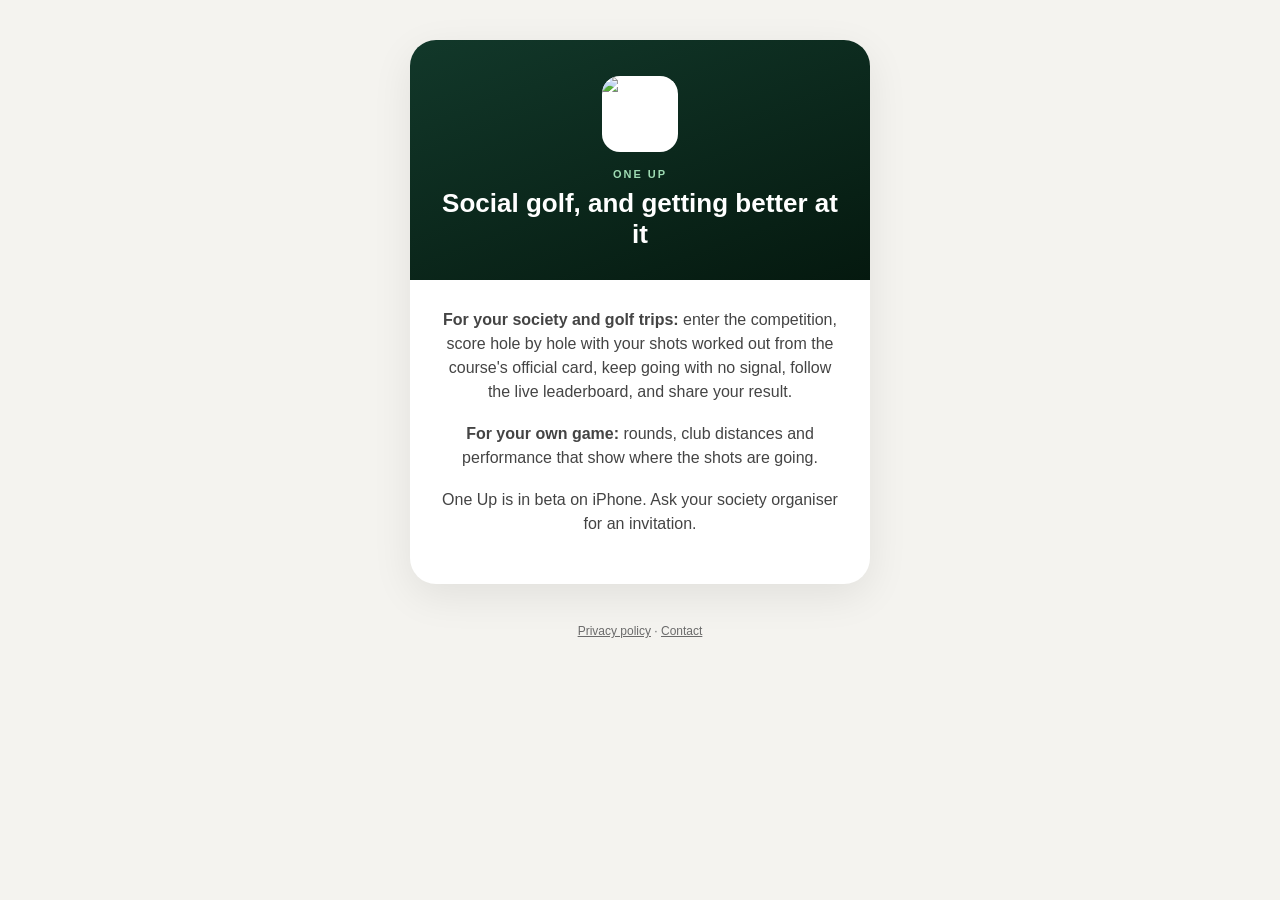
==== index.html @ 49680c71 "Add files via upload" ====
<!doctype html>
<html lang="en">
<head>
<meta charset="utf-8"><meta name="viewport" content="width=device-width, initial-scale=1">
<title>One Up: social golf and golf improvement</title>
<meta name="description" content="One Up: live scoring for golf societies and trips, your Player Card, and tools to get better at golf.">
<meta property="og:title" content="One Up: social golf and golf improvement">
<meta property="og:description" content="Live scoring for golf societies and trips, your Player Card, and tools to get better.">
<meta property="og:image" content="https://gjreyupevmijlrhcgfhg.supabase.co/storage/v1/object/public/brand/one-up-icon-192.png">
<link rel="icon" href="https://gjreyupevmijlrhcgfhg.supabase.co/storage/v1/object/public/brand/one-up-icon-192.png">
<link rel="apple-touch-icon" href="https://gjreyupevmijlrhcgfhg.supabase.co/storage/v1/object/public/brand/one-up-icon-192.png">
<link rel="stylesheet" href="/style.css">
<script src="/config.js"></script>
</head>
<body>
<div class="card">
  <div class="hero">
    <img src="https://gjreyupevmijlrhcgfhg.supabase.co/storage/v1/object/public/brand/one-up-icon-192.png" alt="One Up">
    <div class="eyebrow">ONE UP</div>
    <h1>Social golf, and getting better at it</h1>
  </div>
  <div class="body">
    <p><strong>For your society and golf trips:</strong> enter the competition, score hole by hole with your shots worked out from the course's official card, keep going with no signal, follow the live leaderboard, and share your result.</p>
    <p><strong>For your own game:</strong> rounds, club distances and performance that show where the shots are going.</p>
    <a id="get" class="btn primary" href="#" style="display:none">Get One Up</a>
    <p class="note" id="beta">One Up is in beta on iPhone. Ask your society organiser for an invitation.</p>
  </div>
</div>
<div class="foot"><a href="/privacy/">Privacy policy</a> &middot; <a href="mailto:matt@oneupapparel.com">Contact</a></div>
<script>
  if (window.ONE_UP_DOWNLOAD) { var g = document.getElementById('get'); g.href = window.ONE_UP_DOWNLOAD; g.style.display = 'block'; document.getElementById('beta').style.display = 'none'; }
</script>
</body>
</html>
---- style.css ----
:root { --forest: #0e3826; --forest-deep: #05190f; --mint: #9edbb3; --ink: #111; --muted: #6b6b6b; --paper: #f4f3ef; }
* { box-sizing: border-box; }
body { margin: 0; background: var(--paper); color: var(--ink); font-family: -apple-system, BlinkMacSystemFont, "Segoe UI", Helvetica, Arial, sans-serif; -webkit-font-smoothing: antialiased; }
.card { max-width: 460px; margin: 40px auto; background: #fff; border-radius: 26px; overflow: hidden; box-shadow: 0 12px 40px rgba(0,0,0,.08); }
.hero { background: linear-gradient(160deg, #12382a, var(--forest-deep)); color: #fff; text-align: center; padding: 36px 24px 30px; }
.hero img { width: 76px; height: 76px; border-radius: 18px; background: #fff; display: block; margin: 0 auto; }
.eyebrow { margin-top: 16px; font-size: 11px; font-weight: 800; letter-spacing: 2px; color: var(--mint); }
h1 { margin: 8px 0 0; font-size: 26px; line-height: 1.2; }
.body { padding: 28px 26px 30px; text-align: center; }
.body p { color: #444; font-size: 16px; line-height: 1.5; margin: 0 0 18px; }
.btn { display: block; width: 100%; padding: 16px; border-radius: 14px; font-size: 17px; font-weight: 700; text-decoration: none; margin-top: 12px; }
.btn.primary { background: var(--forest); color: #fff; }
.btn.secondary { background: #f0efea; color: var(--ink); }
.note { font-size: 13px; color: var(--muted); margin-top: 18px; line-height: 1.5; }
.foot { text-align: center; font-size: 12px; color: var(--muted); padding: 0 16px 40px; }
.foot a { color: var(--muted); }
.policy { max-width: 720px; margin: 0 auto; padding: 32px 22px 60px; line-height: 1.6; }
.policy h1 { color: var(--forest); }
.policy h2 { margin-top: 28px; font-size: 19px; }
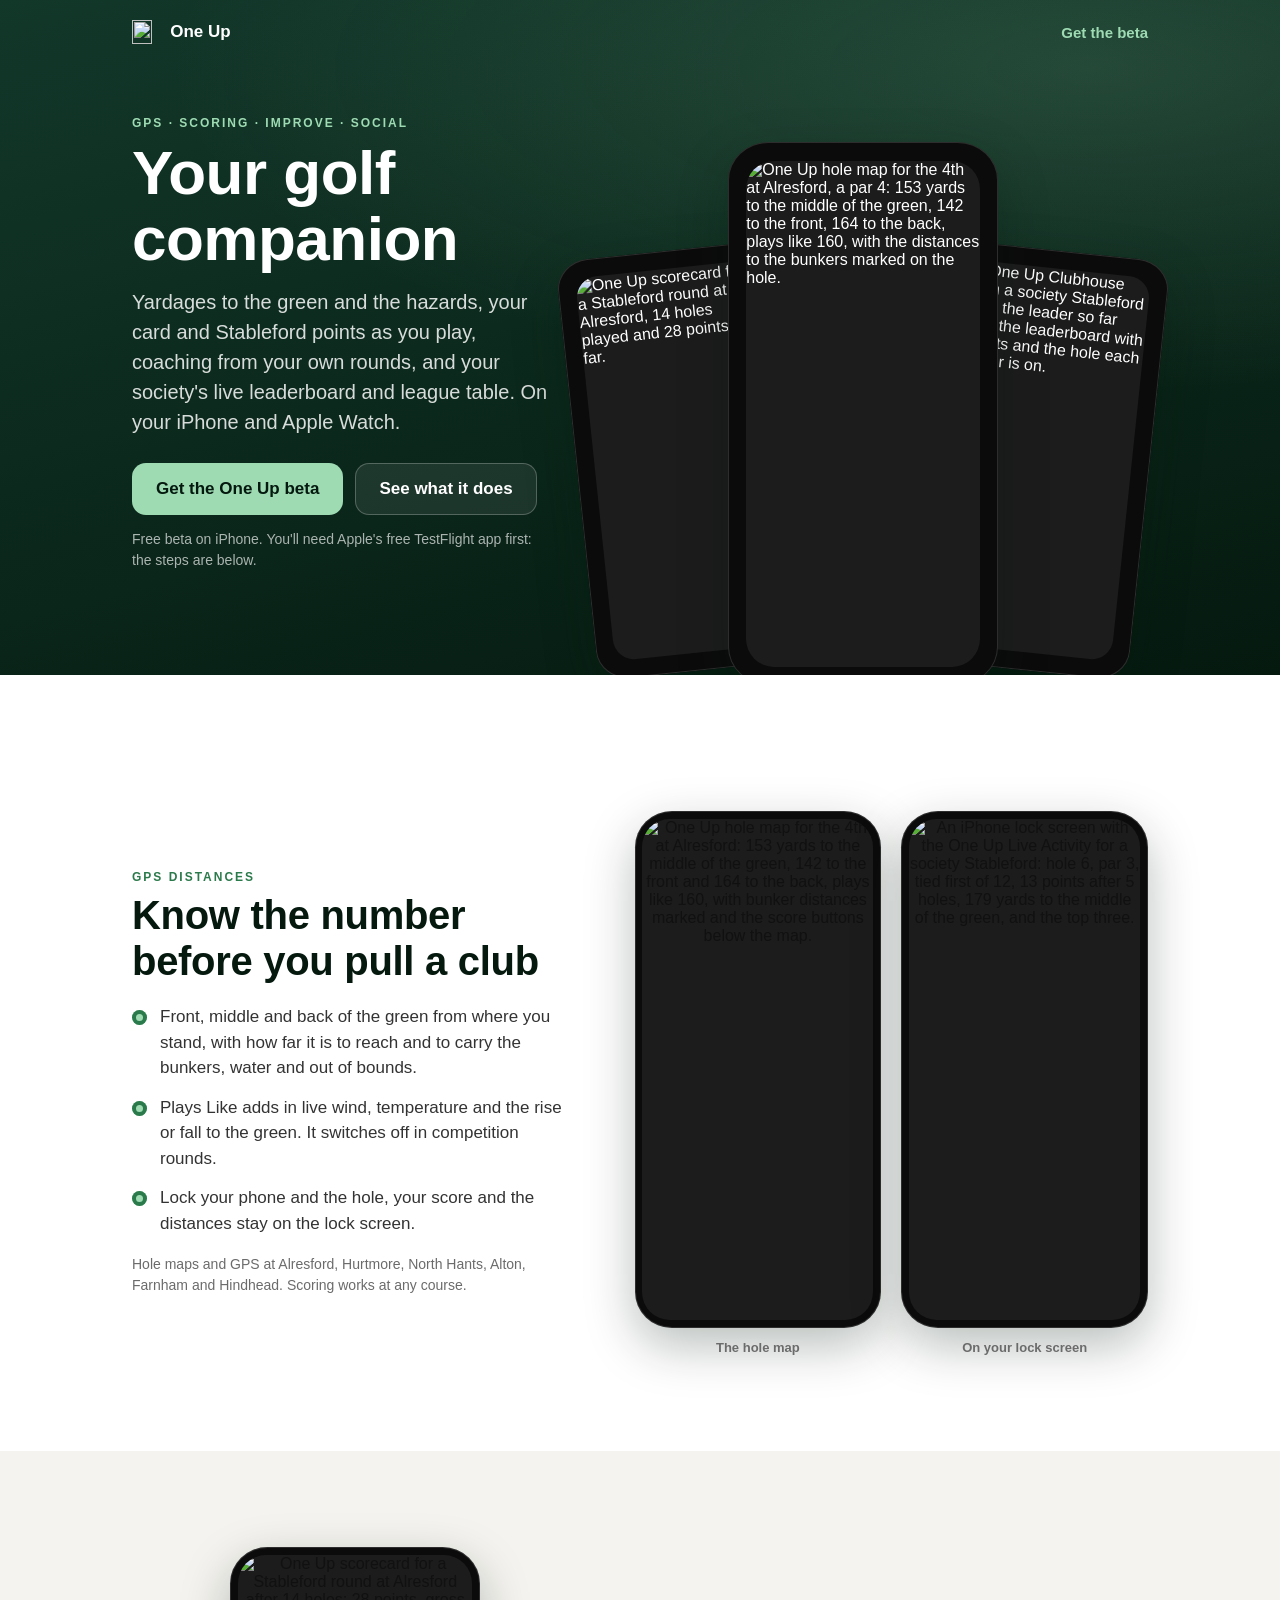
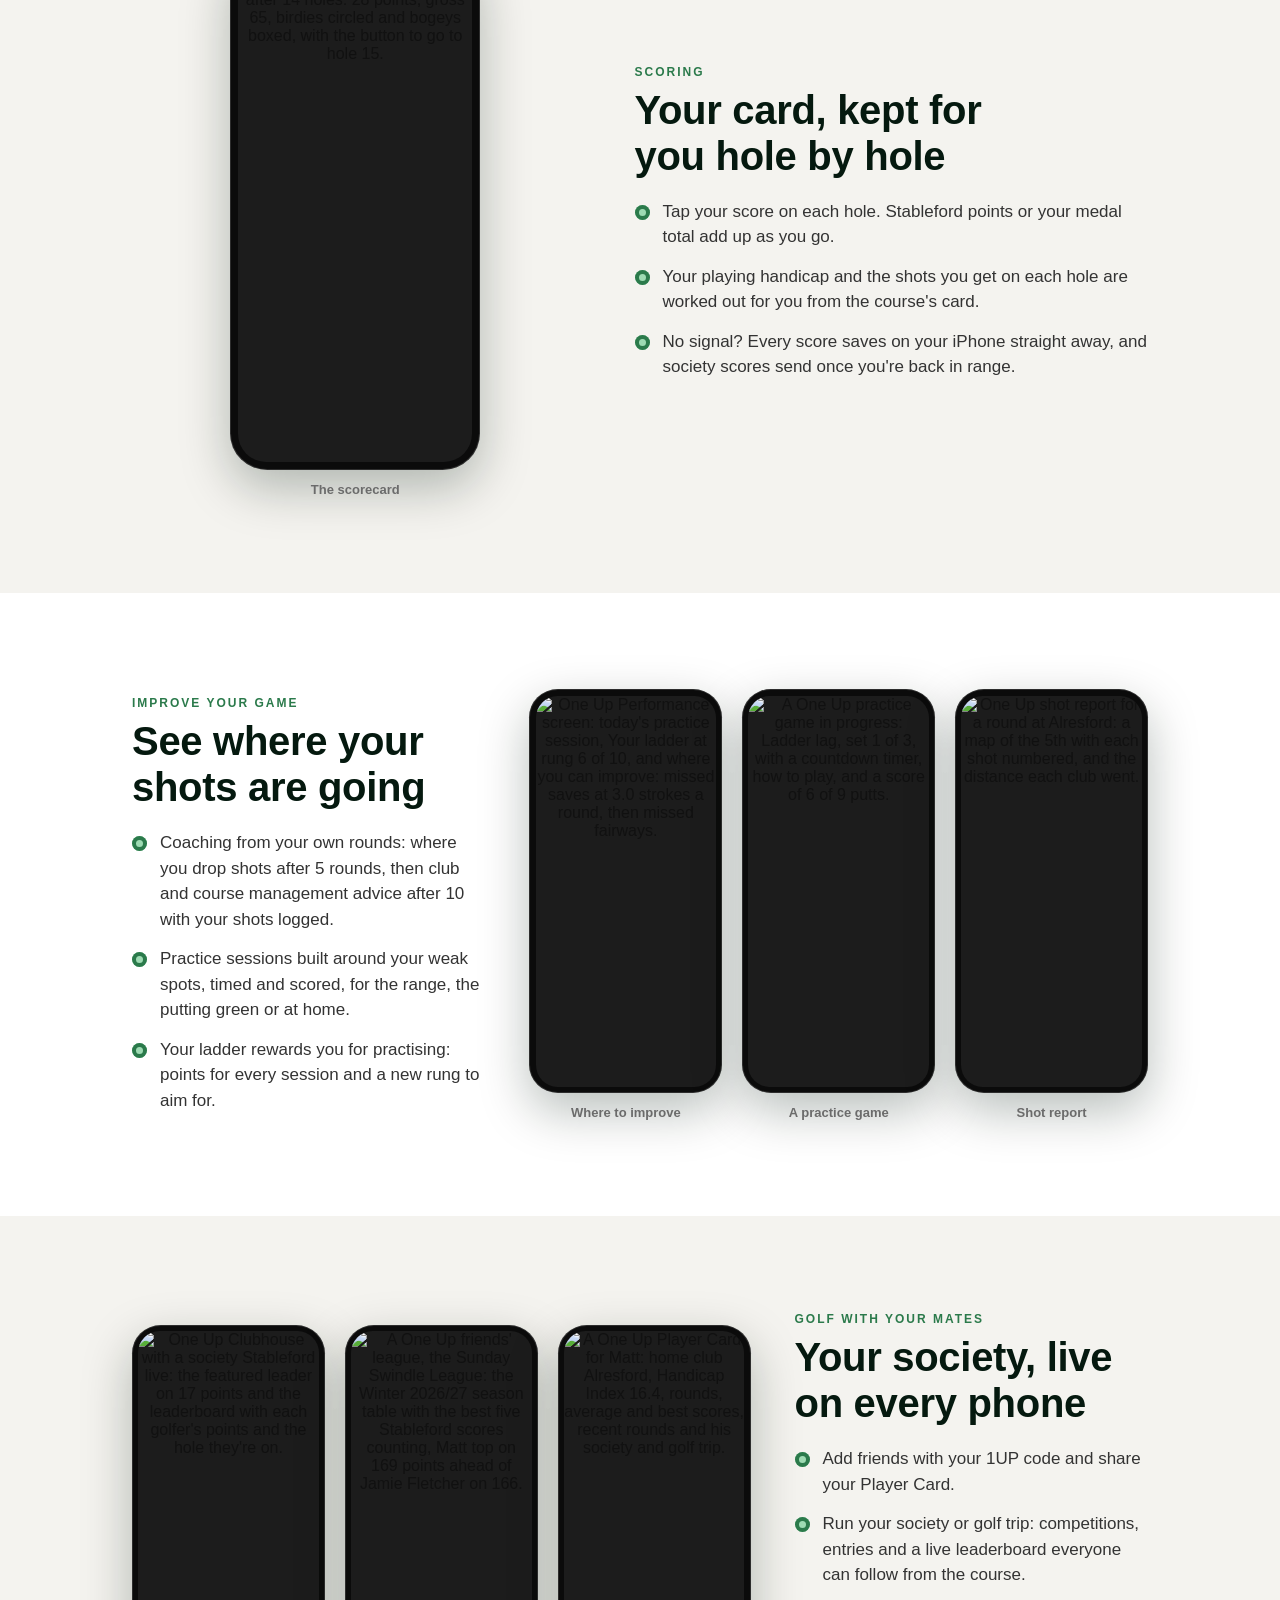
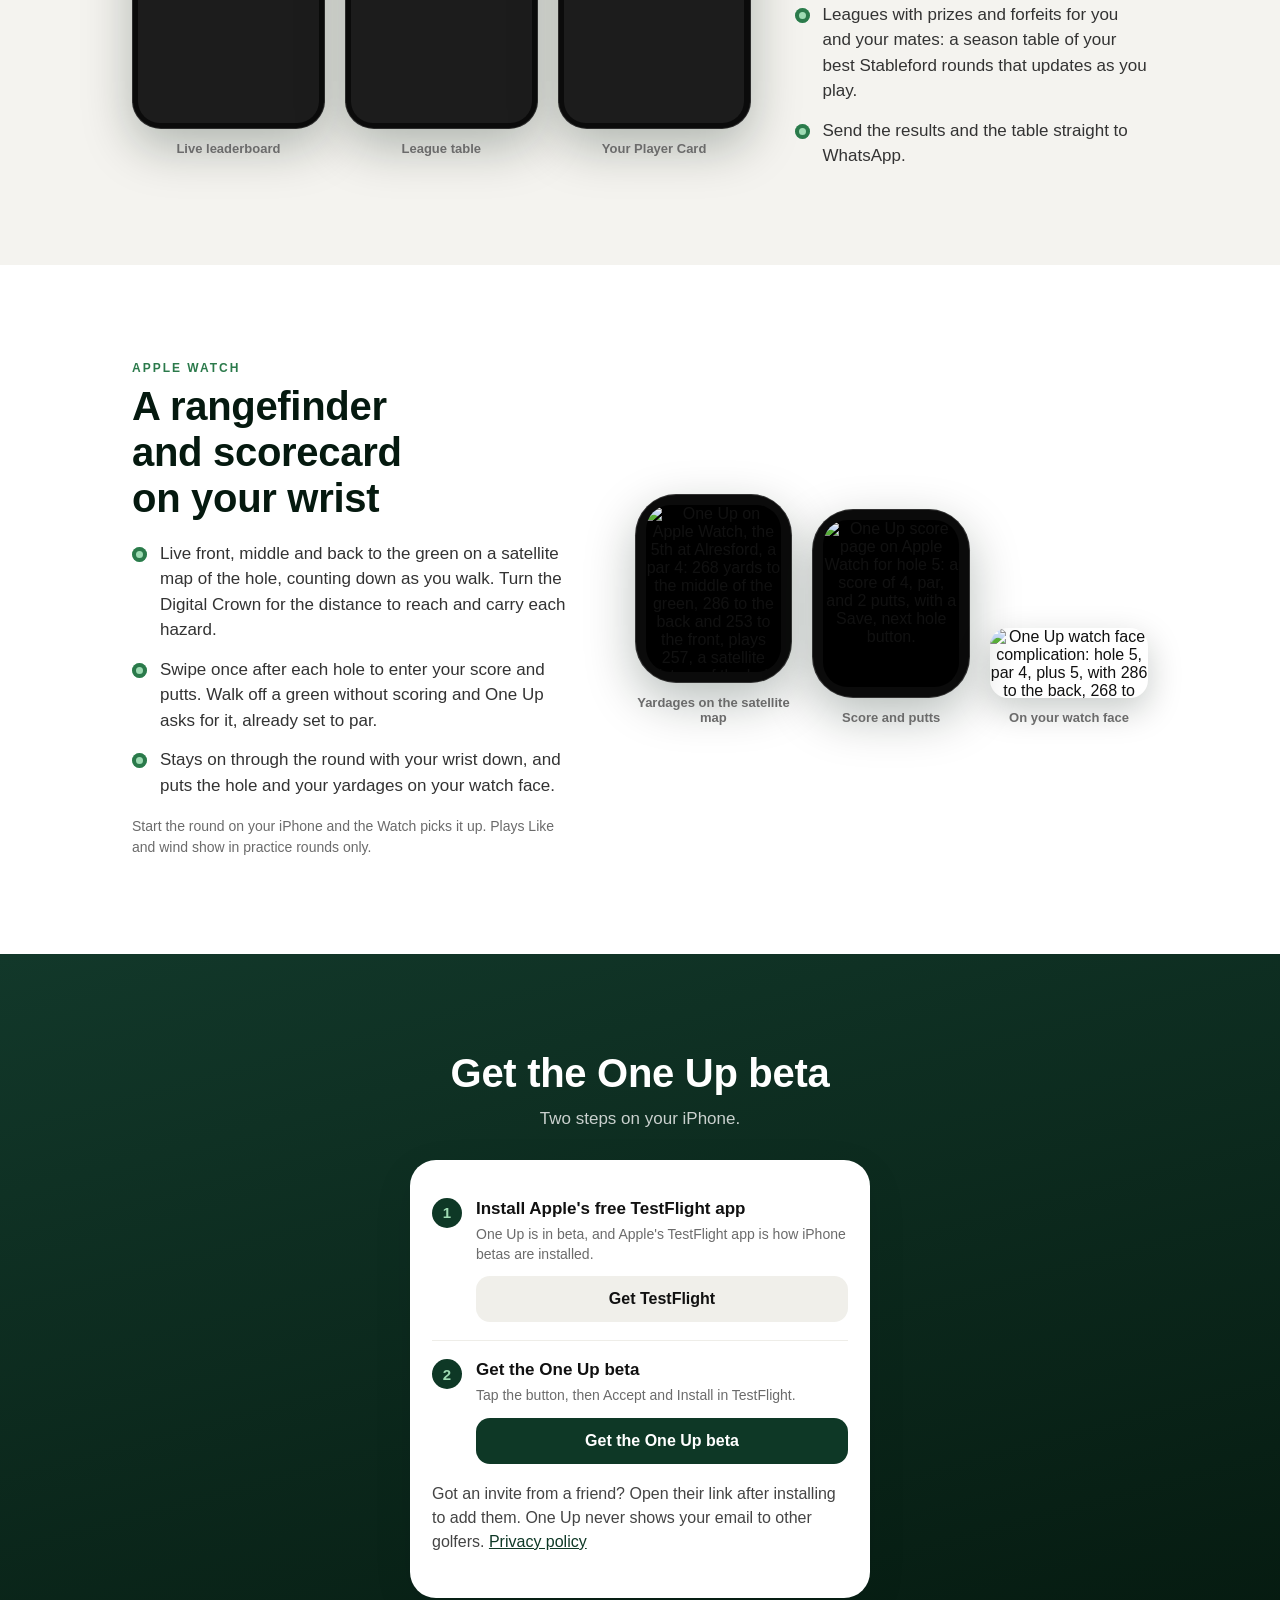
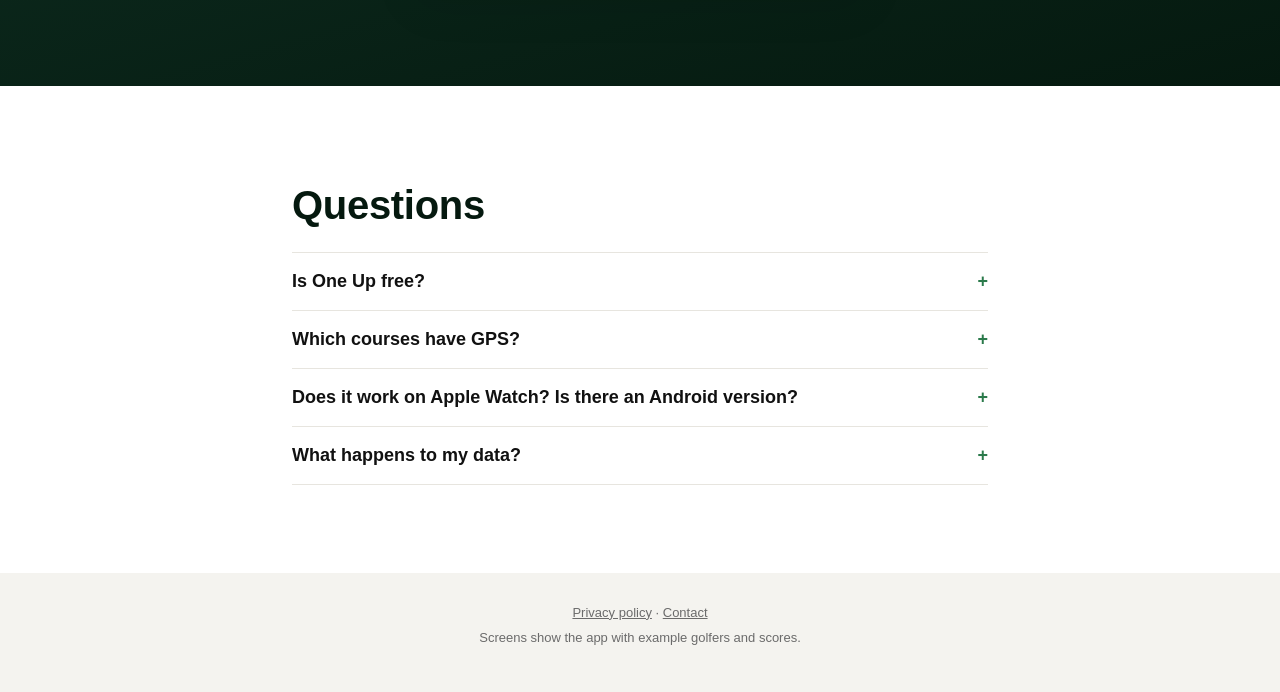
==== commit c16ca32e: "Golf companion home page with app and Apple Watch screens" ====
--- a/index.html
+++ b/index.html
@@ -1,34 +1,225 @@
 <!doctype html>
-<html lang="en">
+<html lang="en-GB">
 <head>
 <meta charset="utf-8"><meta name="viewport" content="width=device-width, initial-scale=1">
-<title>One Up: social golf and golf improvement</title>
-<meta name="description" content="One Up: live scoring for golf societies and trips, your Player Card, and tools to get better at golf.">
-<meta property="og:title" content="One Up: social golf and golf improvement">
-<meta property="og:description" content="Live scoring for golf societies and trips, your Player Card, and tools to get better.">
-<meta property="og:image" content="https://gjreyupevmijlrhcgfhg.supabase.co/storage/v1/object/public/brand/one-up-icon-192.png">
+<title>One Up: your golf companion</title>
+<meta name="description" content="GPS distances, scoring, getting better and golf with your mates. One Up is the golf companion app for iPhone. Free beta.">
+<meta property="og:type" content="website">
+<meta property="og:site_name" content="One Up">
+<meta property="og:title" content="One Up: your golf companion">
+<meta property="og:description" content="GPS distances, scoring, getting better and golf with your mates. One Up is the golf companion app for iPhone. Free beta.">
+<meta property="og:url" content="https://oneupapparel.com/">
+<meta property="og:image" content="https://oneupapparel.com/invite/preview.png">
+<meta property="og:image:type" content="image/png">
+<meta property="og:image:width" content="1200">
+<meta property="og:image:height" content="630">
+<meta property="og:image:alt" content="The One Up logo: You're invited to join One Up, the golf companion app.">
+<meta name="twitter:card" content="summary_large_image">
+<meta name="twitter:title" content="One Up: your golf companion">
+<meta name="twitter:description" content="GPS distances, scoring, getting better and golf with your mates. One Up is the golf companion app for iPhone. Free beta.">
+<meta name="twitter:image" content="https://oneupapparel.com/invite/preview.png">
 <link rel="icon" href="https://gjreyupevmijlrhcgfhg.supabase.co/storage/v1/object/public/brand/one-up-icon-192.png">
 <link rel="apple-touch-icon" href="https://gjreyupevmijlrhcgfhg.supabase.co/storage/v1/object/public/brand/one-up-icon-192.png">
 <link rel="stylesheet" href="/style.css">
 <script src="/config.js"></script>
 </head>
-<body>
-<div class="card">
-  <div class="hero">
-    <img src="https://gjreyupevmijlrhcgfhg.supabase.co/storage/v1/object/public/brand/one-up-icon-192.png" alt="One Up">
-    <div class="eyebrow">ONE UP</div>
-    <h1>Social golf, and getting better at it</h1>
-  </div>
-  <div class="body">
-    <p><strong>For your society and golf trips:</strong> enter the competition, score hole by hole with your shots worked out from the course's official card, keep going with no signal, follow the live leaderboard, and share your result.</p>
-    <p><strong>For your own game:</strong> rounds, club distances and performance that show where the shots are going.</p>
-    <a id="get" class="btn primary" href="#" style="display:none">Get One Up</a>
-    <p class="note" id="beta">One Up is in beta on iPhone. Ask your society organiser for an invitation.</p>
-  </div>
-</div>
-<div class="foot"><a href="/privacy/">Privacy policy</a> &middot; <a href="mailto:matt@oneupapparel.com">Contact</a></div>
+<body class="product">
+<!-- The One Up home page. The screenshots in /img/ are drawn from the app's own screens with demo data
+     (SiteScreenshots in the app's tests). No tracking. -->
+<header class="top">
+  <div class="wrap">
+    <a class="brand" href="/"><img src="/img/mark-white.png" width="113" height="96" alt="">One Up</a>
+    <a class="top-link" href="#get-it">Get the beta</a>
+  </div>
+</header>
+
+<main>
+<section class="intro">
+  <div class="wrap">
+    <div class="intro-copy">
+      <div class="eyebrow">GPS · SCORING · IMPROVE · SOCIAL</div>
+      <h1>Your golf companion</h1>
+      <p class="lead">Yardages to the green and the hazards, your card and Stableford points as you play, coaching from your own rounds, and your society's live leaderboard and league table. On your iPhone and Apple Watch.</p>
+      <div class="cta">
+        <a class="btn mint" data-get href="#get-it">Get the One Up beta</a>
+        <a class="btn ghost" href="#gps">See what it does</a>
+      </div>
+      <p class="cta-note">Free beta on iPhone. You'll need Apple's free TestFlight app first: the steps are below.</p>
+    </div>
+    <div class="intro-shots">
+      <div class="phone side left"><img src="/img/scoring.jpg" width="600" height="1301" loading="lazy" alt="One Up scorecard for a Stableford round at Alresford, 14 holes played and 28 points so far."></div>
+      <div class="phone"><img src="/img/gps.jpg" width="600" height="1301" alt="One Up hole map for the 4th at Alresford, a par 4: 153 yards to the middle of the green, 142 to the front, 164 to the back, plays like 160, with the distances to the bunkers marked on the hole."></div>
+      <div class="phone side right"><img src="/img/leaderboard.jpg" width="600" height="1301" loading="lazy" alt="One Up Clubhouse with a society Stableford live: the leader so far and the leaderboard with points and the hole each golfer is on."></div>
+    </div>
+  </div>
+</section>
+
+<section class="feature" id="gps">
+  <div class="wrap">
+    <div class="copy">
+      <div class="kicker">GPS DISTANCES</div>
+      <h2>Know the number before you pull a club</h2>
+      <ul class="points">
+        <li>Front, middle and back of the green from where you stand, with how far it is to reach and to carry the bunkers, water and out of bounds.</li>
+        <li>Plays Like adds in live wind, temperature and the rise or fall to the green. It switches off in competition rounds.</li>
+        <li>Lock your phone and the hole, your score and the distances stay on the lock screen.</li>
+      </ul>
+      <p class="small-note">Hole maps and GPS at Alresford, Hurtmore, North Hants, Alton, Farnham and Hindhead. Scoring works at any course.</p>
+    </div>
+    <div class="shots">
+      <figure class="shot"><div class="phone"><img src="/img/gps.jpg" width="600" height="1301" loading="lazy" alt="One Up hole map for the 4th at Alresford: 153 yards to the middle of the green, 142 to the front and 164 to the back, plays like 160, with bunker distances marked and the score buttons below the map."></div><figcaption>The hole map</figcaption></figure>
+      <figure class="shot"><div class="phone"><img src="/img/lockscreen.jpg" width="600" height="1301" loading="lazy" alt="An iPhone lock screen with the One Up Live Activity for a society Stableford: hole 6, par 3, tied first of 12, 13 points after 5 holes, 179 yards to the middle of the green, and the top three."></div><figcaption>On your lock screen</figcaption></figure>
+    </div>
+  </div>
+</section>
+
+<section class="feature tint flip" id="scoring">
+  <div class="wrap">
+    <div class="copy">
+      <div class="kicker">SCORING</div>
+      <h2>Your card, kept for you hole by hole</h2>
+      <ul class="points">
+        <li>Tap your score on each hole. Stableford points or your medal total add up as you go.</li>
+        <li>Your playing handicap and the shots you get on each hole are worked out for you from the course's card.</li>
+        <li>No signal? Every score saves on your iPhone straight away, and society scores send once you're back in range.</li>
+      </ul>
+    </div>
+    <div class="shots single">
+      <figure class="shot"><div class="phone"><img src="/img/scoring.jpg" width="600" height="1301" loading="lazy" alt="One Up scorecard for a Stableford round at Alresford after 14 holes: 28 points, gross 65, birdies circled and bogeys boxed, with the button to go to hole 15."></div><figcaption>The scorecard</figcaption></figure>
+    </div>
+  </div>
+</section>
+
+<section class="feature wide" id="improve">
+  <div class="wrap">
+    <div class="copy">
+      <div class="kicker">IMPROVE YOUR GAME</div>
+      <h2>See where your shots are going</h2>
+      <ul class="points">
+        <li>Coaching from your own rounds: where you drop shots after 5 rounds, then club and course management advice after 10 with your shots logged.</li>
+        <li>Practice sessions built around your weak spots, timed and scored, for the range, the putting green or at home.</li>
+        <li>Your ladder rewards you for practising: points for every session and a new rung to aim for.</li>
+      </ul>
+    </div>
+    <div class="shots">
+      <figure class="shot"><div class="phone"><img src="/img/performance.jpg" width="600" height="1301" loading="lazy" alt="One Up Performance screen: today's practice session, Your ladder at rung 6 of 10, and where you can improve: missed saves at 3.0 strokes a round, then missed fairways."></div><figcaption>Where to improve</figcaption></figure>
+      <figure class="shot"><div class="phone"><img src="/img/practice.jpg" width="600" height="1301" loading="lazy" alt="A One Up practice game in progress: Ladder lag, set 1 of 3, with a countdown timer, how to play, and a score of 6 of 9 putts."></div><figcaption>A practice game</figcaption></figure>
+      <figure class="shot"><div class="phone"><img src="/img/shotreport.jpg" width="600" height="1301" loading="lazy" alt="One Up shot report for a round at Alresford: a map of the 5th with each shot numbered, and the distance each club went."></div><figcaption>Shot report</figcaption></figure>
+    </div>
+  </div>
+</section>
+
+<section class="feature tint flip wide" id="social">
+  <div class="wrap">
+    <div class="copy">
+      <div class="kicker">GOLF WITH YOUR MATES</div>
+      <h2>Your society, live on every phone</h2>
+      <ul class="points">
+        <li>Add friends with your 1UP code and share your Player Card.</li>
+        <li>Run your society or golf trip: competitions, entries and a live leaderboard everyone can follow from the course.</li>
+        <li>Leagues with prizes and forfeits for you and your mates: a season table of your best Stableford rounds that updates as you play.</li>
+        <li>Send the results and the table straight to WhatsApp.</li>
+      </ul>
+    </div>
+    <div class="shots">
+      <figure class="shot"><div class="phone"><img src="/img/leaderboard.jpg" width="600" height="1301" loading="lazy" alt="One Up Clubhouse with a society Stableford live: the featured leader on 17 points and the leaderboard with each golfer's points and the hole they're on."></div><figcaption>Live leaderboard</figcaption></figure>
+      <figure class="shot"><div class="phone"><img src="/img/league.jpg" width="600" height="1301" loading="lazy" alt="A One Up friends' league, the Sunday Swindle League: the Winter 2026/27 season table with the best five Stableford scores counting, Matt top on 169 points ahead of Jamie Fletcher on 166."></div><figcaption>League table</figcaption></figure>
+      <figure class="shot"><div class="phone"><img src="/img/playercard.jpg" width="600" height="1301" loading="lazy" alt="A One Up Player Card for Matt: home club Alresford, Handicap Index 16.4, rounds, average and best scores, recent rounds and his society and golf trip."></div><figcaption>Your Player Card</figcaption></figure>
+    </div>
+  </div>
+</section>
+
+<section class="feature" id="watch">
+  <div class="wrap">
+    <div class="copy">
+      <div class="kicker">APPLE WATCH</div>
+      <h2>A rangefinder and scorecard on your wrist</h2>
+      <ul class="points">
+        <li>Live front, middle and back to the green on a satellite map of the hole, counting down as you walk. Turn the Digital Crown for the distance to reach and carry each hazard.</li>
+        <li>Swipe once after each hole to enter your score and putts. Walk off a green without scoring and One Up asks for it, already set to par.</li>
+        <li>Stays on through the round with your wrist down, and puts the hole and your yardages on your watch face.</li>
+      </ul>
+      <p class="small-note">Start the round on your iPhone and the Watch picks it up. Plays Like and wind show in practice rounds only.</p>
+    </div>
+    <div class="shots watch-shots">
+      <figure class="shot"><div class="watch"><img src="/img/watch-hole.jpg" width="410" height="502" loading="lazy" alt="One Up on Apple Watch, the 5th at Alresford, a par 4: 268 yards to the middle of the green, 286 to the back and 253 to the front, plays 257, a satellite picture of the hole with the line to the green, and wind of 12 miles an hour gusting 18."></div><figcaption>Yardages on the satellite map</figcaption></figure>
+      <figure class="shot"><div class="watch"><img src="/img/watch-score.jpg" width="410" height="502" loading="lazy" alt="One Up score page on Apple Watch for hole 5: a score of 4, par, and 2 putts, with a Save, next hole button."></div><figcaption>Score and putts</figcaption></figure>
+      <figure class="shot complication"><img src="/img/watch-complication.png" width="372" height="164" loading="lazy" alt="One Up watch face complication: hole 5, par 4, plus 5, with 286 to the back, 268 to the middle and 253 to the front."><figcaption>On your watch face</figcaption></figure>
+    </div>
+  </div>
+</section>
+
+<section class="join" id="get-it">
+  <div class="wrap">
+    <h2>Get the One Up beta</h2>
+    <p class="sub-lead">Two steps on your iPhone.</p>
+    <div class="card">
+      <div class="body">
+        <ol class="steps">
+          <li>
+            <span class="num">1</span>
+            <div>
+              <strong>Install Apple's free TestFlight app</strong>
+              <span class="sub">One Up is in beta, and Apple's TestFlight app is how iPhone betas are installed.</span>
+              <a class="btn secondary" href="https://apps.apple.com/app/testflight/id899247664">Get TestFlight</a>
+            </div>
+          </li>
+          <li>
+            <span class="num">2</span>
+            <div>
+              <strong>Get the One Up beta</strong>
+              <span class="sub" id="beta-note">Tap the button, then Accept and Install in TestFlight.</span>
+              <a id="get" class="btn primary" href="/" style="display:none">Get the One Up beta</a>
+            </div>
+          </li>
+        </ol>
+        <p class="note">Got an invite from a friend? Open their link after installing to add them. One Up never shows your email to other golfers. <a href="/privacy/">Privacy policy</a></p>
+      </div>
+    </div>
+  </div>
+</section>
+
+<section class="faq" id="faq">
+  <div class="wrap">
+    <h2>Questions</h2>
+    <div class="list">
+      <details>
+        <summary>Is One Up free?</summary>
+        <p>Yes. One Up is in a free beta on iPhone, installed through Apple's free TestFlight app.</p>
+      </details>
+      <details>
+        <summary>Which courses have GPS?</summary>
+        <p>Hole maps and GPS distances are ready at Alresford, Hurtmore, North Hants, Alton, Farnham and Hindhead. Scoring, handicaps and society competitions work at any course.</p>
+      </details>
+      <details>
+        <summary>Does it work on Apple Watch? Is there an Android version?</summary>
+        <p>Yes to Apple Watch: the Watch app comes with the iPhone app and installs by itself. One Up needs an iPhone, and there's no Android version yet.</p>
+      </details>
+      <details>
+        <summary>What happens to my data?</summary>
+        <p>Your rounds, shots and your location stay on your iPhone. An account is optional: you need one for friends, societies and live scoring, and other golfers never see your email. There are no adverts and no tracking. The <a href="/privacy/">privacy policy</a> has the full detail.</p>
+      </details>
+    </div>
+  </div>
+</section>
+</main>
+
+<footer class="site-foot">
+  <a href="/privacy/">Privacy policy</a> &middot; <a href="mailto:matt@oneupapparel.com">Contact</a>
+  <p>Screens show the app with example golfers and scores.</p>
+</footer>
 <script>
-  if (window.ONE_UP_DOWNLOAD) { var g = document.getElementById('get'); g.href = window.ONE_UP_DOWNLOAD; g.style.display = 'block'; document.getElementById('beta').style.display = 'none'; }
+  (function () {
+    var download = window.ONE_UP_DOWNLOAD;
+    if (download) {
+      var get = document.getElementById('get');
+      get.href = download; get.style.display = 'block';
+      var heroes = document.querySelectorAll('[data-get]');
+      for (var i = 0; i < heroes.length; i++) heroes[i].href = download;
+    } else {
+      document.getElementById('beta-note').textContent = 'One Up is in beta on iPhone. Ask your society organiser for an invitation.';
+    }
+  })();
 </script>
 </body>
 </html>
--- a/style.css
+++ b/style.css
@@ -1,4 +1,4 @@
-:root { --forest: #0e3826; --forest-deep: #05190f; --mint: #9edbb3; --ink: #111; --muted: #6b6b6b; --paper: #f4f3ef; }
+:root { --forest: #0e3826; --forest-deep: #05190f; --mint: #9edbb3; --ink: #111; --muted: #6b6b6b; --paper: #f4f3ef; --leaf: #2b7a4b; }
 * { box-sizing: border-box; }
 body { margin: 0; background: var(--paper); color: var(--ink); font-family: -apple-system, BlinkMacSystemFont, "Segoe UI", Helvetica, Arial, sans-serif; -webkit-font-smoothing: antialiased; }
 .card { max-width: 460px; margin: 40px auto; background: #fff; border-radius: 26px; overflow: hidden; box-shadow: 0 12px 40px rgba(0,0,0,.08); }
@@ -17,3 +17,115 @@
 .policy { max-width: 720px; margin: 0 auto; padding: 32px 22px 60px; line-height: 1.6; }
 .policy h1 { color: var(--forest); }
 .policy h2 { margin-top: 28px; font-size: 19px; }
+.steps { list-style: none; margin: 8px 0 0; padding: 0; text-align: left; }
+.steps li { display: flex; gap: 14px; padding: 18px 0; border-top: 1px solid #eeede8; }
+.steps li:first-child { border-top: 0; padding-top: 6px; }
+.steps .num { flex: 0 0 30px; height: 30px; border-radius: 50%; background: var(--forest); color: var(--mint); font-weight: 800; font-size: 15px; display: flex; align-items: center; justify-content: center; }
+.steps li > div { flex: 1; min-width: 0; }
+.steps strong { display: block; font-size: 17px; line-height: 1.3; }
+.steps .sub { display: block; color: var(--muted); font-size: 14px; line-height: 1.45; margin-top: 4px; }
+.steps .btn { margin-top: 12px; padding: 14px; font-size: 16px; text-align: center; }
+.code-box { margin-top: 14px; }
+.code-box code { display: block; margin-top: 8px; padding: 12px; border-radius: 12px; background: #f0efea; font: 600 15px/1.3 ui-monospace, SFMono-Regular, Menlo, monospace; word-break: break-all; user-select: all; -webkit-user-select: all; text-align: center; }
+.hero h1 { text-wrap: balance; }
+.note a { color: var(--forest); }
+
+/* Product pages (home and invite). Mobile first; two columns from 900px. */
+.product { background: #fff; }
+.wrap { max-width: 1080px; margin: 0 auto; padding: 0 20px; }
+.top { position: absolute; top: 0; left: 0; right: 0; z-index: 2; }
+.top .wrap { display: flex; align-items: center; justify-content: space-between; height: 64px; }
+.brand { display: flex; align-items: center; gap: 10px; color: #fff; text-decoration: none; font-weight: 800; font-size: 17px; }
+.brand img { height: 24px; width: auto; display: block; }
+.top-link { color: var(--mint); font-weight: 700; font-size: 15px; text-decoration: none; }
+
+.intro { position: relative; overflow: hidden; color: #fff; padding: 92px 0 0;
+  background: radial-gradient(120% 80% at 85% 10%, rgba(158,219,179,.16), transparent 60%), linear-gradient(165deg, #12382a, var(--forest-deep)); }
+.intro .wrap { display: grid; gap: 40px; }
+.intro .eyebrow { margin-top: 0; font-size: 12px; }
+.intro h1 { font-size: 42px; line-height: 1.06; letter-spacing: -0.5px; margin: 10px 0 0; text-wrap: balance; }
+.intro .lead { font-size: 18px; line-height: 1.5; color: rgba(255,255,255,.84); margin: 16px 0 0; max-width: 32em; }
+.invited { display: inline-block; margin: 0 0 18px; padding: 7px 14px; border-radius: 999px; background: rgba(158,219,179,.14); color: var(--mint); font-size: 14px; font-weight: 700; }
+.cta { display: flex; flex-wrap: wrap; gap: 12px; margin-top: 26px; }
+.cta .btn { width: auto; margin: 0; padding: 16px 24px; text-align: center; }
+.btn.mint { background: var(--mint); color: var(--forest-deep); }
+.btn.ghost { background: rgba(255,255,255,.08); color: #fff; box-shadow: inset 0 0 0 1px rgba(255,255,255,.24); }
+.cta-note { font-size: 14px; line-height: 1.5; color: rgba(255,255,255,.66); margin: 14px 0 0; }
+.intro-shots { display: flex; justify-content: center; align-items: flex-end; margin-bottom: -56px; }
+.intro-shots .phone { width: 240px; }
+.intro-shots .side { display: none; }
+
+.phone { margin: 0; background: #0b0b0b; padding: 3.2%; border-radius: 15% / 7%; box-shadow: 0 18px 50px rgba(5,25,15,.28), inset 0 0 0 1px rgba(255,255,255,.14); }
+.phone img { display: block; width: 100%; height: auto; border-radius: 12% / 5.6%; background: #1c1c1c; }
+.shot { margin: 0; min-width: 0; text-align: center; }
+.shot figcaption { margin-top: 12px; font-size: 13px; font-weight: 600; color: var(--muted); }
+
+.feature { padding: 60px 0; }
+.feature.tint { background: var(--paper); }
+.intro + .feature { padding-top: 104px; }
+.feature .wrap { display: grid; gap: 34px; }
+.kicker { font-size: 12px; font-weight: 800; letter-spacing: 2px; color: var(--leaf); }
+.feature h2, .join h2, .faq h2 { font-size: 30px; line-height: 1.15; margin: 8px 0 0; color: var(--forest-deep); letter-spacing: -0.3px; text-wrap: balance; }
+.points { list-style: none; padding: 0; margin: 20px 0 0; }
+.points li { position: relative; padding-left: 28px; margin-top: 14px; font-size: 17px; line-height: 1.5; color: #333; }
+.points li::before { content: ""; position: absolute; left: 0; top: 6px; width: 15px; height: 15px; border-radius: 50%; background: var(--mint); box-shadow: inset 0 0 0 4px var(--leaf); }
+.small-note { margin: 18px 0 0; font-size: 14px; line-height: 1.5; color: var(--muted); }
+.shots { display: flex; flex-wrap: wrap; justify-content: center; gap: 24px 14px; }
+.shots .shot { flex: 0 1 calc(50% - 7px); max-width: 250px; }
+.shots.single .shot { flex: 0 1 250px; }
+
+.join { padding: 60px 0; color: #fff; background: linear-gradient(165deg, #12382a, var(--forest-deep)); }
+.join h2 { color: #fff; }
+.join .sub-lead { color: rgba(255,255,255,.78); font-size: 17px; line-height: 1.5; margin: 10px 0 0; }
+.join .card { margin: 28px auto 0; color: var(--ink); }
+.join .body { text-align: left; padding: 24px 22px 26px; }
+
+.faq { padding: 60px 0; }
+.faq .wrap { max-width: 760px; }
+.faq .list { margin-top: 24px; }
+.faq details { border-top: 1px solid #e7e5df; padding: 18px 0; }
+.faq details:last-child { border-bottom: 1px solid #e7e5df; }
+.faq summary { cursor: pointer; font-size: 18px; font-weight: 700; list-style: none; display: flex; justify-content: space-between; gap: 16px; }
+.faq summary::-webkit-details-marker { display: none; }
+.faq summary::after { content: "+"; color: var(--leaf); font-weight: 800; }
+.faq details[open] summary::after { content: "\2212"; }
+.faq details p { margin: 10px 0 0; font-size: 16px; line-height: 1.55; color: #444; }
+.faq a, .points a { color: var(--forest); }
+
+.site-foot { background: var(--paper); padding: 30px 20px 44px; text-align: center; font-size: 13px; line-height: 1.6; color: var(--muted); }
+.site-foot a { color: var(--muted); }
+.site-foot p { margin: 4px 0 0; }
+
+@media (min-width: 900px) {
+  .wrap { padding: 0 32px; }
+  .intro { padding-top: 116px; }
+  .intro .wrap { grid-template-columns: 1.05fr 1fr; align-items: center; gap: 24px; }
+  .intro h1 { font-size: 62px; }
+  .intro .lead { font-size: 20px; }
+  .intro-copy { padding-bottom: 104px; }
+  .intro-shots { margin-bottom: -36px; }
+  .intro-shots .phone { width: 270px; position: relative; z-index: 1; }
+  .intro-shots .side { display: block; width: 214px; z-index: 0; }
+  .intro-shots .side.left { margin-right: -64px; transform: rotate(-6deg) translateY(-14px); }
+  .intro-shots .side.right { margin-left: -64px; transform: rotate(6deg) translateY(-14px); }
+  .feature { padding: 96px 0; }
+  .intro + .feature { padding-top: 136px; }
+  .feature .wrap { grid-template-columns: 1fr 1.15fr; align-items: center; gap: 56px; }
+  .feature.flip .copy { order: 2; }
+  .feature.wide .wrap { grid-template-columns: 0.8fr 1.4fr; gap: 44px; }
+  .feature.wide.flip .wrap { grid-template-columns: 1.4fr 0.8fr; }
+  .feature h2, .join h2, .faq h2 { font-size: 40px; }
+  .shots { flex-wrap: nowrap; gap: 20px; }
+  .shots .shot { flex: 1 1 0; }
+  .join { padding: 88px 0; }
+  .join .wrap { text-align: center; }
+  .faq { padding: 88px 0; }
+}
+
+/* Apple Watch shots */
+.watch-shots { align-items: flex-end; }
+.watch { margin: 0 auto; background: #0b0b0b; padding: 7%; border-radius: 26% / 22%; box-shadow: 0 18px 50px rgba(5,25,15,.28), inset 0 0 0 1px rgba(255,255,255,.16); max-width: 220px; }
+.watch img { display: block; width: 100%; height: auto; border-radius: 18% / 15%; background: #000; }
+.shot.complication img { display: block; width: 100%; max-width: 240px; height: auto; margin: 0 auto; border-radius: 18px; box-shadow: 0 12px 34px rgba(5,25,15,.22); }
+.watch-shots .shot { flex: 0 1 calc(33.3% - 10px); max-width: 230px; }
+@media (max-width: 640px) { .watch-shots { flex-wrap: wrap; justify-content: center; } .watch-shots .shot { flex: 0 1 calc(50% - 8px); } .watch-shots .shot.complication { flex: 1 1 100%; } }
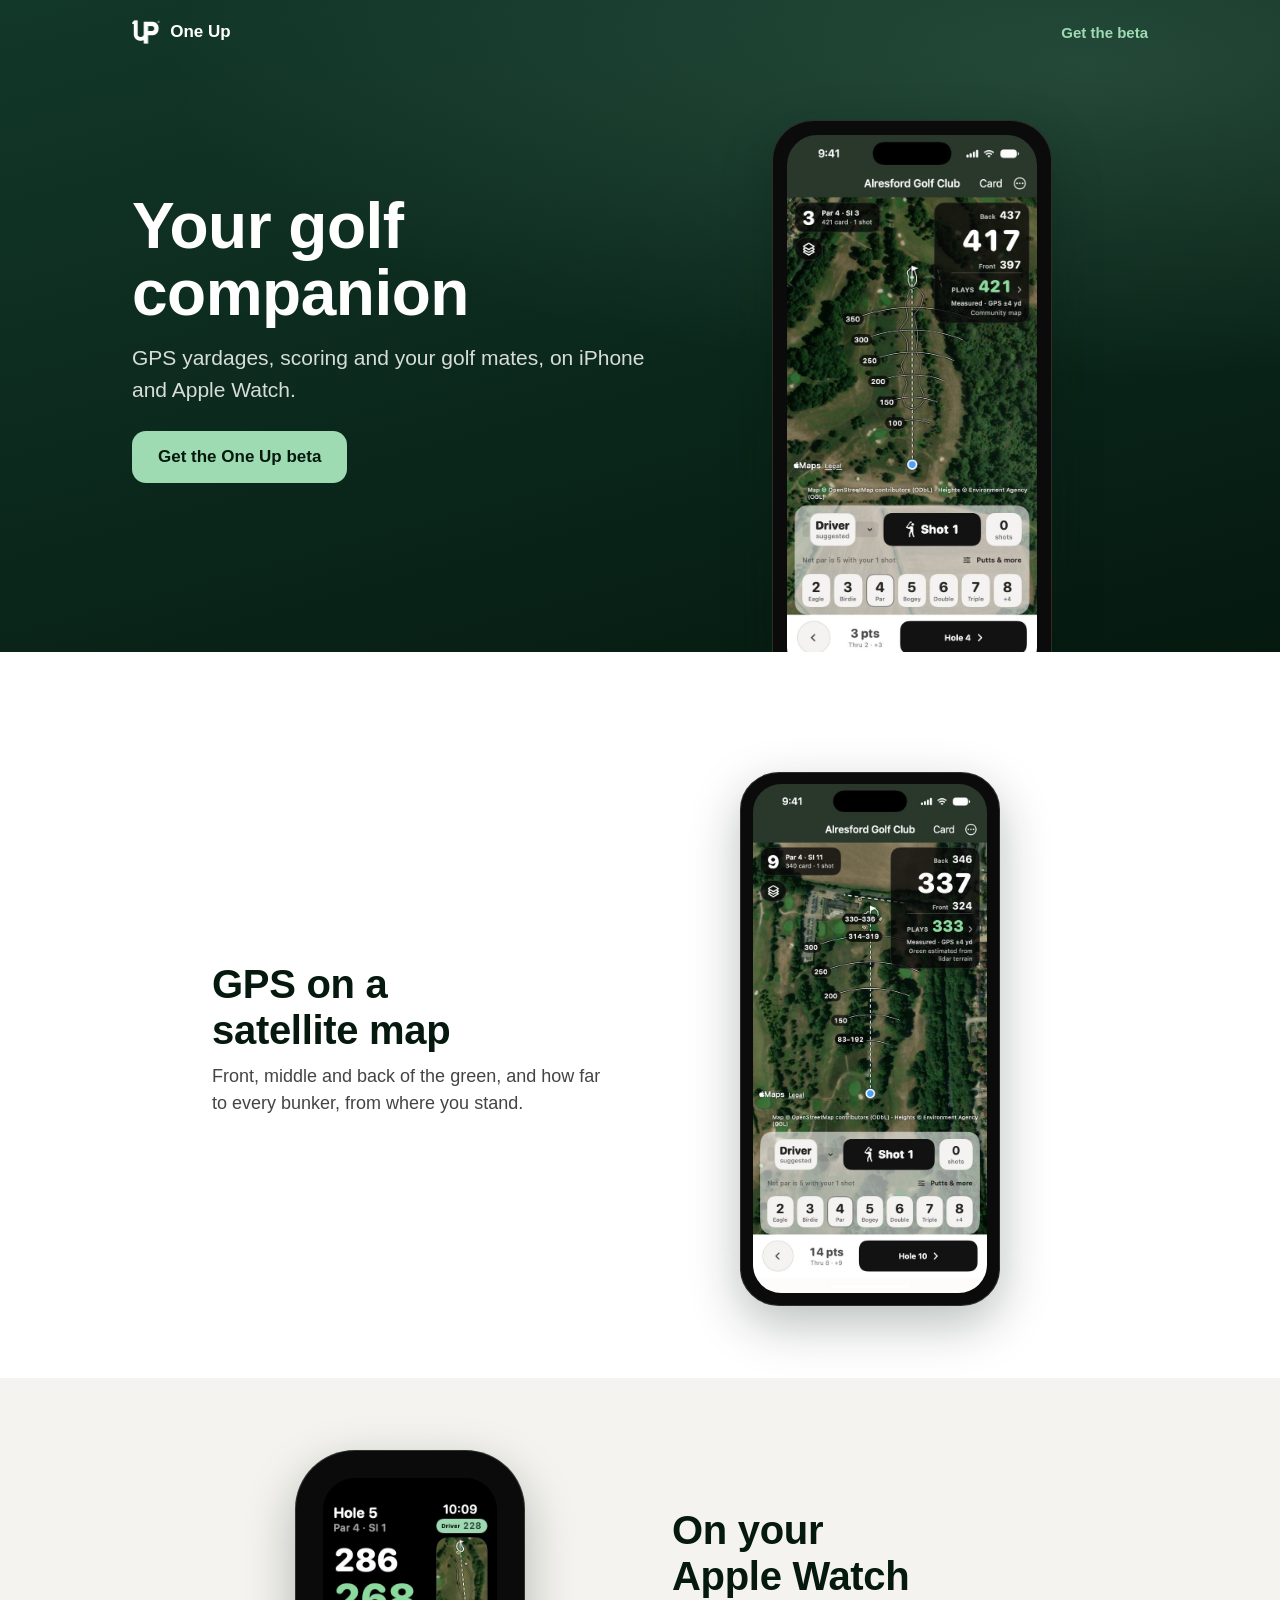
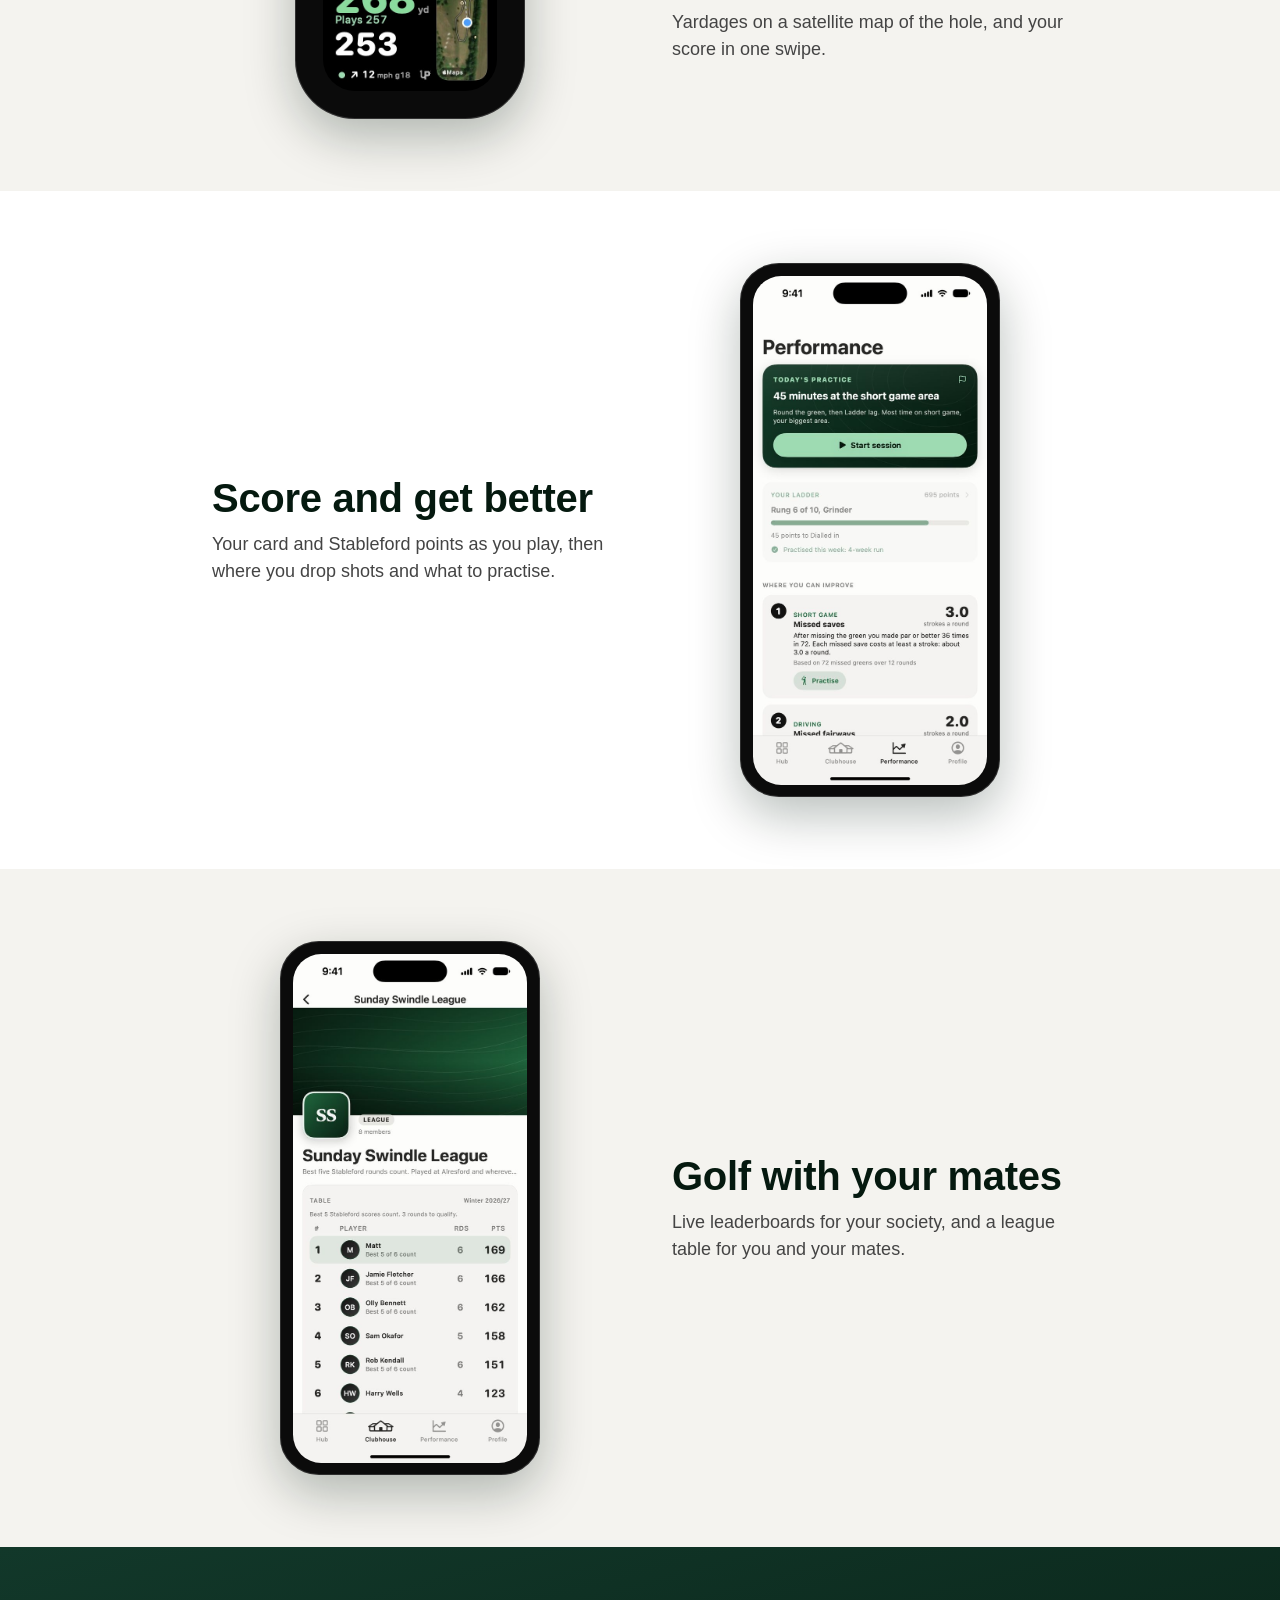
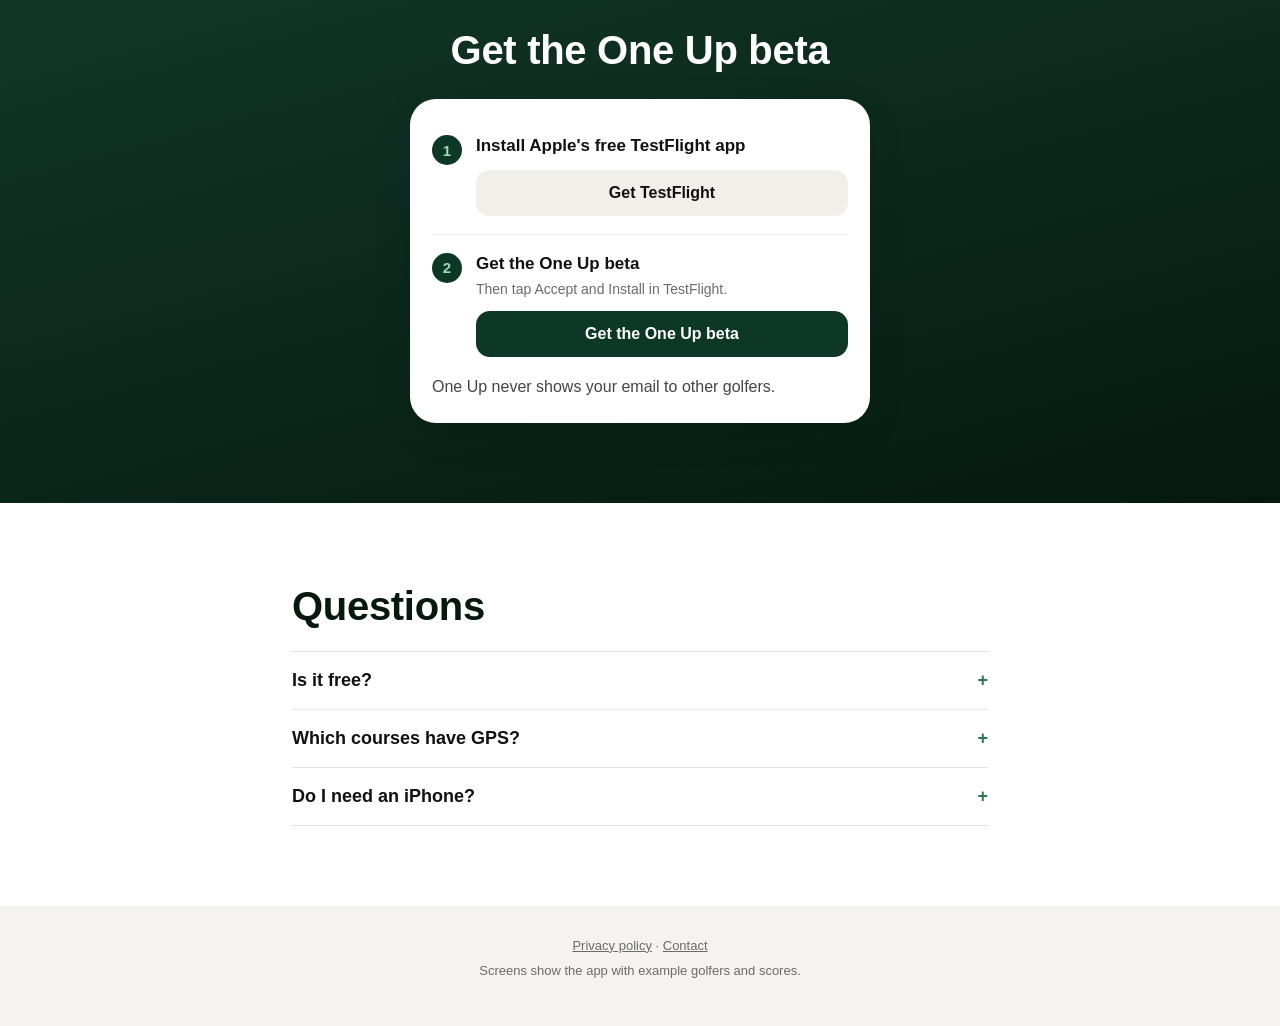
==== commit 9193db30: "Shorter, simpler home page" ====
--- a/index.html
+++ b/index.html
@@ -25,7 +25,7 @@
 </head>
 <body class="product">
 <!-- The One Up home page. The screenshots in /img/ are drawn from the app's own screens with demo data
-     (SiteScreenshots in the app's tests). No tracking. -->
+     (SiteScreenshots in the app's tests; the hole maps sit on Apple's satellite imagery from MapKit). No tracking. -->
 <header class="top">
   <div class="wrap">
     <a class="brand" href="/"><img src="/img/mark-white.png" width="113" height="96" alt="">One Up</a>
@@ -37,19 +37,12 @@
 <section class="intro">
   <div class="wrap">
     <div class="intro-copy">
-      <div class="eyebrow">GPS · SCORING · IMPROVE · SOCIAL</div>
       <h1>Your golf companion</h1>
-      <p class="lead">Yardages to the green and the hazards, your card and Stableford points as you play, coaching from your own rounds, and your society's live leaderboard and league table. On your iPhone and Apple Watch.</p>
-      <div class="cta">
-        <a class="btn mint" data-get href="#get-it">Get the One Up beta</a>
-        <a class="btn ghost" href="#gps">See what it does</a>
-      </div>
-      <p class="cta-note">Free beta on iPhone. You'll need Apple's free TestFlight app first: the steps are below.</p>
+      <p class="lead">GPS yardages, scoring and your golf mates, on iPhone and Apple Watch.</p>
+      <div class="cta"><a class="btn mint" data-get href="#get-it">Get the One Up beta</a></div>
     </div>
     <div class="intro-shots">
-      <div class="phone side left"><img src="/img/scoring.jpg" width="600" height="1301" loading="lazy" alt="One Up scorecard for a Stableford round at Alresford, 14 holes played and 28 points so far."></div>
-      <div class="phone"><img src="/img/gps.jpg" width="600" height="1301" alt="One Up hole map for the 4th at Alresford, a par 4: 153 yards to the middle of the green, 142 to the front, 164 to the back, plays like 160, with the distances to the bunkers marked on the hole."></div>
-      <div class="phone side right"><img src="/img/leaderboard.jpg" width="600" height="1301" loading="lazy" alt="One Up Clubhouse with a society Stableford live: the leader so far and the leaderboard with points and the hole each golfer is on."></div>
+      <div class="phone"><img src="/img/gps.jpg" width="600" height="1301" alt="One Up hole map on a satellite picture of the 3rd at Alresford, a par 4, from the tee: 417 yards to the middle of the green, 397 to the front and 437 to the back, plays like 421, with distance arcs every 50 yards and the driver suggested for shot 1."></div>
     </div>
   </div>
 </section>
@@ -57,102 +50,46 @@
 <section class="feature" id="gps">
   <div class="wrap">
     <div class="copy">
-      <div class="kicker">GPS DISTANCES</div>
-      <h2>Know the number before you pull a club</h2>
-      <ul class="points">
-        <li>Front, middle and back of the green from where you stand, with how far it is to reach and to carry the bunkers, water and out of bounds.</li>
-        <li>Plays Like adds in live wind, temperature and the rise or fall to the green. It switches off in competition rounds.</li>
-        <li>Lock your phone and the hole, your score and the distances stay on the lock screen.</li>
-      </ul>
-      <p class="small-note">Hole maps and GPS at Alresford, Hurtmore, North Hants, Alton, Farnham and Hindhead. Scoring works at any course.</p>
+      <h2>GPS on a satellite map</h2>
+      <p class="line">Front, middle and back of the green, and how far to every bunker, from where you stand.</p>
     </div>
-    <div class="shots">
-      <figure class="shot"><div class="phone"><img src="/img/gps.jpg" width="600" height="1301" loading="lazy" alt="One Up hole map for the 4th at Alresford: 153 yards to the middle of the green, 142 to the front and 164 to the back, plays like 160, with bunker distances marked and the score buttons below the map."></div><figcaption>The hole map</figcaption></figure>
-      <figure class="shot"><div class="phone"><img src="/img/lockscreen.jpg" width="600" height="1301" loading="lazy" alt="An iPhone lock screen with the One Up Live Activity for a society Stableford: hole 6, par 3, tied first of 12, 13 points after 5 holes, 179 yards to the middle of the green, and the top three."></div><figcaption>On your lock screen</figcaption></figure>
-    </div>
+    <div class="phone"><img src="/img/gps-2.jpg" width="600" height="1301" loading="lazy" alt="One Up hole map on a satellite picture of the 9th at Alresford, a par 4, from the tee: 337 yards to the middle of the green, 324 to the front and 346 to the back, plays like 333, with the distances to reach and carry the trees and the two greenside bunkers, and the driver suggested for shot 1."></div>
   </div>
 </section>
 
-<section class="feature tint flip" id="scoring">
+<section class="feature tint flip" id="watch">
   <div class="wrap">
     <div class="copy">
-      <div class="kicker">SCORING</div>
-      <h2>Your card, kept for you hole by hole</h2>
-      <ul class="points">
-        <li>Tap your score on each hole. Stableford points or your medal total add up as you go.</li>
-        <li>Your playing handicap and the shots you get on each hole are worked out for you from the course's card.</li>
-        <li>No signal? Every score saves on your iPhone straight away, and society scores send once you're back in range.</li>
-      </ul>
+      <h2>On your Apple Watch</h2>
+      <p class="line">Yardages on a satellite map of the hole, and your score in one swipe.</p>
     </div>
-    <div class="shots single">
-      <figure class="shot"><div class="phone"><img src="/img/scoring.jpg" width="600" height="1301" loading="lazy" alt="One Up scorecard for a Stableford round at Alresford after 14 holes: 28 points, gross 65, birdies circled and bogeys boxed, with the button to go to hole 15."></div><figcaption>The scorecard</figcaption></figure>
-    </div>
+    <div class="watch"><img src="/img/watch-hole.jpg" width="410" height="502" loading="lazy" alt="One Up on Apple Watch, the 5th at Alresford, a par 4: 268 yards to the middle of the green, 286 to the back and 253 to the front, plays 257, a satellite picture of the hole with the line to the green, and wind of 12 miles an hour gusting 18."></div>
   </div>
 </section>
 
-<section class="feature wide" id="improve">
+<section class="feature" id="improve">
   <div class="wrap">
     <div class="copy">
-      <div class="kicker">IMPROVE YOUR GAME</div>
-      <h2>See where your shots are going</h2>
-      <ul class="points">
-        <li>Coaching from your own rounds: where you drop shots after 5 rounds, then club and course management advice after 10 with your shots logged.</li>
-        <li>Practice sessions built around your weak spots, timed and scored, for the range, the putting green or at home.</li>
-        <li>Your ladder rewards you for practising: points for every session and a new rung to aim for.</li>
-      </ul>
+      <h2>Score and get better</h2>
+      <p class="line">Your card and Stableford points as you play, then where you drop shots and what to practise.</p>
     </div>
-    <div class="shots">
-      <figure class="shot"><div class="phone"><img src="/img/performance.jpg" width="600" height="1301" loading="lazy" alt="One Up Performance screen: today's practice session, Your ladder at rung 6 of 10, and where you can improve: missed saves at 3.0 strokes a round, then missed fairways."></div><figcaption>Where to improve</figcaption></figure>
-      <figure class="shot"><div class="phone"><img src="/img/practice.jpg" width="600" height="1301" loading="lazy" alt="A One Up practice game in progress: Ladder lag, set 1 of 3, with a countdown timer, how to play, and a score of 6 of 9 putts."></div><figcaption>A practice game</figcaption></figure>
-      <figure class="shot"><div class="phone"><img src="/img/shotreport.jpg" width="600" height="1301" loading="lazy" alt="One Up shot report for a round at Alresford: a map of the 5th with each shot numbered, and the distance each club went."></div><figcaption>Shot report</figcaption></figure>
-    </div>
+    <div class="phone"><img src="/img/performance.jpg" width="600" height="1301" loading="lazy" alt="One Up Performance screen: today's practice session, Your ladder at rung 6 of 10, and where you can improve: missed saves at 3.0 strokes a round, then missed fairways."></div>
   </div>
 </section>
 
-<section class="feature tint flip wide" id="social">
+<section class="feature tint flip" id="mates">
   <div class="wrap">
     <div class="copy">
-      <div class="kicker">GOLF WITH YOUR MATES</div>
-      <h2>Your society, live on every phone</h2>
-      <ul class="points">
-        <li>Add friends with your 1UP code and share your Player Card.</li>
-        <li>Run your society or golf trip: competitions, entries and a live leaderboard everyone can follow from the course.</li>
-        <li>Leagues with prizes and forfeits for you and your mates: a season table of your best Stableford rounds that updates as you play.</li>
-        <li>Send the results and the table straight to WhatsApp.</li>
-      </ul>
+      <h2>Golf with your mates</h2>
+      <p class="line">Live leaderboards for your society, and a league table for you and your mates.</p>
     </div>
-    <div class="shots">
-      <figure class="shot"><div class="phone"><img src="/img/leaderboard.jpg" width="600" height="1301" loading="lazy" alt="One Up Clubhouse with a society Stableford live: the featured leader on 17 points and the leaderboard with each golfer's points and the hole they're on."></div><figcaption>Live leaderboard</figcaption></figure>
-      <figure class="shot"><div class="phone"><img src="/img/league.jpg" width="600" height="1301" loading="lazy" alt="A One Up friends' league, the Sunday Swindle League: the Winter 2026/27 season table with the best five Stableford scores counting, Matt top on 169 points ahead of Jamie Fletcher on 166."></div><figcaption>League table</figcaption></figure>
-      <figure class="shot"><div class="phone"><img src="/img/playercard.jpg" width="600" height="1301" loading="lazy" alt="A One Up Player Card for Matt: home club Alresford, Handicap Index 16.4, rounds, average and best scores, recent rounds and his society and golf trip."></div><figcaption>Your Player Card</figcaption></figure>
-    </div>
-  </div>
-</section>
-
-<section class="feature" id="watch">
-  <div class="wrap">
-    <div class="copy">
-      <div class="kicker">APPLE WATCH</div>
-      <h2>A rangefinder and scorecard on your wrist</h2>
-      <ul class="points">
-        <li>Live front, middle and back to the green on a satellite map of the hole, counting down as you walk. Turn the Digital Crown for the distance to reach and carry each hazard.</li>
-        <li>Swipe once after each hole to enter your score and putts. Walk off a green without scoring and One Up asks for it, already set to par.</li>
-        <li>Stays on through the round with your wrist down, and puts the hole and your yardages on your watch face.</li>
-      </ul>
-      <p class="small-note">Start the round on your iPhone and the Watch picks it up. Plays Like and wind show in practice rounds only.</p>
-    </div>
-    <div class="shots watch-shots">
-      <figure class="shot"><div class="watch"><img src="/img/watch-hole.jpg" width="410" height="502" loading="lazy" alt="One Up on Apple Watch, the 5th at Alresford, a par 4: 268 yards to the middle of the green, 286 to the back and 253 to the front, plays 257, a satellite picture of the hole with the line to the green, and wind of 12 miles an hour gusting 18."></div><figcaption>Yardages on the satellite map</figcaption></figure>
-      <figure class="shot"><div class="watch"><img src="/img/watch-score.jpg" width="410" height="502" loading="lazy" alt="One Up score page on Apple Watch for hole 5: a score of 4, par, and 2 putts, with a Save, next hole button."></div><figcaption>Score and putts</figcaption></figure>
-      <figure class="shot complication"><img src="/img/watch-complication.png" width="372" height="164" loading="lazy" alt="One Up watch face complication: hole 5, par 4, plus 5, with 286 to the back, 268 to the middle and 253 to the front."><figcaption>On your watch face</figcaption></figure>
-    </div>
+    <div class="phone"><img src="/img/league.jpg" width="600" height="1301" loading="lazy" alt="A One Up friends' league, the Sunday Swindle League: the Winter 2026/27 season table with the best five Stableford scores counting, Matt top on 169 points ahead of Jamie Fletcher on 166."></div>
   </div>
 </section>
 
 <section class="join" id="get-it">
   <div class="wrap">
     <h2>Get the One Up beta</h2>
-    <p class="sub-lead">Two steps on your iPhone.</p>
     <div class="card">
       <div class="body">
         <ol class="steps">
@@ -160,7 +97,6 @@
             <span class="num">1</span>
             <div>
               <strong>Install Apple's free TestFlight app</strong>
-              <span class="sub">One Up is in beta, and Apple's TestFlight app is how iPhone betas are installed.</span>
               <a class="btn secondary" href="https://apps.apple.com/app/testflight/id899247664">Get TestFlight</a>
             </div>
           </li>
@@ -168,12 +104,12 @@
             <span class="num">2</span>
             <div>
               <strong>Get the One Up beta</strong>
-              <span class="sub" id="beta-note">Tap the button, then Accept and Install in TestFlight.</span>
+              <span class="sub" id="beta-note">Then tap Accept and Install in TestFlight.</span>
               <a id="get" class="btn primary" href="/" style="display:none">Get the One Up beta</a>
             </div>
           </li>
         </ol>
-        <p class="note">Got an invite from a friend? Open their link after installing to add them. One Up never shows your email to other golfers. <a href="/privacy/">Privacy policy</a></p>
+        <p class="note">One Up never shows your email to other golfers.</p>
       </div>
     </div>
   </div>
@@ -184,20 +120,16 @@
     <h2>Questions</h2>
     <div class="list">
       <details>
-        <summary>Is One Up free?</summary>
-        <p>Yes. One Up is in a free beta on iPhone, installed through Apple's free TestFlight app.</p>
+        <summary>Is it free?</summary>
+        <p>Yes, One Up is a free beta on iPhone.</p>
       </details>
       <details>
         <summary>Which courses have GPS?</summary>
-        <p>Hole maps and GPS distances are ready at Alresford, Hurtmore, North Hants, Alton, Farnham and Hindhead. Scoring, handicaps and society competitions work at any course.</p>
+        <p>Alresford, Hurtmore, North Hants, Alton, Farnham and Hindhead. Scoring works at any course.</p>
       </details>
       <details>
-        <summary>Does it work on Apple Watch? Is there an Android version?</summary>
-        <p>Yes to Apple Watch: the Watch app comes with the iPhone app and installs by itself. One Up needs an iPhone, and there's no Android version yet.</p>
-      </details>
-      <details>
-        <summary>What happens to my data?</summary>
-        <p>Your rounds, shots and your location stay on your iPhone. An account is optional: you need one for friends, societies and live scoring, and other golfers never see your email. There are no adverts and no tracking. The <a href="/privacy/">privacy policy</a> has the full detail.</p>
+        <summary>Do I need an iPhone?</summary>
+        <p>Yes. The Apple Watch is optional, and there's no Android version yet.</p>
       </details>
     </div>
   </div>
--- a/style.css
+++ b/style.css
@@ -39,50 +39,42 @@
 .brand img { height: 24px; width: auto; display: block; }
 .top-link { color: var(--mint); font-weight: 700; font-size: 15px; text-decoration: none; }
 
-.intro { position: relative; overflow: hidden; color: #fff; padding: 92px 0 0;
+.intro { position: relative; overflow: hidden; color: #fff; padding: 96px 0 0;
   background: radial-gradient(120% 80% at 85% 10%, rgba(158,219,179,.16), transparent 60%), linear-gradient(165deg, #12382a, var(--forest-deep)); }
-.intro .wrap { display: grid; gap: 40px; }
-.intro .eyebrow { margin-top: 0; font-size: 12px; }
-.intro h1 { font-size: 42px; line-height: 1.06; letter-spacing: -0.5px; margin: 10px 0 0; text-wrap: balance; }
-.intro .lead { font-size: 18px; line-height: 1.5; color: rgba(255,255,255,.84); margin: 16px 0 0; max-width: 32em; }
+.intro .wrap { display: grid; gap: 36px; }
+.intro h1 { font-size: 44px; line-height: 1.06; letter-spacing: -0.5px; margin: 0; text-wrap: balance; }
+.intro .lead { font-size: 19px; line-height: 1.5; color: rgba(255,255,255,.84); margin: 14px 0 0; max-width: 26em; }
 .invited { display: inline-block; margin: 0 0 18px; padding: 7px 14px; border-radius: 999px; background: rgba(158,219,179,.14); color: var(--mint); font-size: 14px; font-weight: 700; }
-.cta { display: flex; flex-wrap: wrap; gap: 12px; margin-top: 26px; }
-.cta .btn { width: auto; margin: 0; padding: 16px 24px; text-align: center; }
+.cta { margin-top: 26px; }
+.cta .btn { display: inline-block; width: auto; margin: 0; padding: 16px 26px; text-align: center; }
 .btn.mint { background: var(--mint); color: var(--forest-deep); }
-.btn.ghost { background: rgba(255,255,255,.08); color: #fff; box-shadow: inset 0 0 0 1px rgba(255,255,255,.24); }
-.cta-note { font-size: 14px; line-height: 1.5; color: rgba(255,255,255,.66); margin: 14px 0 0; }
-.intro-shots { display: flex; justify-content: center; align-items: flex-end; margin-bottom: -56px; }
-.intro-shots .phone { width: 240px; }
-.intro-shots .side { display: none; }
+.intro-shots { display: flex; justify-content: center; margin-bottom: -56px; }
+.intro-shots .phone { width: 250px; }
 
 .phone { margin: 0; background: #0b0b0b; padding: 3.2%; border-radius: 15% / 7%; box-shadow: 0 18px 50px rgba(5,25,15,.28), inset 0 0 0 1px rgba(255,255,255,.14); }
 .phone img { display: block; width: 100%; height: auto; border-radius: 12% / 5.6%; background: #1c1c1c; }
-.shot { margin: 0; min-width: 0; text-align: center; }
-.shot figcaption { margin-top: 12px; font-size: 13px; font-weight: 600; color: var(--muted); }
+.watch { margin: 0; background: #0b0b0b; padding: 7%; border-radius: 26% / 22%; box-shadow: 0 18px 50px rgba(5,25,15,.28), inset 0 0 0 1px rgba(255,255,255,.16); }
+.watch img { display: block; width: 100%; height: auto; border-radius: 18% / 15%; background: #000; }
 
-.feature { padding: 60px 0; }
+/* Feature rows: a heading, one sentence, one screen. */
+.feature { padding: 52px 0; }
 .feature.tint { background: var(--paper); }
-.intro + .feature { padding-top: 104px; }
-.feature .wrap { display: grid; gap: 34px; }
-.kicker { font-size: 12px; font-weight: 800; letter-spacing: 2px; color: var(--leaf); }
-.feature h2, .join h2, .faq h2 { font-size: 30px; line-height: 1.15; margin: 8px 0 0; color: var(--forest-deep); letter-spacing: -0.3px; text-wrap: balance; }
-.points { list-style: none; padding: 0; margin: 20px 0 0; }
-.points li { position: relative; padding-left: 28px; margin-top: 14px; font-size: 17px; line-height: 1.5; color: #333; }
-.points li::before { content: ""; position: absolute; left: 0; top: 6px; width: 15px; height: 15px; border-radius: 50%; background: var(--mint); box-shadow: inset 0 0 0 4px var(--leaf); }
-.small-note { margin: 18px 0 0; font-size: 14px; line-height: 1.5; color: var(--muted); }
-.shots { display: flex; flex-wrap: wrap; justify-content: center; gap: 24px 14px; }
-.shots .shot { flex: 0 1 calc(50% - 7px); max-width: 250px; }
-.shots.single .shot { flex: 0 1 250px; }
+.intro + .feature { padding-top: 100px; }
+.feature .wrap { display: grid; gap: 28px; justify-items: center; text-align: center; max-width: 920px; }
+.feature .phone { width: 230px; }
+.feature .watch { width: 210px; }
+.feature h2, .join h2, .faq h2 { font-size: 30px; line-height: 1.15; margin: 0; color: var(--forest-deep); letter-spacing: -0.3px; text-wrap: balance; }
+.feature .line { margin: 10px auto 0; max-width: 24em; font-size: 18px; line-height: 1.5; color: #444; }
 
-.join { padding: 60px 0; color: #fff; background: linear-gradient(165deg, #12382a, var(--forest-deep)); }
-.join h2 { color: #fff; }
-.join .sub-lead { color: rgba(255,255,255,.78); font-size: 17px; line-height: 1.5; margin: 10px 0 0; }
-.join .card { margin: 28px auto 0; color: var(--ink); }
-.join .body { text-align: left; padding: 24px 22px 26px; }
+.join { padding: 56px 0; color: #fff; background: linear-gradient(165deg, #12382a, var(--forest-deep)); }
+.join h2 { color: #fff; text-align: center; }
+.join .card { margin: 26px auto 0; color: var(--ink); }
+.join .body { text-align: left; padding: 22px 22px 24px; }
+.join .note { margin-bottom: 0; }
 
-.faq { padding: 60px 0; }
+.faq { padding: 56px 0; }
 .faq .wrap { max-width: 760px; }
-.faq .list { margin-top: 24px; }
+.faq .list { margin-top: 22px; }
 .faq details { border-top: 1px solid #e7e5df; padding: 18px 0; }
 .faq details:last-child { border-bottom: 1px solid #e7e5df; }
 .faq summary { cursor: pointer; font-size: 18px; font-weight: 700; list-style: none; display: flex; justify-content: space-between; gap: 16px; }
@@ -90,7 +82,7 @@
 .faq summary::after { content: "+"; color: var(--leaf); font-weight: 800; }
 .faq details[open] summary::after { content: "\2212"; }
 .faq details p { margin: 10px 0 0; font-size: 16px; line-height: 1.55; color: #444; }
-.faq a, .points a { color: var(--forest); }
+.faq a { color: var(--forest); }
 
 .site-foot { background: var(--paper); padding: 30px 20px 44px; text-align: center; font-size: 13px; line-height: 1.6; color: var(--muted); }
 .site-foot a { color: var(--muted); }
@@ -98,34 +90,22 @@
 
 @media (min-width: 900px) {
   .wrap { padding: 0 32px; }
-  .intro { padding-top: 116px; }
-  .intro .wrap { grid-template-columns: 1.05fr 1fr; align-items: center; gap: 24px; }
-  .intro h1 { font-size: 62px; }
-  .intro .lead { font-size: 20px; }
-  .intro-copy { padding-bottom: 104px; }
-  .intro-shots { margin-bottom: -36px; }
-  .intro-shots .phone { width: 270px; position: relative; z-index: 1; }
-  .intro-shots .side { display: block; width: 214px; z-index: 0; }
-  .intro-shots .side.left { margin-right: -64px; transform: rotate(-6deg) translateY(-14px); }
-  .intro-shots .side.right { margin-left: -64px; transform: rotate(6deg) translateY(-14px); }
-  .feature { padding: 96px 0; }
-  .intro + .feature { padding-top: 136px; }
-  .feature .wrap { grid-template-columns: 1fr 1.15fr; align-items: center; gap: 56px; }
+  .intro { padding-top: 120px; }
+  .intro .wrap { grid-template-columns: 1.1fr 1fr; align-items: center; gap: 24px; }
+  .intro h1 { font-size: 64px; }
+  .intro .lead { font-size: 21px; }
+  .intro-copy { padding-bottom: 96px; }
+  .intro-shots { margin-bottom: -40px; }
+  .intro-shots .phone { width: 280px; }
+  .feature { padding: 72px 0; }
+  .intro + .feature { padding-top: 120px; }
+  .feature .wrap { grid-template-columns: 1fr 1fr; align-items: center; gap: 64px; justify-items: start; text-align: left; }
+  .feature .wrap > .phone, .feature .wrap > .watch { justify-self: center; }
   .feature.flip .copy { order: 2; }
-  .feature.wide .wrap { grid-template-columns: 0.8fr 1.4fr; gap: 44px; }
-  .feature.wide.flip .wrap { grid-template-columns: 1.4fr 0.8fr; }
+  .feature .line { margin-left: 0; }
   .feature h2, .join h2, .faq h2 { font-size: 40px; }
-  .shots { flex-wrap: nowrap; gap: 20px; }
-  .shots .shot { flex: 1 1 0; }
-  .join { padding: 88px 0; }
-  .join .wrap { text-align: center; }
-  .faq { padding: 88px 0; }
+  .feature .phone { width: 260px; }
+  .feature .watch { width: 230px; }
+  .join { padding: 80px 0; }
+  .faq { padding: 80px 0; }
 }
-
-/* Apple Watch shots */
-.watch-shots { align-items: flex-end; }
-.watch { margin: 0 auto; background: #0b0b0b; padding: 7%; border-radius: 26% / 22%; box-shadow: 0 18px 50px rgba(5,25,15,.28), inset 0 0 0 1px rgba(255,255,255,.16); max-width: 220px; }
-.watch img { display: block; width: 100%; height: auto; border-radius: 18% / 15%; background: #000; }
-.shot.complication img { display: block; width: 100%; max-width: 240px; height: auto; margin: 0 auto; border-radius: 18px; box-shadow: 0 12px 34px rgba(5,25,15,.22); }
-.watch-shots .shot { flex: 0 1 calc(33.3% - 10px); max-width: 230px; }
-@media (max-width: 640px) { .watch-shots { flex-wrap: wrap; justify-content: center; } .watch-shots .shot { flex: 0 1 calc(50% - 8px); } .watch-shots .shot.complication { flex: 1 1 100%; } }
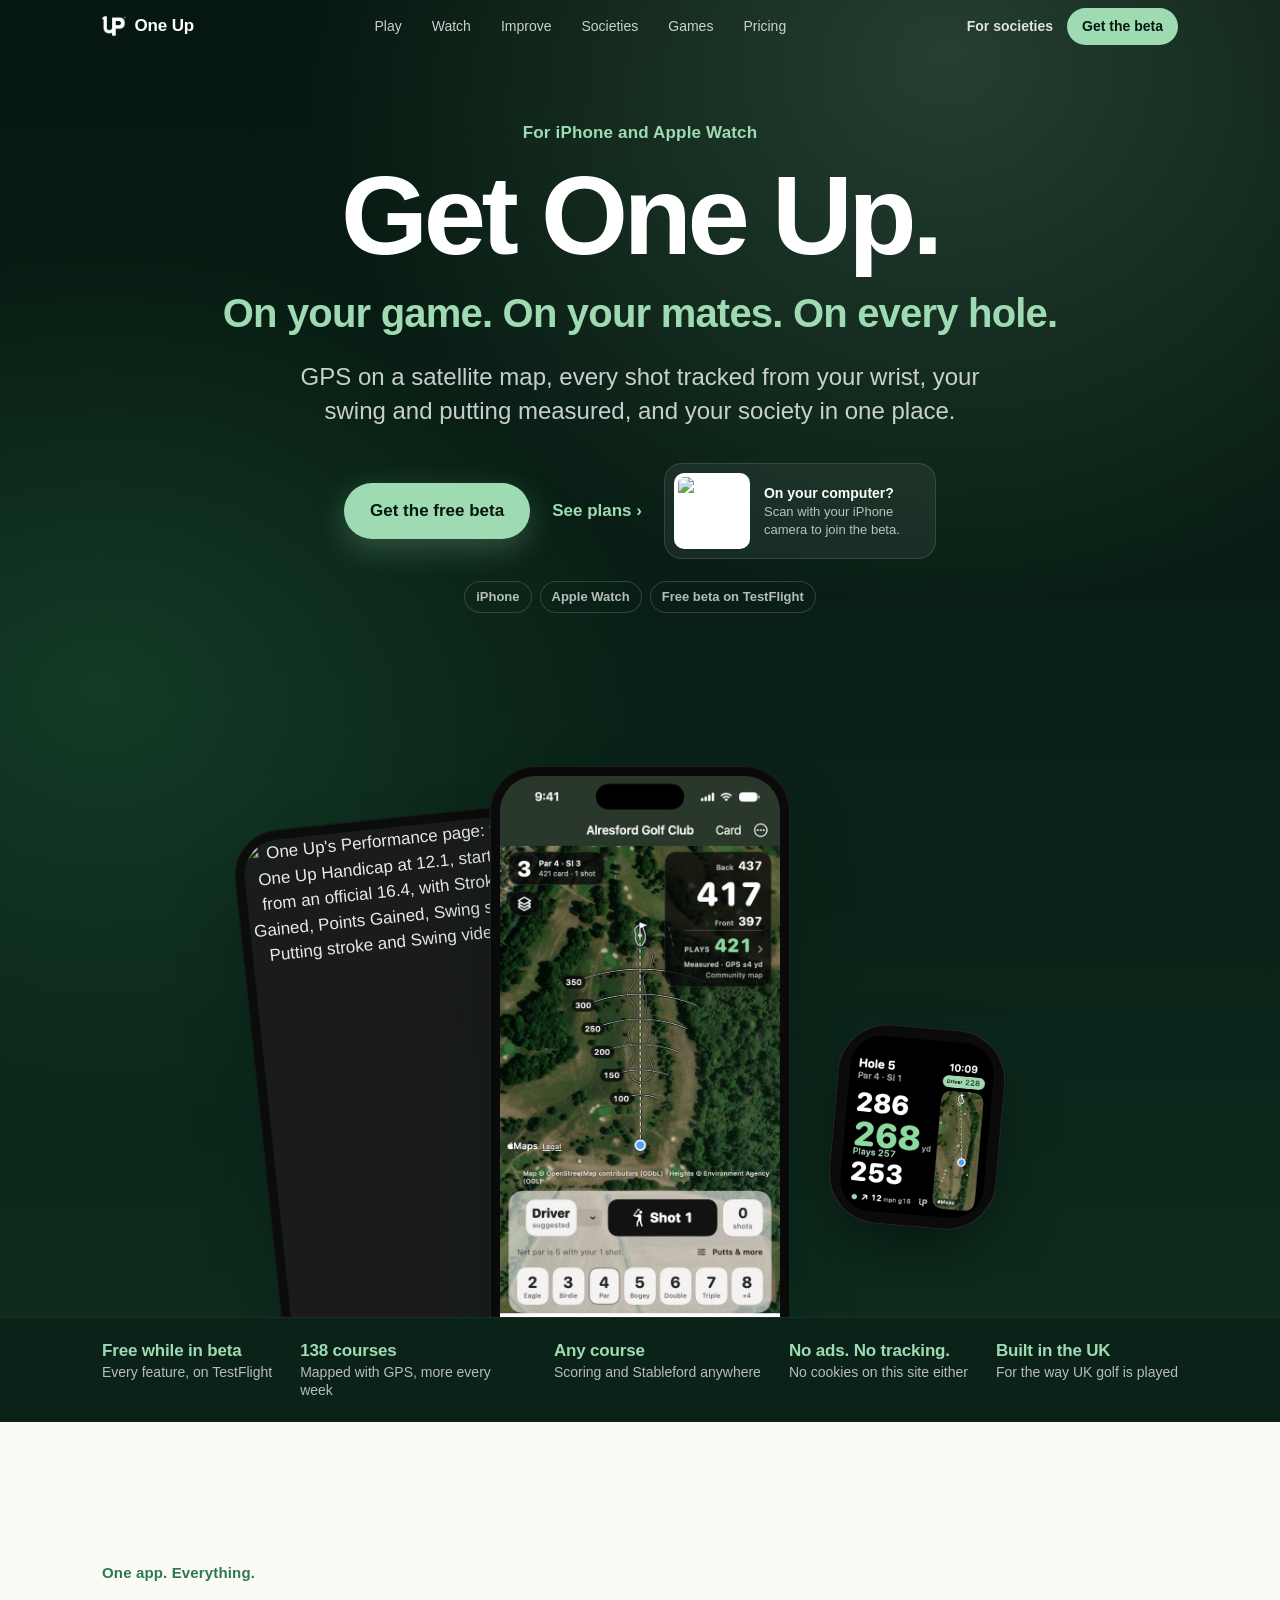
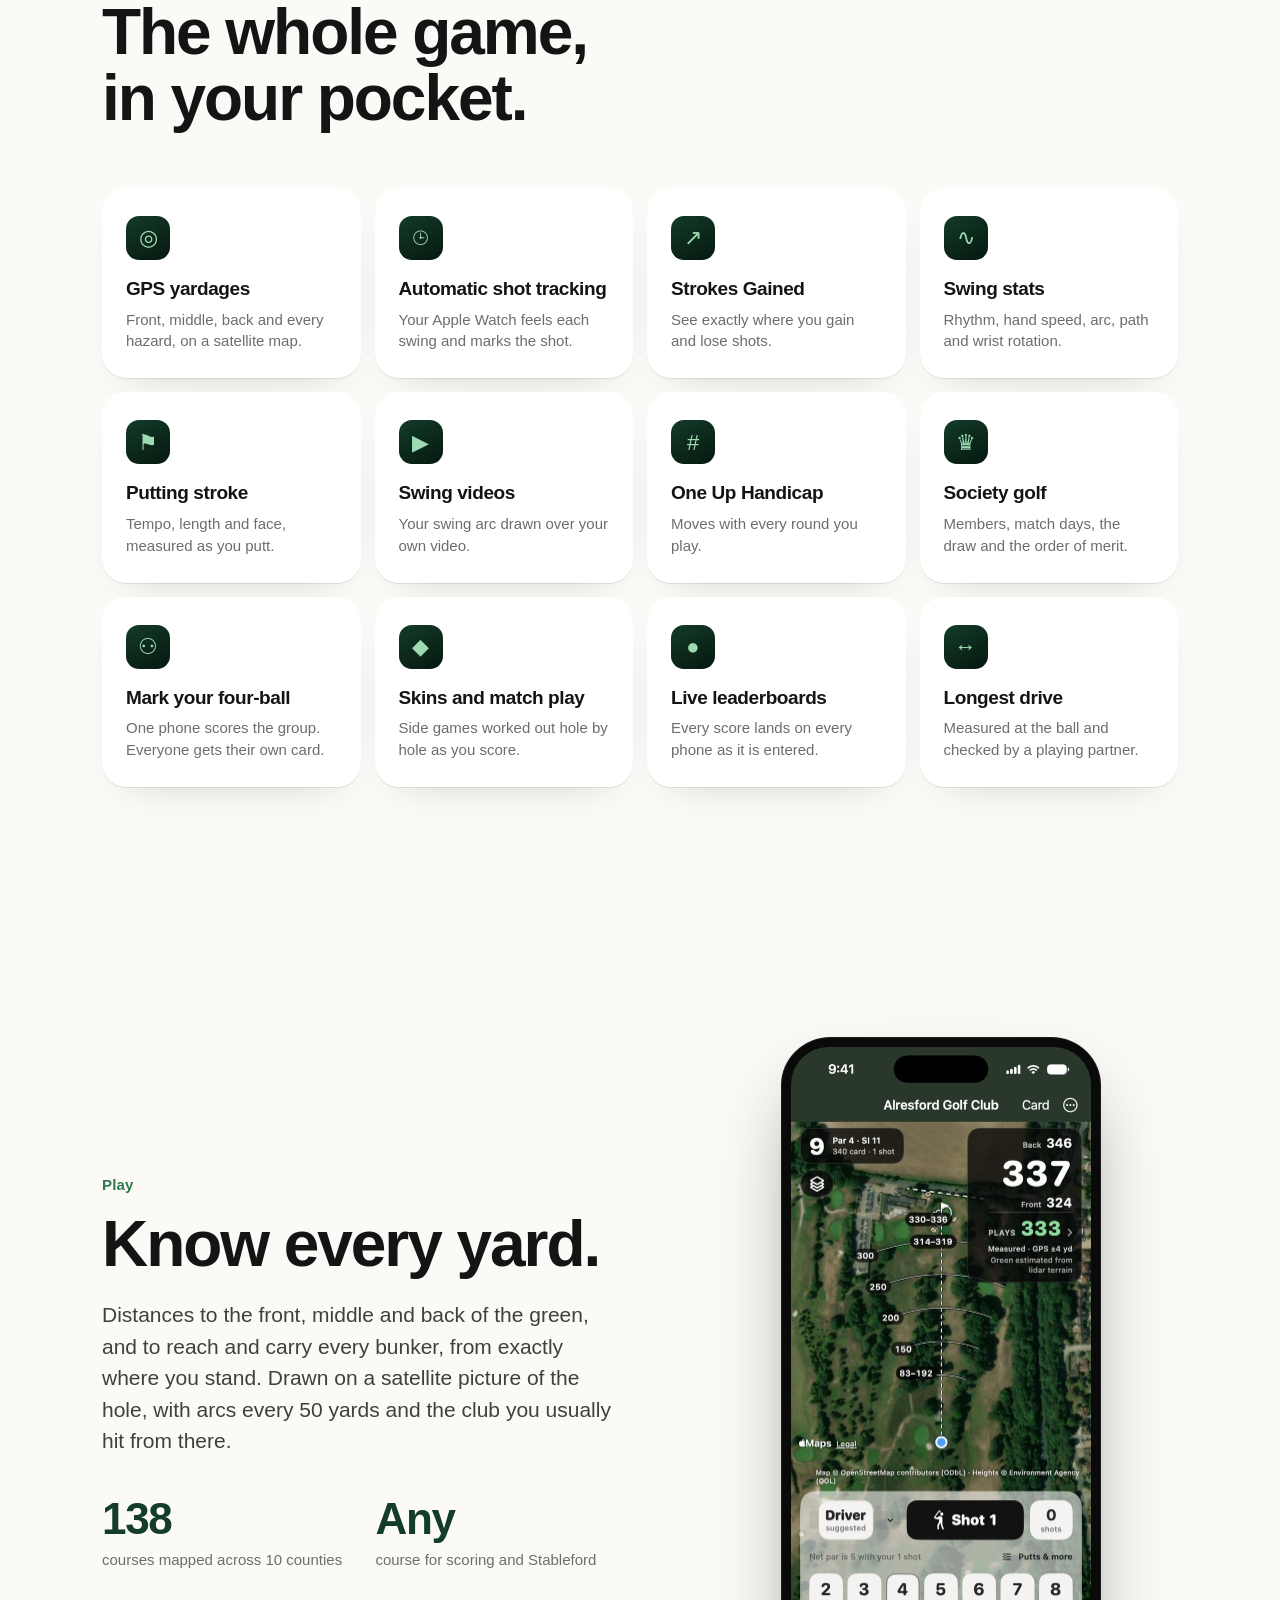
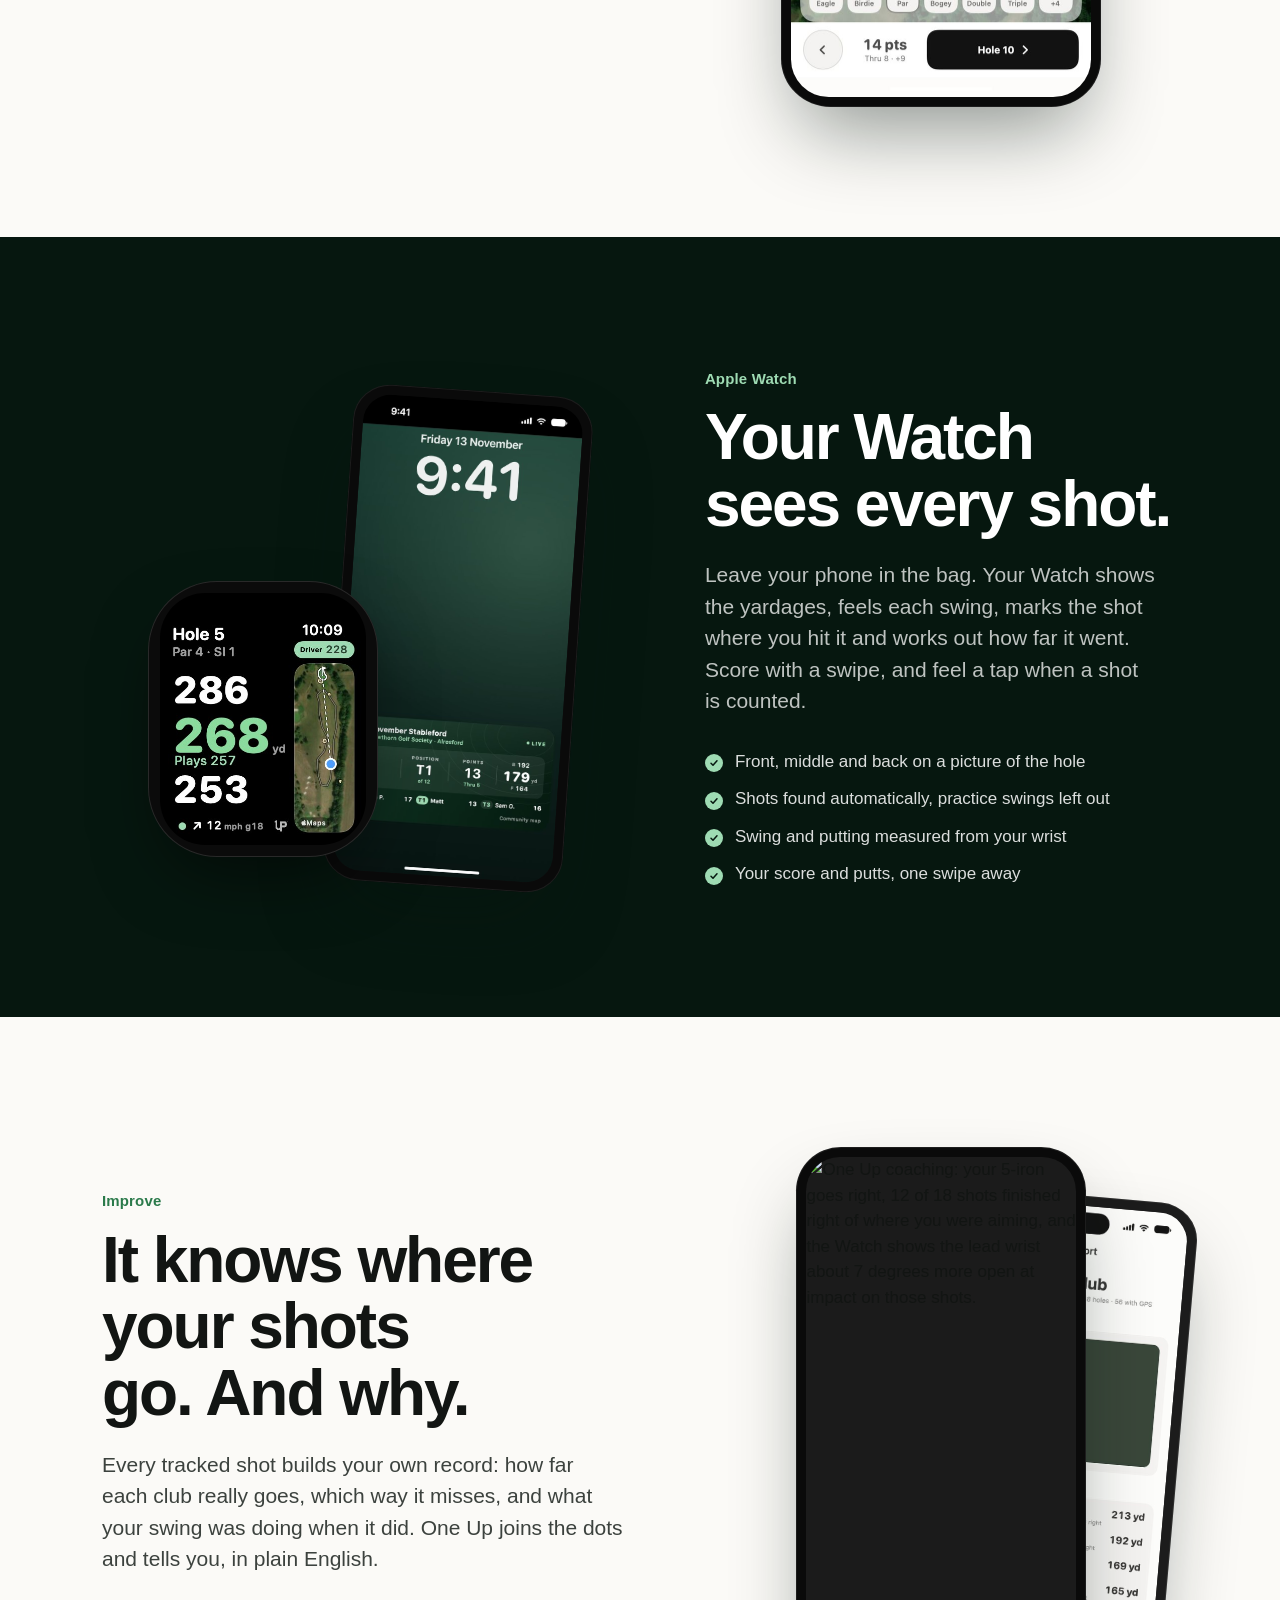
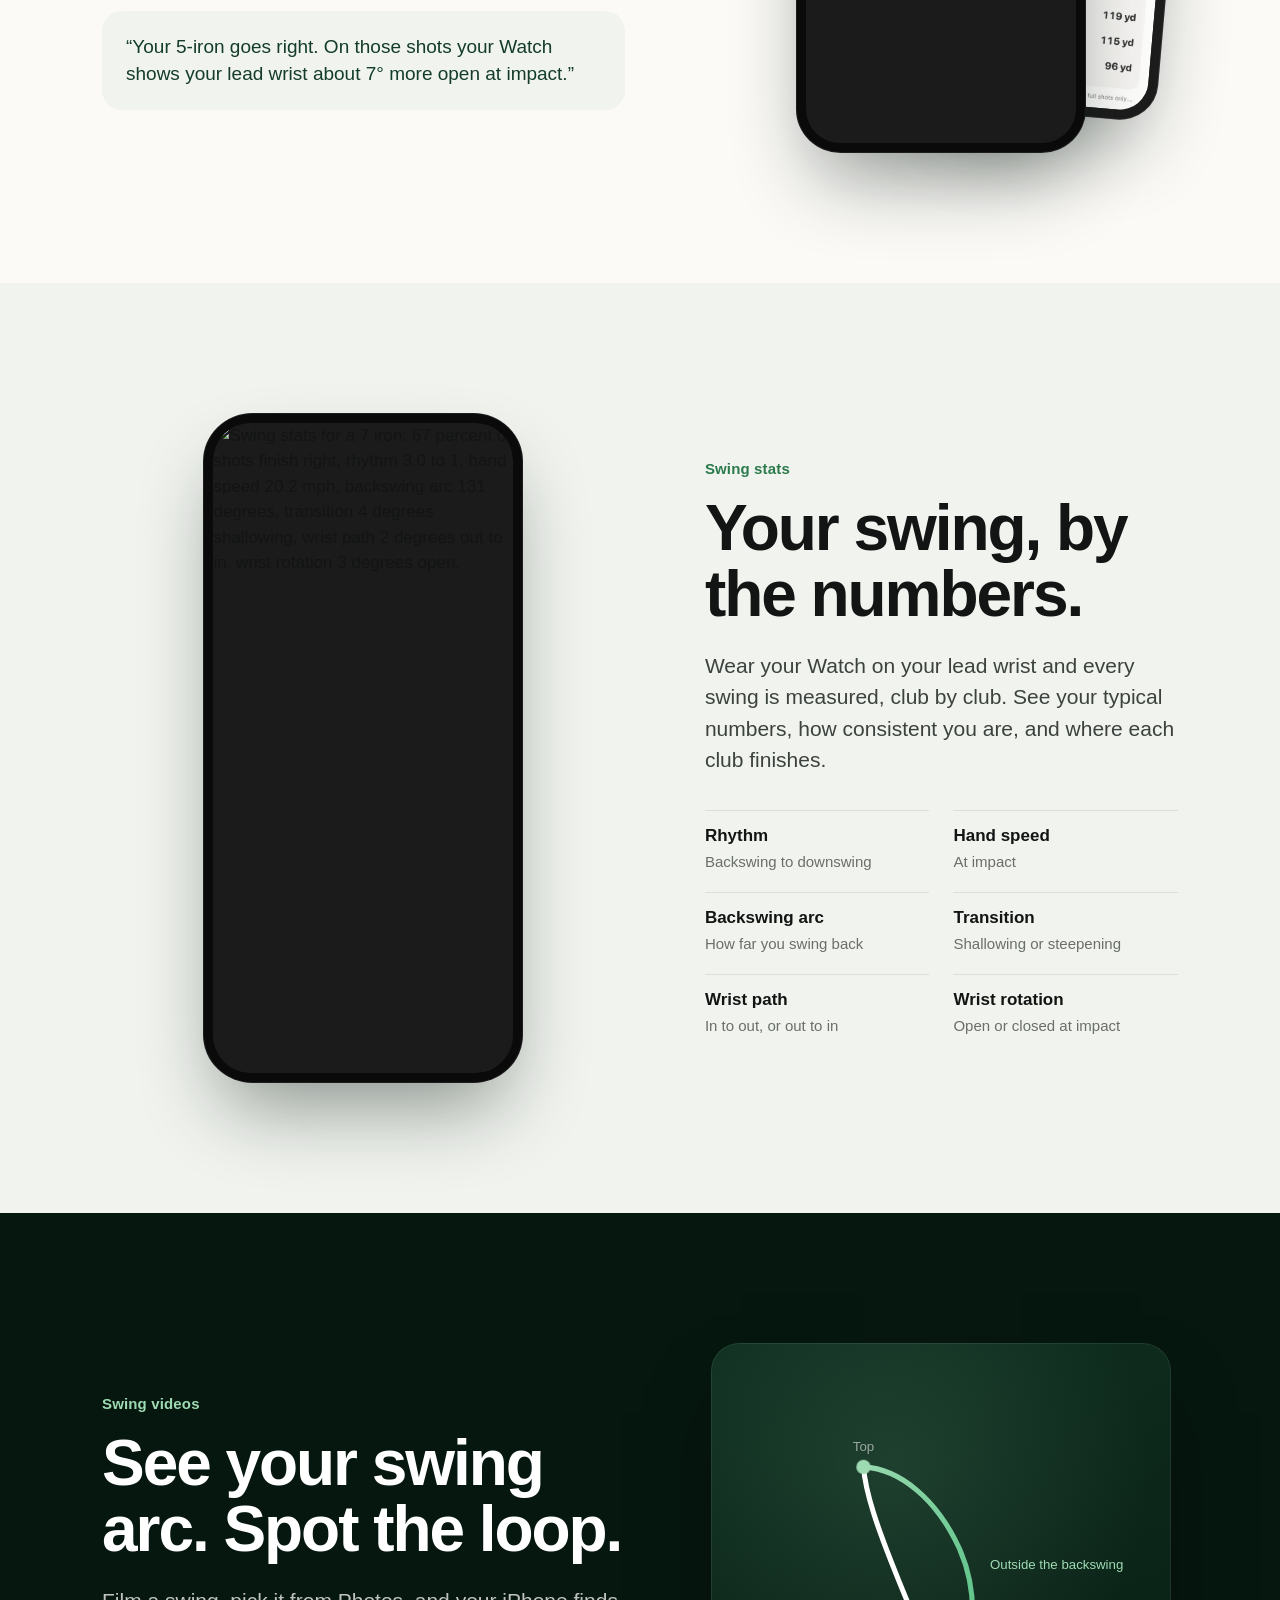
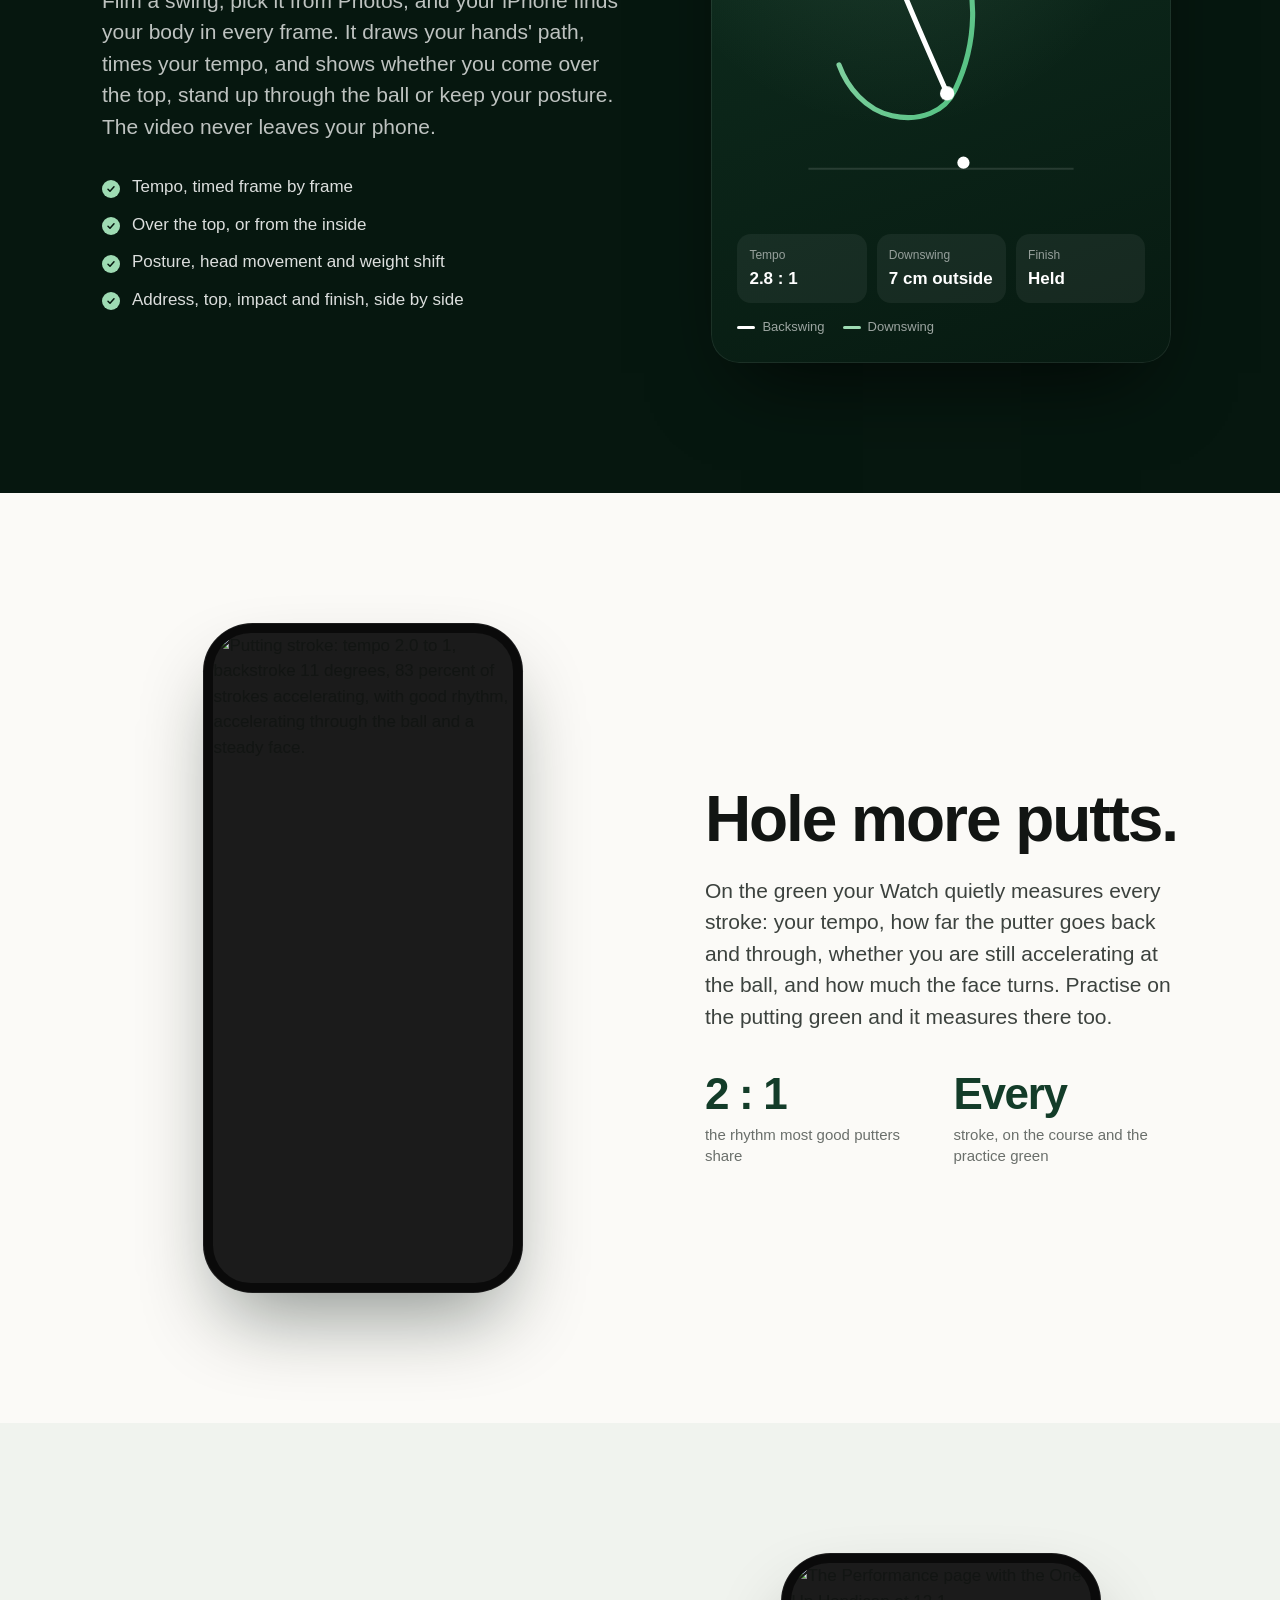
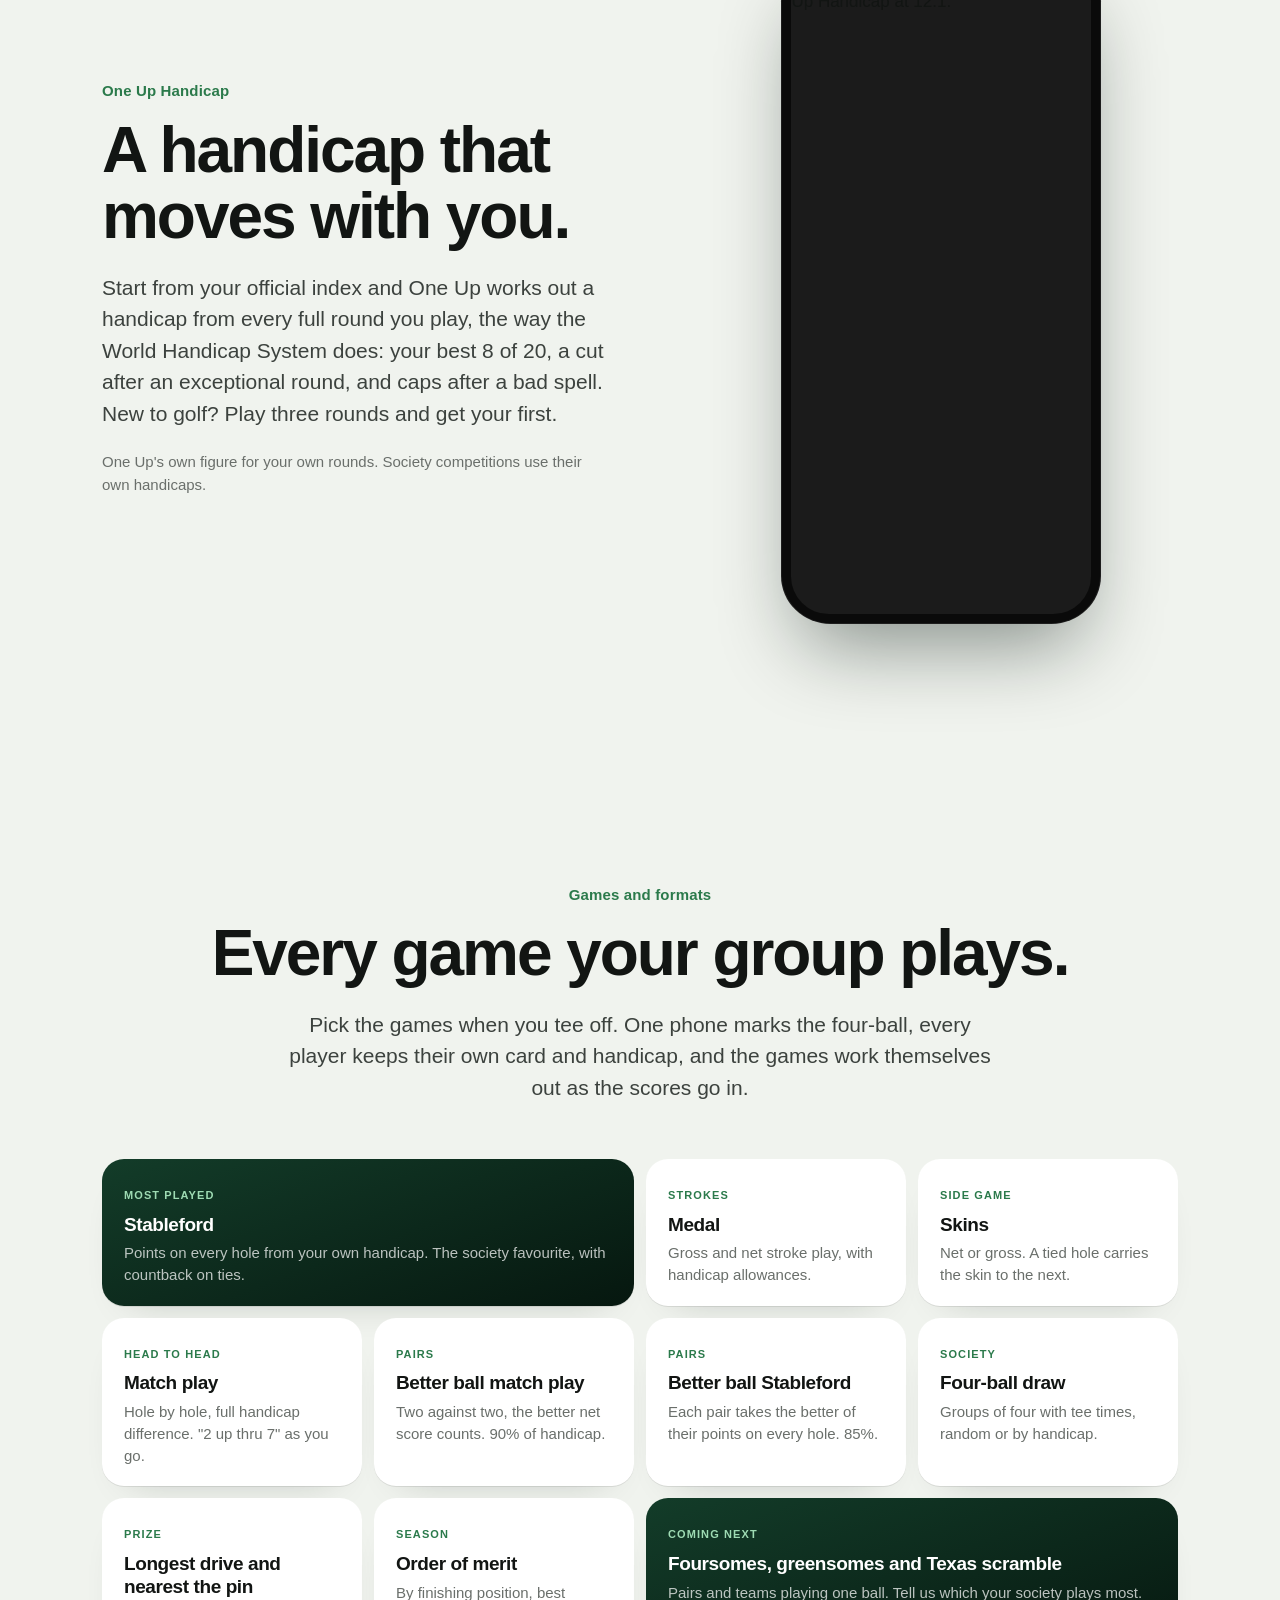
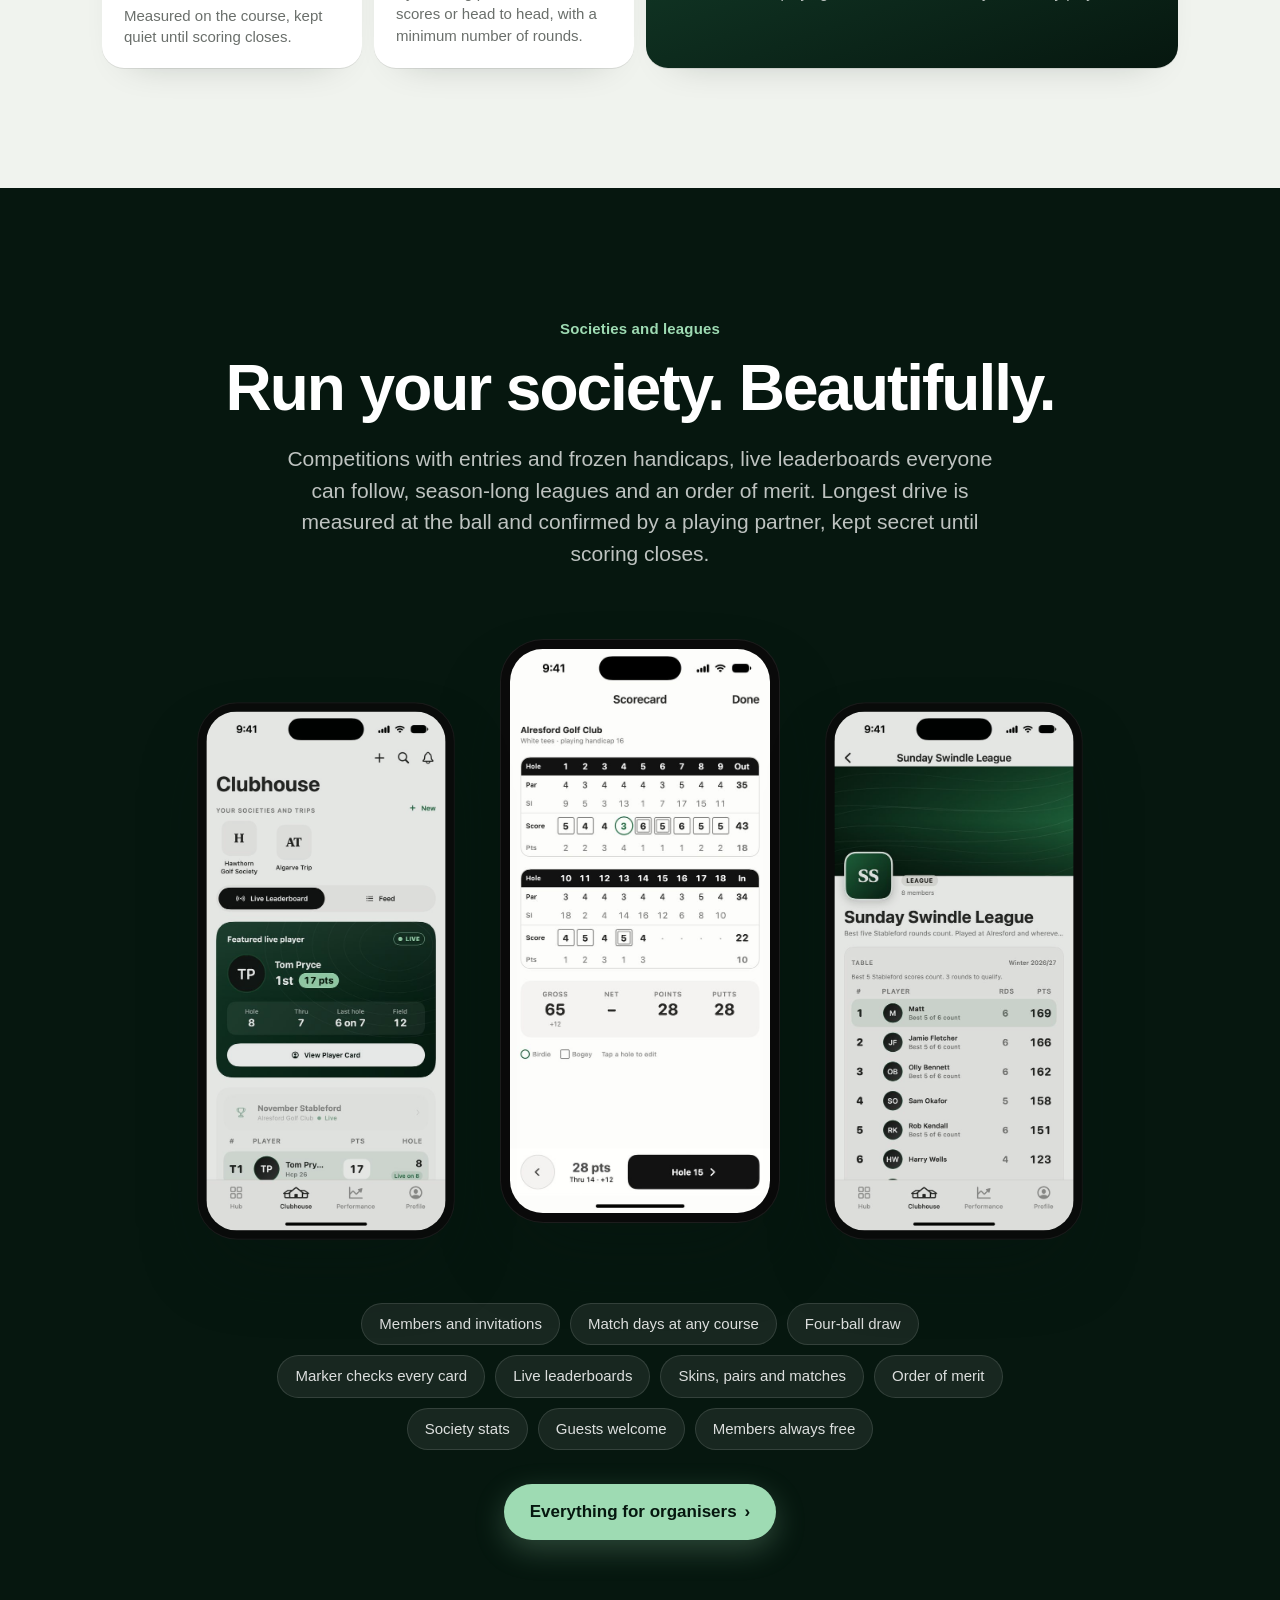
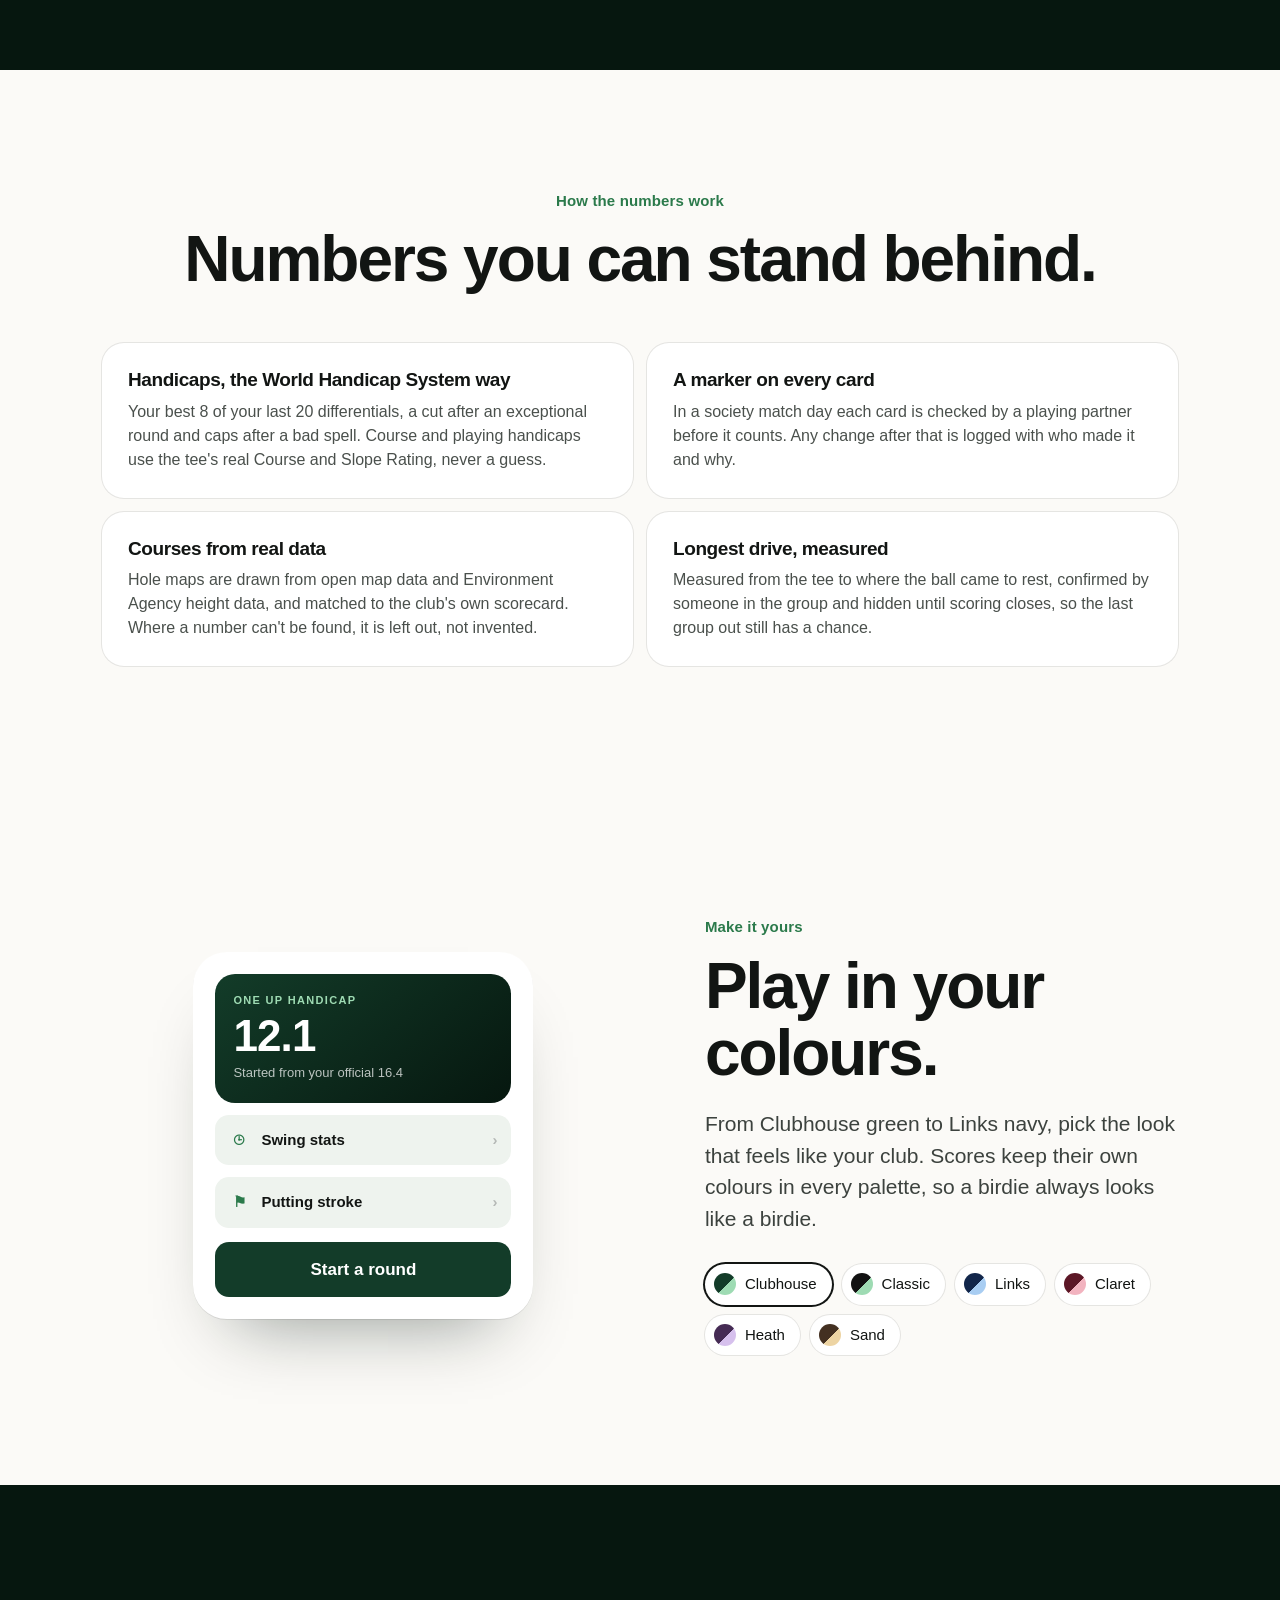
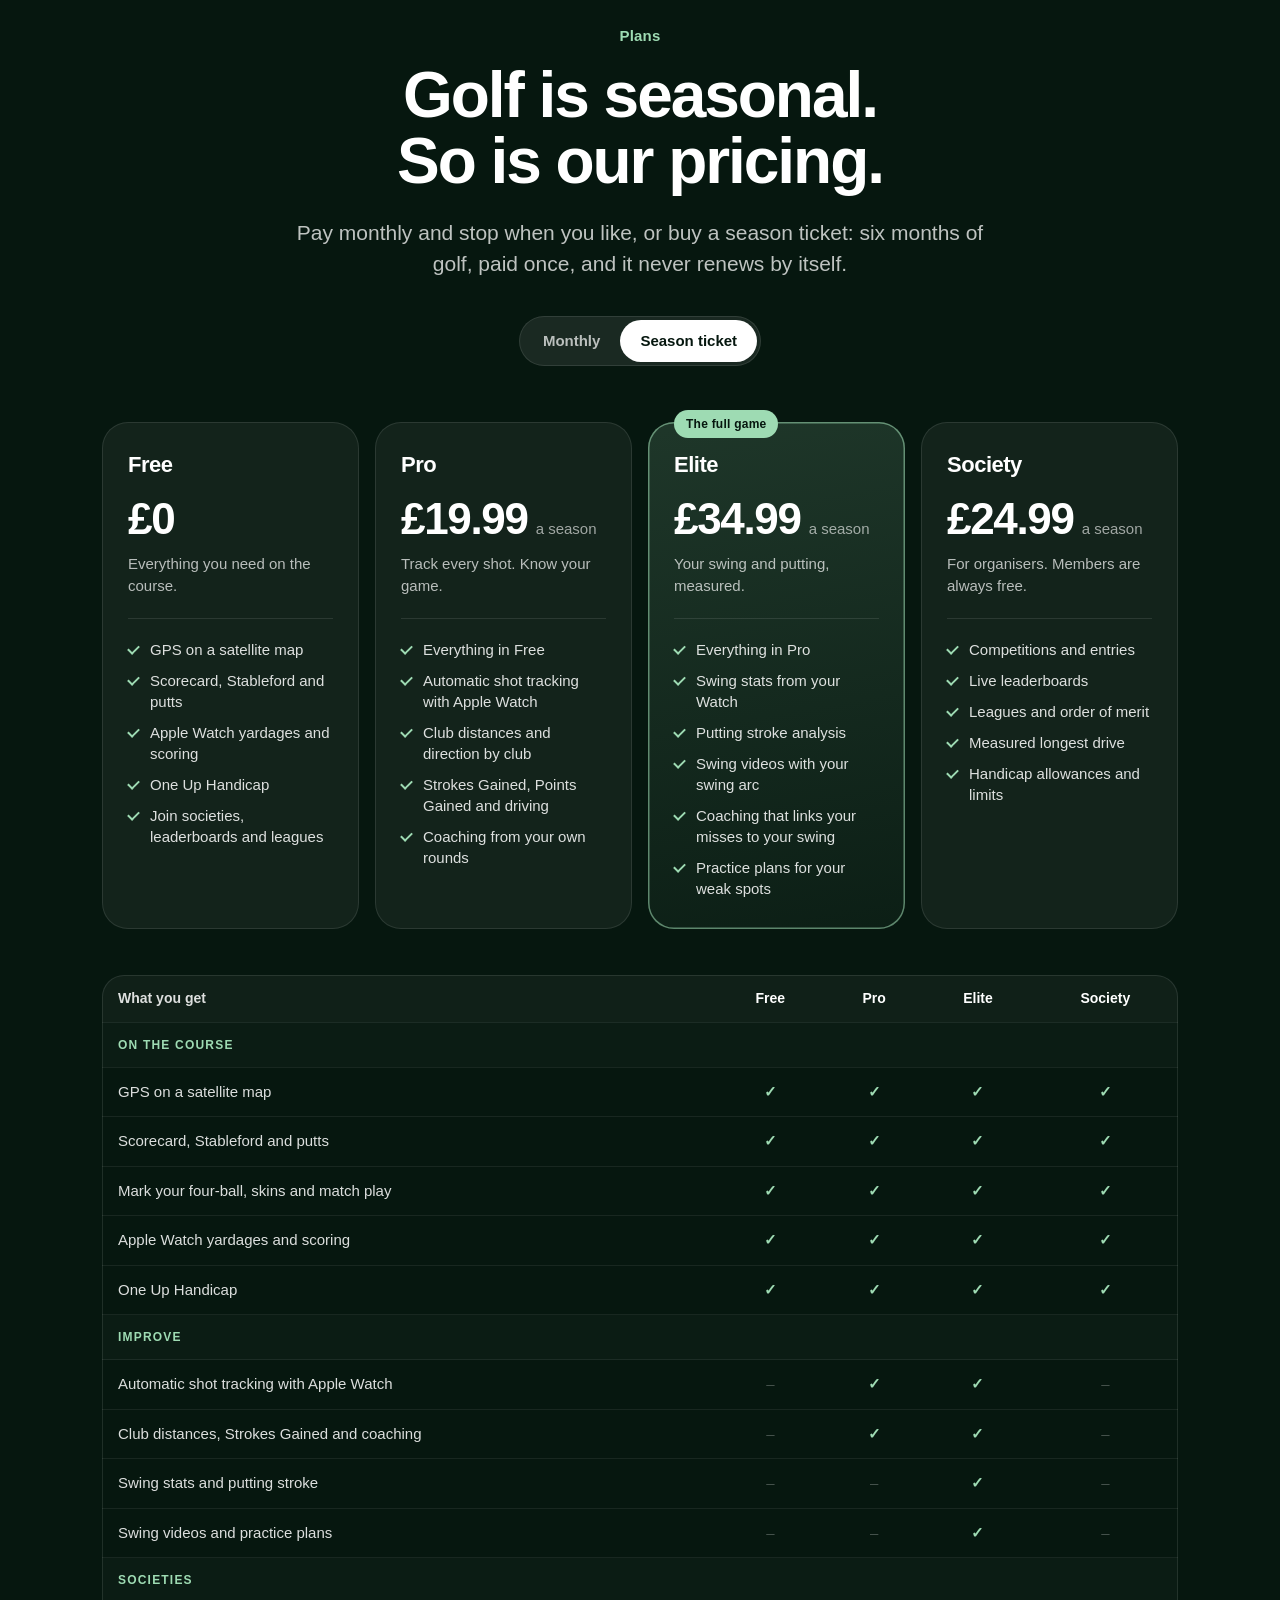
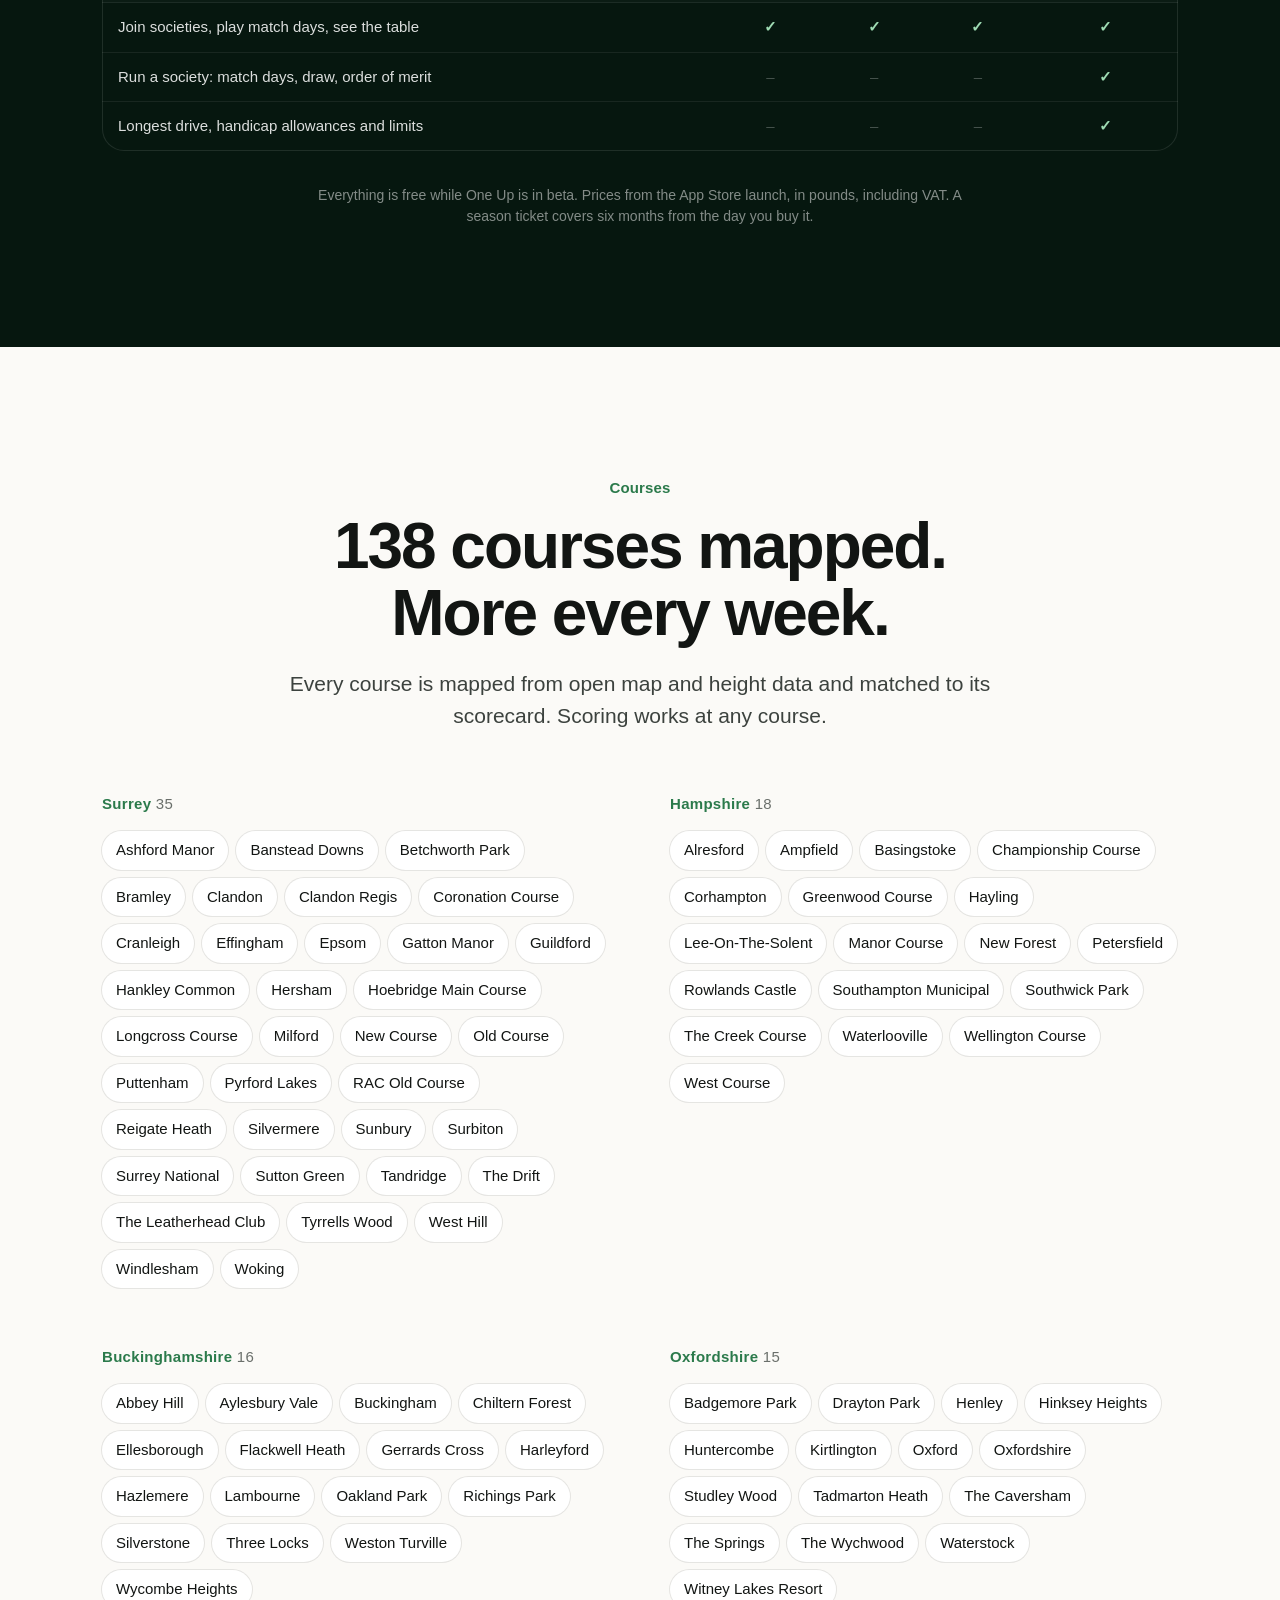
==== commit 70ed6c94: "New home page: games, societies, trust strip, comparison table" ====
--- a/index.html
+++ b/index.html
@@ -1,157 +1,573 @@
 <!doctype html>
 <html lang="en-GB">
 <head>
-<meta charset="utf-8"><meta name="viewport" content="width=device-width, initial-scale=1">
-<title>One Up: your golf companion</title>
-<meta name="description" content="GPS distances, scoring, getting better and golf with your mates. One Up is the golf companion app for iPhone. Free beta.">
+<meta charset="utf-8">
+<meta name="viewport" content="width=device-width, initial-scale=1, viewport-fit=cover">
+<title>One Up: get one up on your game</title>
+<meta name="description" content="GPS on a satellite map, automatic shot tracking with Apple Watch, swing and putting analysis, coaching from your own rounds and everything your golf society needs. One Up for iPhone and Apple Watch.">
+<meta name="theme-color" content="#06170f">
 <meta property="og:type" content="website">
 <meta property="og:site_name" content="One Up">
-<meta property="og:title" content="One Up: your golf companion">
-<meta property="og:description" content="GPS distances, scoring, getting better and golf with your mates. One Up is the golf companion app for iPhone. Free beta.">
+<meta property="og:title" content="Get One Up">
+<meta property="og:description" content="GPS, shot tracking, swing analysis and your golf society. One app, on iPhone and Apple Watch.">
 <meta property="og:url" content="https://oneupapparel.com/">
 <meta property="og:image" content="https://oneupapparel.com/invite/preview.png">
 <meta property="og:image:type" content="image/png">
 <meta property="og:image:width" content="1200">
 <meta property="og:image:height" content="630">
-<meta property="og:image:alt" content="The One Up logo: You're invited to join One Up, the golf companion app.">
+<meta property="og:image:alt" content="The One Up logo beside the app's hole map.">
 <meta name="twitter:card" content="summary_large_image">
-<meta name="twitter:title" content="One Up: your golf companion">
-<meta name="twitter:description" content="GPS distances, scoring, getting better and golf with your mates. One Up is the golf companion app for iPhone. Free beta.">
+<meta name="twitter:title" content="Get One Up">
+<meta name="twitter:description" content="GPS, shot tracking, swing analysis and your golf society. One app, on iPhone and Apple Watch.">
 <meta name="twitter:image" content="https://oneupapparel.com/invite/preview.png">
 <link rel="icon" href="https://gjreyupevmijlrhcgfhg.supabase.co/storage/v1/object/public/brand/one-up-icon-192.png">
 <link rel="apple-touch-icon" href="https://gjreyupevmijlrhcgfhg.supabase.co/storage/v1/object/public/brand/one-up-icon-192.png">
-<link rel="stylesheet" href="/style.css">
+<link rel="stylesheet" href="/home.css">
 <script src="/config.js"></script>
 </head>
-<body class="product">
-<!-- The One Up home page. The screenshots in /img/ are drawn from the app's own screens with demo data
-     (SiteScreenshots in the app's tests; the hole maps sit on Apple's satellite imagery from MapKit). No tracking. -->
-<header class="top">
-  <div class="wrap">
-    <a class="brand" href="/"><img src="/img/mark-white.png" width="113" height="96" alt="">One Up</a>
-    <a class="top-link" href="#get-it">Get the beta</a>
-  </div>
-</header>
-
-<main>
-<section class="intro">
-  <div class="wrap">
-    <div class="intro-copy">
-      <h1>Your golf companion</h1>
-      <p class="lead">GPS yardages, scoring and your golf mates, on iPhone and Apple Watch.</p>
-      <div class="cta"><a class="btn mint" data-get href="#get-it">Get the One Up beta</a></div>
-    </div>
-    <div class="intro-shots">
-      <div class="phone"><img src="/img/gps.jpg" width="600" height="1301" alt="One Up hole map on a satellite picture of the 3rd at Alresford, a par 4, from the tee: 417 yards to the middle of the green, 397 to the front and 437 to the back, plays like 421, with distance arcs every 50 yards and the driver suggested for shot 1."></div>
-    </div>
-  </div>
-</section>
-
-<section class="feature" id="gps">
-  <div class="wrap">
-    <div class="copy">
-      <h2>GPS on a satellite map</h2>
-      <p class="line">Front, middle and back of the green, and how far to every bunker, from where you stand.</p>
-    </div>
-    <div class="phone"><img src="/img/gps-2.jpg" width="600" height="1301" loading="lazy" alt="One Up hole map on a satellite picture of the 9th at Alresford, a par 4, from the tee: 337 yards to the middle of the green, 324 to the front and 346 to the back, plays like 333, with the distances to reach and carry the trees and the two greenside bunkers, and the driver suggested for shot 1."></div>
-  </div>
-</section>
-
-<section class="feature tint flip" id="watch">
-  <div class="wrap">
-    <div class="copy">
-      <h2>On your Apple Watch</h2>
-      <p class="line">Yardages on a satellite map of the hole, and your score in one swipe.</p>
-    </div>
-    <div class="watch"><img src="/img/watch-hole.jpg" width="410" height="502" loading="lazy" alt="One Up on Apple Watch, the 5th at Alresford, a par 4: 268 yards to the middle of the green, 286 to the back and 253 to the front, plays 257, a satellite picture of the hole with the line to the green, and wind of 12 miles an hour gusting 18."></div>
-  </div>
-</section>
-
-<section class="feature" id="improve">
-  <div class="wrap">
-    <div class="copy">
-      <h2>Score and get better</h2>
-      <p class="line">Your card and Stableford points as you play, then where you drop shots and what to practise.</p>
-    </div>
-    <div class="phone"><img src="/img/performance.jpg" width="600" height="1301" loading="lazy" alt="One Up Performance screen: today's practice session, Your ladder at rung 6 of 10, and where you can improve: missed saves at 3.0 strokes a round, then missed fairways."></div>
-  </div>
-</section>
-
-<section class="feature tint flip" id="mates">
-  <div class="wrap">
-    <div class="copy">
-      <h2>Golf with your mates</h2>
-      <p class="line">Live leaderboards for your society, and a league table for you and your mates.</p>
-    </div>
-    <div class="phone"><img src="/img/league.jpg" width="600" height="1301" loading="lazy" alt="A One Up friends' league, the Sunday Swindle League: the Winter 2026/27 season table with the best five Stableford scores counting, Matt top on 169 points ahead of Jamie Fletcher on 166."></div>
-  </div>
-</section>
-
-<section class="join" id="get-it">
-  <div class="wrap">
-    <h2>Get the One Up beta</h2>
-    <div class="card">
-      <div class="body">
-        <ol class="steps">
-          <li>
-            <span class="num">1</span>
-            <div>
-              <strong>Install Apple's free TestFlight app</strong>
-              <a class="btn secondary" href="https://apps.apple.com/app/testflight/id899247664">Get TestFlight</a>
-            </div>
-          </li>
-          <li>
-            <span class="num">2</span>
-            <div>
-              <strong>Get the One Up beta</strong>
-              <span class="sub" id="beta-note">Then tap Accept and Install in TestFlight.</span>
-              <a id="get" class="btn primary" href="/" style="display:none">Get the One Up beta</a>
-            </div>
-          </li>
-        </ol>
-        <p class="note">One Up never shows your email to other golfers.</p>
-      </div>
-    </div>
-  </div>
-</section>
-
-<section class="faq" id="faq">
-  <div class="wrap">
-    <h2>Questions</h2>
-    <div class="list">
-      <details>
-        <summary>Is it free?</summary>
-        <p>Yes, One Up is a free beta on iPhone.</p>
-      </details>
-      <details>
-        <summary>Which courses have GPS?</summary>
-        <p>Alresford, Hurtmore, North Hants, Alton, Farnham and Hindhead. Scoring works at any course.</p>
-      </details>
-      <details>
-        <summary>Do I need an iPhone?</summary>
-        <p>Yes. The Apple Watch is optional, and there's no Android version yet.</p>
-      </details>
+<body>
+<!-- The One Up home page. Screens in /img/ are drawn from the app's own views with made-up golfers (SiteScreenshots and
+     SiteScreenshotsFeatures in the app's tests); hole maps sit on Apple's satellite imagery from MapKit. No tracking,
+     no cookies, no third-party scripts. -->
+
+<nav class="nav" id="nav" aria-label="Main">
+  <div class="nav-in">
+    <a class="logo" href="#top" aria-label="One Up home"><img src="/img/mark-white.png" width="113" height="96" alt="">One Up</a>
+    <div class="links">
+      <a href="#play">Play</a>
+      <a href="#watch">Watch</a>
+      <a href="#improve">Improve</a>
+      <a href="#societies">Societies</a>
+      <a href="#games">Games</a>
+      <a href="#pricing">Pricing</a>
+    </div>
+    <div class="nav-cta">
+      <a class="society-link" href="/societies/">For societies</a>
+      <a class="pill small" data-get href="#get">Get the beta</a>
+    </div>
+  </div>
+</nav>
+
+<main id="top">
+
+<!-- Hero -->
+<section class="hero dark">
+  <div class="glow" aria-hidden="true"></div>
+  <div class="wrap hero-in">
+    <p class="eyebrow reveal">For iPhone and Apple Watch</p>
+    <h1 class="reveal">Get One&nbsp;Up.</h1>
+    <p class="sub reveal">On your game. On your mates. On every hole.</p>
+    <p class="lede reveal">GPS on a satellite map, every shot tracked from your wrist, your swing and putting measured, and your society in one place.</p>
+    <div class="actions reveal">
+      <a class="pill mint" data-get href="#get">Get the free beta</a>
+      <a class="text-link" href="#pricing">See plans <span aria-hidden="true">›</span></a>
+      <div class="qr"><img src="/img/beta-qr.svg" width="76" height="76" alt="QR code for the One Up beta on TestFlight"><p><strong>On your computer?</strong>Scan with your iPhone camera to join the beta.</p></div>
+    </div>
+    <div class="platforms reveal" aria-label="Works on"><span>iPhone</span><span>Apple Watch</span><span>Free beta on TestFlight</span></div>
+    <div class="hero-devices reveal">
+      <figure class="phone tilt-l"><img src="/img/hub.jpg" width="600" height="1301" alt="One Up's Performance page: the One Up Handicap at 12.1, started from an official 16.4, with Strokes Gained, Points Gained, Swing stats, Putting stroke and Swing videos."></figure>
+      <figure class="phone lead"><img src="/img/gps.jpg" width="600" height="1301" alt="One Up's hole map on a satellite picture of the 3rd at Alresford: 417 yards to the middle of the green, 397 to the front and 437 to the back, plays like 421."></figure>
+      <figure class="watch tilt-r"><img src="/img/watch-hole.jpg" width="410" height="502" alt="One Up on Apple Watch: 268 yards to the middle of the green on the 5th at Alresford, with the hole on a satellite picture."></figure>
+    </div>
+  </div>
+</section>
+
+<!-- Honest trust strip: facts only, no ratings or user counts while in beta -->
+<section class="trust" aria-label="At a glance">
+  <div class="wrap">
+    <ul>
+      <li><strong>Free while in beta</strong>Every feature, on TestFlight</li>
+      <li><strong data-course-count>138 courses</strong>Mapped with GPS, more every week</li>
+      <li><strong>Any course</strong>Scoring and Stableford anywhere</li>
+      <li><strong>No ads. No tracking.</strong>No cookies on this site either</li>
+      <li><strong>Built in the UK</strong>For the way UK golf is played</li>
+    </ul>
+  </div>
+</section>
+
+<!-- Everything in one -->
+<section class="everything">
+  <div class="wrap">
+    <p class="eyebrow green reveal">One app. Everything.</p>
+    <h2 class="reveal">The whole game,<br>in your pocket.</h2>
+    <div class="bento">
+      <article class="tile reveal"><span class="ic">◎</span><h3>GPS yardages</h3><p>Front, middle, back and every hazard, on a satellite map.</p></article>
+      <article class="tile reveal"><span class="ic">⌚︎</span><h3>Automatic shot tracking</h3><p>Your Apple Watch feels each swing and marks the shot.</p></article>
+      <article class="tile reveal"><span class="ic">↗</span><h3>Strokes Gained</h3><p>See exactly where you gain and lose shots.</p></article>
+      <article class="tile reveal"><span class="ic">∿</span><h3>Swing stats</h3><p>Rhythm, hand speed, arc, path and wrist rotation.</p></article>
+      <article class="tile reveal"><span class="ic">⚑</span><h3>Putting stroke</h3><p>Tempo, length and face, measured as you putt.</p></article>
+      <article class="tile reveal"><span class="ic">▶</span><h3>Swing videos</h3><p>Your swing arc drawn over your own video.</p></article>
+      <article class="tile reveal"><span class="ic">#</span><h3>One Up Handicap</h3><p>Moves with every round you play.</p></article>
+      <article class="tile reveal"><span class="ic">♛</span><h3>Society golf</h3><p>Members, match days, the draw and the order of merit.</p></article>
+      <article class="tile reveal"><span class="ic">⚇</span><h3>Mark your four-ball</h3><p>One phone scores the group. Everyone gets their own card.</p></article>
+      <article class="tile reveal"><span class="ic">◆</span><h3>Skins and match play</h3><p>Side games worked out hole by hole as you score.</p></article>
+      <article class="tile reveal"><span class="ic">●</span><h3>Live leaderboards</h3><p>Every score lands on every phone as it is entered.</p></article>
+      <article class="tile reveal"><span class="ic">↔</span><h3>Longest drive</h3><p>Measured at the ball and checked by a playing partner.</p></article>
+    </div>
+  </div>
+</section>
+
+<!-- Play: GPS -->
+<section class="chapter" id="play">
+  <div class="wrap split">
+    <div class="copy">
+      <p class="eyebrow green reveal">Play</p>
+      <h2 class="reveal">Know every yard.</h2>
+      <p class="body reveal">Distances to the front, middle and back of the green, and to reach and carry every bunker, from exactly where you stand. Drawn on a satellite picture of the hole, with arcs every 50 yards and the club you usually hit from there.</p>
+      <ul class="facts reveal">
+        <li><strong>138</strong><span>courses mapped across 10 counties</span></li>
+        <li><strong>Any</strong><span>course for scoring and Stableford</span></li>
+      </ul>
+    </div>
+    <figure class="phone reveal"><img src="/img/gps-2.jpg" width="600" height="1301" loading="lazy" alt="The 9th at Alresford on a satellite map: 337 yards to the middle, 324 to the front, 346 to the back, with the distances to the trees and two greenside bunkers."></figure>
+  </div>
+</section>
+
+<!-- Watch -->
+<section class="chapter dark" id="watch">
+  <div class="wrap split flip">
+    <div class="copy">
+      <p class="eyebrow mint reveal">Apple Watch</p>
+      <h2 class="reveal">Your Watch sees every shot.</h2>
+      <p class="body reveal">Leave your phone in the bag. Your Watch shows the yardages, feels each swing, marks the shot where you hit it and works out how far it went. Score with a swipe, and feel a tap when a shot is counted.</p>
+      <ul class="ticks reveal">
+        <li>Front, middle and back on a picture of the hole</li>
+        <li>Shots found automatically, practice swings left out</li>
+        <li>Swing and putting measured from your wrist</li>
+        <li>Your score and putts, one swipe away</li>
+      </ul>
+    </div>
+    <div class="duo reveal">
+      <figure class="watch big"><img src="/img/watch-hole.jpg" width="410" height="502" loading="lazy" alt="One Up on Apple Watch on the 5th at Alresford."></figure>
+      <figure class="phone small-phone"><img src="/img/lockscreen.jpg" width="600" height="1301" loading="lazy" alt="One Up's Live Activity on the Lock Screen during a society competition: hole 6, tied second of 12, 13 points through 5."></figure>
+    </div>
+  </div>
+</section>
+
+<!-- Improve: shot tracking + coaching -->
+<section class="chapter" id="improve">
+  <div class="wrap split">
+    <div class="copy">
+      <p class="eyebrow green reveal">Improve</p>
+      <h2 class="reveal">It knows where your shots go. And&nbsp;why.</h2>
+      <p class="body reveal">Every tracked shot builds your own record: how far each club really goes, which way it misses, and what your swing was doing when it did. One Up joins the dots and tells you, in plain English.</p>
+      <blockquote class="quote reveal">“Your 5-iron goes right. On those shots your Watch shows your lead wrist about 7° more open at impact.”</blockquote>
+    </div>
+    <div class="duo reveal">
+      <figure class="phone"><img src="/img/coaching.jpg" width="600" height="1301" loading="lazy" alt="One Up coaching: your 5-iron goes right, 12 of 18 shots finished right of where you were aiming, and the Watch shows the lead wrist about 7 degrees more open at impact on those shots."></figure>
+      <figure class="phone back"><img src="/img/shotreport.jpg" width="600" height="1301" loading="lazy" alt="A round's shot report at Alresford: the shots on a hole map and each club's distances and how far offline it went."></figure>
+    </div>
+  </div>
+</section>
+
+<!-- Swing stats -->
+<section class="chapter tint">
+  <div class="wrap split flip">
+    <div class="copy">
+      <p class="eyebrow green reveal">Swing stats</p>
+      <h2 class="reveal">Your swing, by the numbers.</h2>
+      <p class="body reveal">Wear your Watch on your lead wrist and every swing is measured, club by club. See your typical numbers, how consistent you are, and where each club finishes.</p>
+      <dl class="metrics reveal">
+        <div><dt>Rhythm</dt><dd>Backswing to downswing</dd></div>
+        <div><dt>Hand speed</dt><dd>At impact</dd></div>
+        <div><dt>Backswing arc</dt><dd>How far you swing back</dd></div>
+        <div><dt>Transition</dt><dd>Shallowing or steepening</dd></div>
+        <div><dt>Wrist path</dt><dd>In to out, or out to in</dd></div>
+        <div><dt>Wrist rotation</dt><dd>Open or closed at impact</dd></div>
+      </dl>
+    </div>
+    <figure class="phone reveal"><img src="/img/swingstats.jpg" width="600" height="1301" loading="lazy" alt="Swing stats for a 7 iron: 67 percent of shots finish right, rhythm 3.0 to 1, hand speed 20.2 mph, backswing arc 131 degrees, transition 4 degrees shallowing, wrist path 2 degrees out to in, wrist rotation 3 degrees open."></figure>
+  </div>
+</section>
+
+<!-- Swing videos -->
+<section class="chapter dark" id="video">
+  <div class="wrap split">
+    <div class="copy">
+      <p class="eyebrow mint reveal">Swing videos</p>
+      <h2 class="reveal">See your swing arc. Spot the loop.</h2>
+      <p class="body reveal">Film a swing, pick it from Photos, and your iPhone finds your body in every frame. It draws your hands' path, times your tempo, and shows whether you come over the top, stand up through the ball or keep your posture. The video never leaves your phone.</p>
+      <ul class="ticks reveal">
+        <li>Tempo, timed frame by frame</li>
+        <li>Over the top, or from the inside</li>
+        <li>Posture, head movement and weight shift</li>
+        <li>Address, top, impact and finish, side by side</li>
+      </ul>
+    </div>
+    <div class="arc-card reveal" aria-label="An illustration of a swing arc: the backswing in white, the downswing in green looping outside it, with tempo 2.8 to 1 and coming over the top by 7 centimetres.">
+      <svg viewBox="0 0 400 440" class="arc" role="img" aria-hidden="true">
+        <defs>
+          <linearGradient id="down" x1="0" y1="0" x2="1" y2="1"><stop offset="0" stop-color="#9edbb3"/><stop offset="1" stop-color="#4fbf7f"/></linearGradient>
+        </defs>
+        <line x1="70" y1="392" x2="330" y2="392" stroke="rgba(255,255,255,.12)" stroke-width="2"/>
+        <circle cx="222" cy="386" r="6" fill="#fff"/>
+        <text x="124" y="80" fill="rgba(255,255,255,.55)" font-size="13" text-anchor="middle" font-family="-apple-system, sans-serif">Top</text>
+        <text x="248" y="196" fill="#9edbb3" font-size="13" font-family="-apple-system, sans-serif">Outside the backswing</text>
+        <path class="draw back" d="M206 318 C 192 286, 172 242, 154 196 C 138 156, 126 122, 124 96" fill="none" stroke="#fff" stroke-width="5" stroke-linecap="round"/>
+        <path class="draw down" d="M124 96 C 160 98, 196 128, 218 176 C 236 216, 236 268, 214 314 C 204 336, 180 346, 152 340 C 126 334, 108 312, 100 290" fill="none" stroke="url(#down)" stroke-width="5" stroke-linecap="round"/>
+        <circle cx="206" cy="318" r="7" fill="#fff" class="pop"/>
+        <circle cx="124" cy="96" r="7" fill="#9edbb3" class="pop"/>
+      </svg>
+      <div class="readouts">
+        <div><span>Tempo</span><strong>2.8 : 1</strong></div>
+        <div><span>Downswing</span><strong>7 cm outside</strong></div>
+        <div><span>Finish</span><strong>Held</strong></div>
+      </div>
+      <div class="legend"><span><i class="w"></i>Backswing</span><span><i class="g"></i>Downswing</span></div>
+    </div>
+  </div>
+</section>
+
+<!-- Putting -->
+<section class="chapter">
+  <div class="wrap split flip">
+    <div class="copy">
+      <p class="eyebrow green reveal">Putting stroke</p>
+      <h2 class="reveal">Hole more putts.</h2>
+      <p class="body reveal">On the green your Watch quietly measures every stroke: your tempo, how far the putter goes back and through, whether you are still accelerating at the ball, and how much the face turns. Practise on the putting green and it measures there too.</p>
+      <ul class="facts reveal">
+        <li><strong>2 : 1</strong><span>the rhythm most good putters share</span></li>
+        <li><strong>Every</strong><span>stroke, on the course and the practice green</span></li>
+      </ul>
+    </div>
+    <figure class="phone reveal"><img src="/img/putting.jpg" width="600" height="1301" loading="lazy" alt="Putting stroke: tempo 2.0 to 1, backstroke 11 degrees, 83 percent of strokes accelerating, with good rhythm, accelerating through the ball and a steady face."></figure>
+  </div>
+</section>
+
+<!-- Handicap + hub -->
+<section class="chapter tint">
+  <div class="wrap split">
+    <div class="copy">
+      <p class="eyebrow green reveal">One Up Handicap</p>
+      <h2 class="reveal">A handicap that moves with&nbsp;you.</h2>
+      <p class="body reveal">Start from your official index and One Up works out a handicap from every full round you play, the way the World Handicap System does: your best 8 of 20, a cut after an exceptional round, and caps after a bad spell. New to golf? Play three rounds and get your first.</p>
+      <p class="body small reveal">One Up's own figure for your own rounds. Society competitions use their own handicaps.</p>
+    </div>
+    <figure class="phone reveal"><img src="/img/hub.jpg" width="600" height="1301" loading="lazy" alt="The Performance page with the One Up Handicap at 12.1."></figure>
+  </div>
+</section>
+
+
+<!-- Games and formats -->
+<section class="formats tint" id="games">
+  <div class="wrap">
+    <div class="center">
+      <p class="eyebrow green reveal">Games and formats</p>
+      <h2 class="reveal">Every game your group plays.</h2>
+      <p class="body reveal narrow">Pick the games when you tee off. One phone marks the four-ball, every player keeps their own card and handicap, and the games work themselves out as the scores go in.</p>
+    </div>
+    <div class="format-grid">
+      <article class="format feature wide reveal"><b>Most played</b><h3>Stableford</h3><p>Points on every hole from your own handicap. The society favourite, with countback on ties.</p></article>
+      <article class="format reveal"><b>Strokes</b><h3>Medal</h3><p>Gross and net stroke play, with handicap allowances.</p></article>
+      <article class="format reveal"><b>Side game</b><h3>Skins</h3><p>Net or gross. A tied hole carries the skin to the next.</p></article>
+      <article class="format reveal"><b>Head to head</b><h3>Match play</h3><p>Hole by hole, full handicap difference. "2 up thru 7" as you go.</p></article>
+      <article class="format reveal"><b>Pairs</b><h3>Better ball match play</h3><p>Two against two, the better net score counts. 90% of handicap.</p></article>
+      <article class="format reveal"><b>Pairs</b><h3>Better ball Stableford</h3><p>Each pair takes the better of their points on every hole. 85%.</p></article>
+      <article class="format reveal"><b>Society</b><h3>Four-ball draw</h3><p>Groups of four with tee times, random or by handicap.</p></article>
+      <article class="format reveal"><b>Prize</b><h3>Longest drive and nearest the pin</h3><p>Measured on the course, kept quiet until scoring closes.</p></article>
+      <article class="format reveal"><b>Season</b><h3>Order of merit</h3><p>By finishing position, best scores or head to head, with a minimum number of rounds.</p></article>
+      <article class="format feature wide reveal"><b>Coming next</b><h3>Foursomes, greensomes and Texas scramble</h3><p>Pairs and teams playing one ball. Tell us which your society plays most.</p></article>
+    </div>
+  </div>
+</section>
+
+<!-- Societies -->
+<section class="chapter dark" id="societies">
+  <div class="wrap">
+    <div class="center">
+      <p class="eyebrow mint reveal">Societies and leagues</p>
+      <h2 class="reveal">Run your society. Beautifully.</h2>
+      <p class="body reveal narrow">Competitions with entries and frozen handicaps, live leaderboards everyone can follow, season-long leagues and an order of merit. Longest drive is measured at the ball and confirmed by a playing partner, kept secret until scoring closes.</p>
+    </div>
+    <div class="trio reveal">
+      <figure class="phone"><img src="/img/leaderboard.jpg" width="600" height="1301" loading="lazy" alt="The Clubhouse with a society's live leaderboard: the featured live player in first on 18 points through 7."></figure>
+      <figure class="phone lead"><img src="/img/scoring.jpg" width="600" height="1301" loading="lazy" alt="The scorecard at Alresford with gross, net, Stableford points and putts."></figure>
+      <figure class="phone"><img src="/img/league.jpg" width="600" height="1301" loading="lazy" alt="The Sunday Swindle League table with the best five Stableford scores counting."></figure>
+    </div>
+    <ul class="chips reveal">
+      <li>Members and invitations</li><li>Match days at any course</li><li>Four-ball draw</li><li>Marker checks every card</li><li>Live leaderboards</li><li>Skins, pairs and matches</li><li>Order of merit</li><li>Society stats</li><li>Guests welcome</li><li>Members always free</li>
+    </ul>
+    <div class="actions center-actions reveal"><a class="pill mint" href="/societies/">Everything for organisers <span aria-hidden="true">›</span></a></div>
+  </div>
+</section>
+
+
+<!-- Numbers you can trust -->
+<section class="trustworthy">
+  <div class="wrap">
+    <div class="center">
+      <p class="eyebrow green reveal">How the numbers work</p>
+      <h2 class="reveal">Numbers you can stand behind.</h2>
+    </div>
+    <div class="why-grid">
+      <article class="why reveal"><h3>Handicaps, the World Handicap System way</h3><p>Your best 8 of your last 20 differentials, a cut after an exceptional round and caps after a bad spell. Course and playing handicaps use the tee's real Course and Slope Rating, never a guess.</p></article>
+      <article class="why reveal"><h3>A marker on every card</h3><p>In a society match day each card is checked by a playing partner before it counts. Any change after that is logged with who made it and why.</p></article>
+      <article class="why reveal"><h3>Courses from real data</h3><p>Hole maps are drawn from open map data and Environment Agency height data, and matched to the club's own scorecard. Where a number can't be found, it is left out, not invented.</p></article>
+      <article class="why reveal"><h3>Longest drive, measured</h3><p>Measured from the tee to where the ball came to rest, confirmed by someone in the group and hidden until scoring closes, so the last group out still has a chance.</p></article>
+    </div>
+  </div>
+</section>
+
+<!-- Make it yours -->
+<section class="chapter" id="colour">
+  <div class="wrap split flip">
+    <div class="copy">
+      <p class="eyebrow green reveal">Make it yours</p>
+      <h2 class="reveal">Play in your colours.</h2>
+      <p class="body reveal">From Clubhouse green to Links navy, pick the look that feels like your club. Scores keep their own colours in every palette, so a birdie always looks like a birdie.</p>
+      <div class="swatches reveal" role="radiogroup" aria-label="Try a palette">
+        <button role="radio" aria-checked="true" data-palette="clubhouse"><i style="--a:#133c29;--b:#9edbb3"></i>Clubhouse</button>
+        <button role="radio" aria-checked="false" data-palette="classic"><i style="--a:#121212;--b:#9edbb3"></i>Classic</button>
+        <button role="radio" aria-checked="false" data-palette="links"><i style="--a:#12264a;--b:#a8cdf2"></i>Links</button>
+        <button role="radio" aria-checked="false" data-palette="claret"><i style="--a:#5c1726;--b:#f2b3bf"></i>Claret</button>
+        <button role="radio" aria-checked="false" data-palette="heath"><i style="--a:#452b54;--b:#d6c0ed"></i>Heath</button>
+        <button role="radio" aria-checked="false" data-palette="sand"><i style="--a:#433021;--b:#edd4a3"></i>Sand</button>
+      </div>
+    </div>
+    <div class="mini reveal" id="mini" aria-hidden="true">
+      <div class="mini-hero"><span>ONE UP HANDICAP</span><strong>12.1</strong><em>Started from your official 16.4</em></div>
+      <div class="mini-row"><b>⌚︎</b>Swing stats<i>›</i></div>
+      <div class="mini-row"><b>⚑</b>Putting stroke<i>›</i></div>
+      <div class="mini-btn">Start a round</div>
+    </div>
+  </div>
+</section>
+
+<!-- Pricing -->
+<section class="pricing dark" id="pricing">
+  <div class="wrap">
+    <div class="center">
+      <p class="eyebrow mint reveal">Plans</p>
+      <h2 class="reveal">Golf is seasonal.<br>So is our pricing.</h2>
+      <p class="body reveal narrow">Pay monthly and stop when you like, or buy a season ticket: six months of golf, paid once, and it never renews by itself.</p>
+      <div class="toggle reveal" role="tablist" aria-label="How you pay">
+        <button role="tab" aria-selected="false" data-period="month">Monthly</button>
+        <button role="tab" aria-selected="true" data-period="season">Season ticket</button>
+      </div>
+    </div>
+    <div class="plans">
+      <article class="plan reveal">
+        <h3>Free</h3>
+        <p class="price"><strong>£0</strong></p>
+        <p class="tag">Everything you need on the course.</p>
+        <ul>
+          <li>GPS on a satellite map</li>
+          <li>Scorecard, Stableford and putts</li>
+          <li>Apple Watch yardages and scoring</li>
+          <li>One Up Handicap</li>
+          <li>Join societies, leaderboards and leagues</li>
+        </ul>
+      </article>
+      <article class="plan reveal">
+        <h3>Pro</h3>
+        <p class="price"><strong data-month="£4.99" data-season="£19.99">£19.99</strong><span data-month="a month" data-season="a season">a season</span></p>
+        <p class="tag">Track every shot. Know your game.</p>
+        <ul>
+          <li>Everything in Free</li>
+          <li>Automatic shot tracking with Apple Watch</li>
+          <li>Club distances and direction by club</li>
+          <li>Strokes Gained, Points Gained and driving</li>
+          <li>Coaching from your own rounds</li>
+        </ul>
+      </article>
+      <article class="plan best reveal">
+        <p class="flag">The full game</p>
+        <h3>Elite</h3>
+        <p class="price"><strong data-month="£7.99" data-season="£34.99">£34.99</strong><span data-month="a month" data-season="a season">a season</span></p>
+        <p class="tag">Your swing and putting, measured.</p>
+        <ul>
+          <li>Everything in Pro</li>
+          <li>Swing stats from your Watch</li>
+          <li>Putting stroke analysis</li>
+          <li>Swing videos with your swing arc</li>
+          <li>Coaching that links your misses to your swing</li>
+          <li>Practice plans for your weak spots</li>
+        </ul>
+      </article>
+      <article class="plan reveal">
+        <h3>Society</h3>
+        <p class="price"><strong data-month="£3.99" data-season="£24.99">£24.99</strong><span data-month="a month" data-season="a season">a season</span></p>
+        <p class="tag">For organisers. Members are always free.</p>
+        <ul>
+          <li>Competitions and entries</li>
+          <li>Live leaderboards</li>
+          <li>Leagues and order of merit</li>
+          <li>Measured longest drive</li>
+          <li>Handicap allowances and limits</li>
+        </ul>
+      </article>
+    </div>
+    <div class="compare-wrap reveal">
+      <table class="compare">
+        <thead><tr><th scope="col">What you get</th><th scope="col">Free</th><th scope="col">Pro</th><th scope="col">Elite</th><th scope="col">Society</th></tr></thead>
+        <tbody>
+          <tr class="grp"><td colspan="5">On the course</td></tr>
+          <tr><td>GPS on a satellite map</td><td class="y">✓</td><td class="y">✓</td><td class="y">✓</td><td class="y">✓</td></tr>
+          <tr><td>Scorecard, Stableford and putts</td><td class="y">✓</td><td class="y">✓</td><td class="y">✓</td><td class="y">✓</td></tr>
+          <tr><td>Mark your four-ball, skins and match play</td><td class="y">✓</td><td class="y">✓</td><td class="y">✓</td><td class="y">✓</td></tr>
+          <tr><td>Apple Watch yardages and scoring</td><td class="y">✓</td><td class="y">✓</td><td class="y">✓</td><td class="y">✓</td></tr>
+          <tr><td>One Up Handicap</td><td class="y">✓</td><td class="y">✓</td><td class="y">✓</td><td class="y">✓</td></tr>
+          <tr class="grp"><td colspan="5">Improve</td></tr>
+          <tr><td>Automatic shot tracking with Apple Watch</td><td class="n">–</td><td class="y">✓</td><td class="y">✓</td><td class="n">–</td></tr>
+          <tr><td>Club distances, Strokes Gained and coaching</td><td class="n">–</td><td class="y">✓</td><td class="y">✓</td><td class="n">–</td></tr>
+          <tr><td>Swing stats and putting stroke</td><td class="n">–</td><td class="n">–</td><td class="y">✓</td><td class="n">–</td></tr>
+          <tr><td>Swing videos and practice plans</td><td class="n">–</td><td class="n">–</td><td class="y">✓</td><td class="n">–</td></tr>
+          <tr class="grp"><td colspan="5">Societies</td></tr>
+          <tr><td>Join societies, play match days, see the table</td><td class="y">✓</td><td class="y">✓</td><td class="y">✓</td><td class="y">✓</td></tr>
+          <tr><td>Run a society: match days, draw, order of merit</td><td class="n">–</td><td class="n">–</td><td class="n">–</td><td class="y">✓</td></tr>
+          <tr><td>Longest drive, handicap allowances and limits</td><td class="n">–</td><td class="n">–</td><td class="n">–</td><td class="y">✓</td></tr>
+        </tbody>
+      </table>
+    </div>
+    <p class="fine reveal">Everything is free while One Up is in beta. Prices from the App Store launch, in pounds, including VAT. A season ticket covers six months from the day you buy it.</p>
+  </div>
+</section>
+
+<!-- Courses -->
+<section class="courses" id="courses">
+  <div class="wrap">
+    <div class="center">
+      <p class="eyebrow green reveal">Courses</p>
+      <h2 class="reveal">138 courses mapped.<br>More every week.</h2>
+      <p class="body reveal narrow">Every course is mapped from open map and height data and matched to its scorecard. Scoring works at any course.</p>
+    </div>
+<!-- courses:start (pipeline/scripts/site_courses.py) -->
+    <div class="counties reveal">
+      <div>
+        <h3>Surrey <span style="color:var(--muted);font-weight:500">35</span></h3>
+        <ul class="course-list">
+          <li>Ashford Manor</li><li>Banstead Downs</li><li>Betchworth Park</li><li>Bramley</li><li>Clandon</li><li>Clandon Regis</li><li>Coronation Course</li><li>Cranleigh</li><li>Effingham</li><li>Epsom</li><li>Gatton Manor</li><li>Guildford</li><li>Hankley Common</li><li>Hersham</li><li>Hoebridge Main Course</li><li>Longcross Course</li><li>Milford</li><li>New Course</li><li>Old Course</li><li>Puttenham</li><li>Pyrford Lakes</li><li>RAC Old Course</li><li>Reigate Heath</li><li>Silvermere</li><li>Sunbury</li><li>Surbiton</li><li>Surrey National</li><li>Sutton Green</li><li>Tandridge</li><li>The Drift</li><li>The Leatherhead Club</li><li>Tyrrells Wood</li><li>West Hill</li><li>Windlesham</li><li>Woking</li>
+        </ul>
+      </div>
+      <div>
+        <h3>Hampshire <span style="color:var(--muted);font-weight:500">18</span></h3>
+        <ul class="course-list">
+          <li>Alresford</li><li>Ampfield</li><li>Basingstoke</li><li>Championship Course</li><li>Corhampton</li><li>Greenwood Course</li><li>Hayling</li><li>Lee-On-The-Solent</li><li>Manor Course</li><li>New Forest</li><li>Petersfield</li><li>Rowlands Castle</li><li>Southampton Municipal</li><li>Southwick Park</li><li>The Creek Course</li><li>Waterlooville</li><li>Wellington Course</li><li>West Course</li>
+        </ul>
+      </div>
+      <div>
+        <h3>Buckinghamshire <span style="color:var(--muted);font-weight:500">16</span></h3>
+        <ul class="course-list">
+          <li>Abbey Hill</li><li>Aylesbury Vale</li><li>Buckingham</li><li>Chiltern Forest</li><li>Ellesborough</li><li>Flackwell Heath</li><li>Gerrards Cross</li><li>Harleyford</li><li>Hazlemere</li><li>Lambourne</li><li>Oakland Park</li><li>Richings Park</li><li>Silverstone</li><li>Three Locks</li><li>Weston Turville</li><li>Wycombe Heights</li>
+        </ul>
+      </div>
+      <div>
+        <h3>Oxfordshire <span style="color:var(--muted);font-weight:500">15</span></h3>
+        <ul class="course-list">
+          <li>Badgemore Park</li><li>Drayton Park</li><li>Henley</li><li>Hinksey Heights</li><li>Huntercombe</li><li>Kirtlington</li><li>Oxford</li><li>Oxfordshire</li><li>Studley Wood</li><li>Tadmarton Heath</li><li>The Caversham</li><li>The Springs</li><li>The Wychwood</li><li>Waterstock</li><li>Witney Lakes Resort</li>
+        </ul>
+      </div>
+      <div>
+        <h3>Kent <span style="color:var(--muted);font-weight:500">11</span></h3>
+        <ul class="course-list">
+          <li>Knole Park</li><li>Lamberhurst</li><li>Littlestone</li><li>Lullingstone Park</li><li>Mid Kent</li><li>North Foreland</li><li>Sene Valley</li><li>The Royal St. George's</li><li>Walmer and Kingsdown</li><li>Westerham</li><li>Wildernesse Club</li>
+        </ul>
+      </div>
+      <div>
+        <h3>Berkshire <span style="color:var(--muted);font-weight:500">10</span></h3>
+        <ul class="course-list">
+          <li>Bearwood Lakes</li><li>Donnington Valley</li><li>Hennerton</li><li>Mill Ride</li><li>Newbury & Crookham</li><li>Royal Ascot</li><li>Temple</li><li>The West Berkshire</li><li>Theale</li><li>Winter Hill</li>
+        </ul>
+      </div>
+      <div>
+        <h3>Wiltshire <span style="color:var(--muted);font-weight:500">10</span></h3>
+        <ul class="course-list">
+          <li>Chippenham</li><li>High Post</li><li>Kingsdown</li><li>North Wilts</li><li>Ogbourne Downs</li><li>Salisbury and South Wilts</li><li>The Manor House</li><li>Upavon</li><li>West Wilts</li><li>Wrag Barn</li>
+        </ul>
+      </div>
+      <div>
+        <h3>Dorset <span style="color:var(--muted);font-weight:500">8</span></h3>
+        <ul class="course-list">
+          <li>Bridport and West Dorset</li><li>Bulbury Woods</li><li>Came Down</li><li>Crane Valley - Valley Course</li><li>Ferndown</li><li>Highcliffe Castle</li><li>Remedy Oak</li><li>Yeovil</li>
+        </ul>
+      </div>
+      <div>
+        <h3>West Sussex <span style="color:var(--muted);font-weight:500">8</span></h3>
+        <ul class="course-list">
+          <li>Cowdray Park</li><li>Dyke</li><li>Haywards Heath</li><li>Lindfield</li><li>Pyecombe</li><li>Rookwood</li><li>Slinfold Park</li><li>West Sussex</li>
+        </ul>
+      </div>
+      <div>
+        <h3>East Sussex <span style="color:var(--muted);font-weight:500">6</span></h3>
+        <ul class="course-list">
+          <li>Cooden Beach</li><li>Highwoods</li><li>Mid Sussex</li><li>Piltdown</li><li>Rye Golf Club Old Course</li><li>West Hove</li>
+        </ul>
+      </div>
+      <div>
+        <h3>Spain <span style="color:var(--muted);font-weight:500">1</span></h3>
+        <ul class="course-list">
+          <li>La Finca</li>
+        </ul>
+      </div>
+    </div>
+  <!-- courses:end -->
+  </div>
+</section>
+
+<!-- Privacy promise -->
+<section class="promise tint">
+  <div class="wrap promise-in">
+    <div class="reveal"><strong>No ads.</strong><span>Just golf, on a clean screen.</span></div>
+    <div class="reveal"><strong>Your videos stay yours.</strong><span>Swing videos are read on your iPhone and never uploaded.</span></div>
+    <div class="reveal"><strong>Private by default.</strong><span>Your rounds are yours until you share them.</span></div>
+  </div>
+</section>
+
+
+<!-- Who makes it -->
+<section class="founder tint">
+  <div class="wrap">
+    <div class="founder-in">
+      <img class="reveal" src="/img/mark-white.png" width="113" height="96" alt="One Up">
+      <div class="reveal">
+        <blockquote>One Up is made by a golfer who runs a society that plays a different course every month. Every feature is tried on real rounds first, then by our beta testers, before it reaches you.</blockquote>
+        <cite>Questions, ideas or a format your society plays? <a href="mailto:matt@oneupapparel.com">Email us</a> or find us on <a href="https://www.instagram.com/playoneupgolf/">Instagram</a>.</cite>
+      </div>
+    </div>
+  </div>
+</section>
+
+<!-- Get it -->
+<section class="get dark" id="get">
+  <div class="glow low" aria-hidden="true"></div>
+  <div class="wrap center">
+    <img class="mark reveal" src="/img/mark-white.png" width="113" height="96" alt="">
+    <h2 class="reveal">See you on the first tee.</h2>
+    <p class="body reveal narrow" id="beta-note">One Up is in beta on iPhone. Install Apple's free TestFlight app, then tap the button to join.</p>
+    <div class="actions reveal center-actions">
+      <a class="pill ghost" href="https://apps.apple.com/app/testflight/id899247664">1. Get TestFlight</a>
+      <a class="pill mint" id="get-beta" data-get href="#get">2. Join the One Up beta</a>
+    </div>
+    <div class="actions center-actions reveal"><div class="qr"><img src="/img/beta-qr.svg" width="76" height="76" alt="QR code for the One Up beta on TestFlight"><p><strong>Reading this on a computer?</strong>Point your iPhone camera here.</p></div></div>
+  </div>
+</section>
+
+<!-- Questions -->
+<section class="faq">
+  <div class="wrap">
+    <h2 class="reveal">Questions</h2>
+    <div class="qs">
+      <details class="reveal"><summary>Is One Up free?</summary><p>Yes. GPS, scoring, your Watch, the One Up Handicap and joining societies are free. Pro and Elite add shot tracking, Strokes Gained and swing and putting analysis. Everything is free during the beta.</p></details>
+      <details class="reveal"><summary>What is a season ticket?</summary><p>Six months of Pro, Elite or Society, paid once from the day you buy it. It never renews by itself; we remind you before it ends.</p></details>
+      <details class="reveal"><summary>Do I need an Apple Watch?</summary><p>No. GPS, scoring and swing videos work on iPhone alone. Shot tracking, swing stats and putting stroke need an Apple Watch on your lead wrist.</p></details>
+      <details class="reveal"><summary>Which courses have GPS?</summary><p>138 courses across Surrey, Hampshire, Buckinghamshire, Oxfordshire, Kent, Berkshire, Wiltshire, Dorset, West Sussex and East Sussex, with more mapped every week. Scoring works at any course.</p></details>
+      <details class="reveal"><summary>Is it an official handicap?</summary><p>No. The One Up Handicap is worked out the way the World Handicap System does it, from your One Up rounds, but it is One Up's own figure and nothing is sent to England Golf.</p></details>
+      <details class="reveal"><summary>Can I score for my whole group?</summary><p>Yes. Choose Group when you start a round and add your playing partners by their One Up code or by name. You mark everyone on your phone, each player keeps their own card and handicap, and players with One Up get their card in their own app when the round finishes.</p></details>
+      <details class="reveal"><summary>Which games can we play?</summary><p>Stableford and medal on everyone's card, plus skins (net or gross, with carry-overs), match play and better ball, worked out as you score. Society match days add skins across the field, better ball pairs and four-ball matches from the draw.</p></details>
+      <details class="reveal"><summary>Do my society's members have to pay?</summary><p>No. Members are always free. The Society plan is for the organiser who runs it, and everything is free during the beta.</p></details>
+      <details class="reveal"><summary>Is there an Android version?</summary><p>Not yet. One Up is for iPhone, with Apple Watch optional.</p></details>
     </div>
   </div>
 </section>
 </main>
 
-<footer class="site-foot">
-  <a href="/privacy/">Privacy policy</a> &middot; <a href="mailto:matt@oneupapparel.com">Contact</a>
-  <p>Screens show the app with example golfers and scores.</p>
+<footer class="foot">
+  <div class="wrap foot-in">
+    <a class="logo dark-logo" href="#top"><img src="/img/mark-white.png" width="113" height="96" alt="">One Up</a>
+    <nav aria-label="Footer"><a href="/societies/">For societies</a><a href="#pricing">Pricing</a><a href="/privacy/">Privacy</a><a href="mailto:matt@oneupapparel.com">Contact</a><a href="https://www.instagram.com/playoneupgolf/">Instagram</a></nav>
+    <p>Screens show the app with made-up golfers and scores. Maps © OpenStreetMap contributors. Contains Environment Agency data, OGL v3. Apple Watch and iPhone are trademarks of Apple Inc.</p>
+  </div>
 </footer>
-<script>
-  (function () {
-    var download = window.ONE_UP_DOWNLOAD;
-    if (download) {
-      var get = document.getElementById('get');
-      get.href = download; get.style.display = 'block';
-      var heroes = document.querySelectorAll('[data-get]');
-      for (var i = 0; i < heroes.length; i++) heroes[i].href = download;
-    } else {
-      document.getElementById('beta-note').textContent = 'One Up is in beta on iPhone. Ask your society organiser for an invitation.';
-    }
-  })();
-</script>
+<script src="/home.js"></script>
 </body>
 </html>
--- a/home.css
+++ b/home.css
@@ -0,0 +1,378 @@
+/* One Up home page. Mobile first; system type (SF on Apple devices); no web fonts, no frameworks. */
+:root {
+  --forest: #133c29; --forest-2: #0d2e1f; --night: #06170f; --mint: #9edbb3; --leaf: #2b7a4b; --leaf-2: #4fbf7f;
+  --paper: #fbfaf7; --sage: #f0f3ee; --ink: #121513; --muted: #6a6f6b; --line: rgba(18, 21, 19, .09);
+  --radius: 28px; --max: 1120px;
+  --ease: cubic-bezier(.2, .8, .2, 1);
+}
+* { box-sizing: border-box; }
+html { scroll-behavior: smooth; -webkit-text-size-adjust: 100%; }
+@media (prefers-reduced-motion: reduce) { html { scroll-behavior: auto; } }
+body {
+  margin: 0; background: var(--paper); color: var(--ink);
+  font-family: -apple-system, BlinkMacSystemFont, "SF Pro Display", "SF Pro Text", "Helvetica Neue", Helvetica, Arial, sans-serif;
+  font-size: 17px; line-height: 1.5; -webkit-font-smoothing: antialiased; text-rendering: optimizeLegibility;
+}
+img { max-width: 100%; height: auto; display: block; }
+a { color: inherit; }
+.wrap { max-width: var(--max); margin: 0 auto; padding: 0 22px; }
+.center { text-align: center; }
+.narrow, .body.narrow { max-width: 34em; margin-left: auto; margin-right: auto; }
+
+/* Type */
+h1, h2, h3 { margin: 0; font-weight: 700; letter-spacing: -0.022em; text-wrap: balance; }
+h1 { font-size: clamp(52px, 11vw, 112px); line-height: 1.0; letter-spacing: -0.04em; }
+h2 { font-size: clamp(36px, 6.4vw, 64px); line-height: 1.04; letter-spacing: -0.032em; }
+h3 { font-size: 21px; line-height: 1.2; }
+.eyebrow { margin: 0 0 14px; font-size: 15px; font-weight: 600; letter-spacing: .01em; color: var(--muted); }
+.eyebrow.green { color: var(--leaf); }
+.eyebrow.mint { color: var(--mint); }
+.body { font-size: clamp(18px, 2vw, 21px); line-height: 1.5; color: #3c423e; margin: 22px 0 0; text-wrap: pretty; }
+.body.small { font-size: 15px; color: var(--muted); }
+.dark .body { color: rgba(255, 255, 255, .74); }
+.dark .body.small { color: rgba(255, 255, 255, .55); }
+
+/* Buttons */
+.pill { display: inline-flex; align-items: center; justify-content: center; gap: 8px; padding: 15px 26px; border-radius: 999px;
+  font-size: 17px; font-weight: 600; text-decoration: none; transition: transform .25s var(--ease), background .25s, box-shadow .25s; white-space: nowrap; }
+.pill:hover { transform: translateY(-1px); }
+.pill:active { transform: scale(.98); }
+.pill.mint { background: var(--mint); color: var(--night); box-shadow: 0 10px 30px rgba(158, 219, 179, .25); }
+.pill.mint:hover { background: #b2e6c3; }
+.pill.ghost { background: rgba(255, 255, 255, .1); color: #fff; box-shadow: inset 0 0 0 1px rgba(255, 255, 255, .22); }
+.pill.small { padding: 8px 15px; font-size: 14px; background: var(--mint); color: var(--night); }
+.text-link { color: var(--mint); font-weight: 600; text-decoration: none; font-size: 17px; }
+.text-link:hover { text-decoration: underline; }
+.actions { display: flex; align-items: center; gap: 22px; flex-wrap: wrap; margin-top: 34px; }
+.center-actions { justify-content: center; }
+
+/* Navigation: translucent glass that firms up after the hero */
+.nav { position: fixed; inset: 0 0 auto 0; z-index: 50; transition: background .35s, box-shadow .35s, backdrop-filter .35s; }
+.nav-in { max-width: var(--max); margin: 0 auto; padding: 0 22px; height: 52px; display: flex; align-items: center; justify-content: space-between; gap: 18px; }
+.nav.solid { background: rgba(6, 23, 15, .78); -webkit-backdrop-filter: saturate(180%) blur(20px); backdrop-filter: saturate(180%) blur(20px); box-shadow: 0 1px 0 rgba(255, 255, 255, .06); }
+.logo { display: flex; align-items: center; gap: 9px; color: #fff; text-decoration: none; font-weight: 700; font-size: 17px; letter-spacing: -.01em; }
+.logo img { height: 20px; width: auto; }
+.links { display: none; gap: 30px; }
+.links a { color: rgba(255, 255, 255, .78); text-decoration: none; font-size: 14px; transition: color .2s; }
+.links a:hover { color: #fff; }
+@media (min-width: 820px) { .links { display: flex; } }
+
+/* Dark bands */
+.dark { background: var(--night); color: #fff; position: relative; overflow: hidden; }
+.tint { background: var(--sage); }
+.glow { position: absolute; inset: -20% -10% auto -10%; height: 120%; pointer-events: none;
+  background: radial-gradient(60% 50% at 70% 20%, rgba(158, 219, 179, .20), transparent 70%), radial-gradient(50% 40% at 15% 60%, rgba(43, 122, 75, .30), transparent 70%); }
+.glow.low { inset: auto -10% -40% -10%; height: 100%; }
+
+/* Hero */
+.hero { padding: 120px 0 0; background: linear-gradient(180deg, var(--night) 0%, #0a2318 70%, #0d2c1e 100%); }
+.hero-in { position: relative; text-align: center; }
+.hero .eyebrow { color: var(--mint); font-size: 17px; }
+.hero h1 { color: #fff; }
+.hero .sub { margin: 18px 0 0; font-size: clamp(24px, 3.6vw, 40px); line-height: 1.15; font-weight: 600; letter-spacing: -.02em; color: var(--mint); text-wrap: balance; }
+.lede { max-width: 30em; margin: 24px auto 0; font-size: clamp(19px, 2.3vw, 24px); line-height: 1.45; color: rgba(255, 255, 255, .78); text-wrap: balance; }
+.hero .actions { justify-content: center; }
+.hero-devices { position: relative; margin: 64px auto 0; height: clamp(360px, 62vw, 640px); max-width: 860px; }
+.hero-devices .phone { position: absolute; bottom: -12%; width: clamp(190px, 32vw, 300px); }
+.hero-devices .lead { left: 50%; transform: translateX(-50%); z-index: 2; }
+.hero-devices .tilt-l { left: 6%; bottom: -20%; transform: rotate(-6deg); opacity: .9; }
+.hero-devices .watch { position: absolute; right: 8%; bottom: 14%; width: clamp(110px, 17vw, 168px); transform: rotate(5deg); z-index: 3; }
+@media (max-width: 640px) {
+  .hero-devices .tilt-l { left: -10%; }
+  .hero-devices .watch { right: -2%; }
+}
+
+/* Devices */
+.phone { margin: 0; background: #0a0a0a; padding: 10px; border-radius: 15.5% / 7.2%; box-shadow: 0 40px 80px -20px rgba(6, 23, 15, .45), 0 0 0 1px rgba(255, 255, 255, .08) inset; }
+.phone img { width: 100%; border-radius: 12.6% / 5.8%; background: #1b1b1b; }
+.watch { margin: 0; background: #0b0b0b; padding: 12px; border-radius: 30% / 25%; box-shadow: 0 30px 70px -20px rgba(0, 0, 0, .6), 0 0 0 1px rgba(255, 255, 255, .12) inset; }
+.watch img { width: 100%; border-radius: 22% / 18%; background: #000; }
+
+/* Everything grid */
+.everything { padding: 140px 0 120px; }
+.everything h2 { margin-bottom: 56px; }
+.bento { display: grid; grid-template-columns: 1fr; gap: 14px; }
+@media (min-width: 620px) { .bento { grid-template-columns: repeat(2, 1fr); } }
+@media (min-width: 980px) { .bento { grid-template-columns: repeat(4, 1fr); } }
+.tile { background: #fff; border-radius: 24px; padding: 28px 24px 26px; box-shadow: 0 1px 0 var(--line), 0 18px 40px -28px rgba(6, 23, 15, .25);
+  transition: transform .4s var(--ease), box-shadow .4s var(--ease); }
+.tile:hover { transform: translateY(-4px); box-shadow: 0 1px 0 var(--line), 0 28px 50px -26px rgba(6, 23, 15, .32); }
+.tile .ic { display: inline-flex; width: 44px; height: 44px; border-radius: 13px; align-items: center; justify-content: center; font-size: 22px;
+  background: linear-gradient(150deg, var(--forest), var(--night)); color: var(--mint); margin-bottom: 18px; }
+.tile h3 { font-size: 19px; }
+.tile p { margin: 8px 0 0; color: var(--muted); font-size: 15px; line-height: 1.45; }
+
+/* Chapters */
+.chapter { padding: 130px 0; }
+.split { display: grid; gap: 64px; align-items: center; }
+.split > .phone, .split > figure.phone { width: min(320px, 78vw); justify-self: center; }
+@media (min-width: 900px) {
+  .split { grid-template-columns: 1.05fr .95fr; gap: 80px; }
+  .split.flip > :first-child { order: 2; }
+}
+.facts { list-style: none; padding: 0; margin: 40px 0 0; display: grid; grid-template-columns: 1fr 1fr; gap: 24px; }
+.facts strong { display: block; font-size: 44px; line-height: 1; letter-spacing: -.03em; color: var(--forest); }
+.facts span { display: block; margin-top: 8px; font-size: 15px; color: var(--muted); line-height: 1.4; }
+.ticks { list-style: none; padding: 0; margin: 32px 0 0; display: grid; gap: 12px; }
+.ticks li { position: relative; padding-left: 30px; font-size: 17px; color: rgba(255, 255, 255, .86); }
+.ticks li::before { content: ""; position: absolute; left: 0; top: .32em; width: 18px; height: 18px; border-radius: 50%;
+  background: var(--mint) url("data:image/svg+xml,%3Csvg xmlns='http://www.w3.org/2000/svg' viewBox='0 0 24 24'%3E%3Cpath d='M6 12.5l4 4 8-9' fill='none' stroke='%2306170f' stroke-width='3' stroke-linecap='round' stroke-linejoin='round'/%3E%3C/svg%3E") center / 12px no-repeat; }
+.chapter:not(.dark) .ticks li { color: #2b302d; }
+.quote { margin: 36px 0 0; padding: 22px 24px; border-radius: 20px; background: var(--sage); font-size: 19px; line-height: 1.45; font-weight: 500; color: var(--forest); }
+.duo { position: relative; display: flex; justify-content: center; align-items: flex-end; gap: 0; min-height: 520px; }
+.duo .phone { width: min(290px, 64vw); position: relative; z-index: 2; }
+.duo .phone.back { position: absolute; width: min(250px, 54vw); right: max(0px, calc(50% - 300px)); bottom: 40px; z-index: 1; transform: rotate(5deg); opacity: .92; }
+.duo .phone.back + * { z-index: 3; }
+.duo .watch.big { width: min(230px, 52vw); z-index: 3; margin-right: -40px; margin-bottom: 30px; }
+.duo .small-phone { width: min(240px, 52vw); transform: rotate(4deg); }
+.metrics { margin: 34px 0 0; display: grid; grid-template-columns: 1fr 1fr; gap: 18px 24px; }
+.metrics div { border-top: 1px solid var(--line); padding-top: 12px; }
+.metrics dt { font-weight: 600; font-size: 17px; }
+.metrics dd { margin: 3px 0 0; color: var(--muted); font-size: 15px; }
+
+/* Swing arc illustration */
+.arc-card { position: relative; border-radius: var(--radius); padding: 26px; max-width: 460px; justify-self: center; width: 100%;
+  background: radial-gradient(80% 60% at 40% 20%, rgba(158, 219, 179, .12), transparent 70%), linear-gradient(160deg, #0f2f20, #071a11);
+  box-shadow: 0 0 0 1px rgba(255, 255, 255, .08) inset, 0 40px 80px -30px rgba(0, 0, 0, .7); }
+.arc { width: 100%; height: auto; }
+.arc .draw { stroke-dasharray: 600; stroke-dashoffset: 600; }
+.arc-card.in .draw.back { animation: draw 1.4s var(--ease) .2s forwards; }
+.arc-card.in .draw.down { animation: draw 1.1s var(--ease) 1.5s forwards; }
+.arc .pop { opacity: 0; }
+.arc-card.in .pop { animation: pop .5s var(--ease) forwards; }
+.arc-card.in .pop:last-of-type { animation-delay: 1.4s; }
+@keyframes draw { to { stroke-dashoffset: 0; } }
+@keyframes pop { to { opacity: 1; } }
+.readouts { display: grid; grid-template-columns: repeat(3, 1fr); gap: 10px; margin-top: 8px; }
+.readouts div { background: rgba(255, 255, 255, .06); border-radius: 14px; padding: 12px 12px; }
+.readouts span { display: block; font-size: 12px; color: rgba(255, 255, 255, .55); }
+.readouts strong { display: block; font-size: 17px; margin-top: 2px; }
+.legend { display: flex; gap: 18px; margin-top: 14px; font-size: 13px; color: rgba(255, 255, 255, .6); }
+.legend i { display: inline-block; width: 18px; height: 3px; border-radius: 2px; vertical-align: middle; margin-right: 7px; }
+.legend .w { background: #fff; } .legend .g { background: var(--mint); }
+
+/* Societies */
+.trio { display: flex; justify-content: center; align-items: flex-end; gap: clamp(10px, 3vw, 34px); margin-top: 70px; }
+.trio .phone { width: clamp(150px, 26vw, 280px); }
+.trio .phone:not(.lead) { transform: translateY(40px) scale(.92); opacity: .9; }
+@media (max-width: 560px) { .trio .phone:not(.lead) { display: none; } .trio .phone.lead { width: 72vw; } }
+.chips { list-style: none; padding: 0; margin: 80px auto 0; display: flex; flex-wrap: wrap; justify-content: center; gap: 10px; max-width: 760px; }
+.chips li { padding: 10px 18px; border-radius: 999px; background: rgba(255, 255, 255, .07); box-shadow: inset 0 0 0 1px rgba(255, 255, 255, .12); font-size: 15px; color: rgba(255, 255, 255, .85); }
+
+/* Palettes */
+.swatches { display: flex; flex-wrap: wrap; gap: 10px; margin-top: 30px; }
+.swatches button { appearance: none; border: 0; cursor: pointer; display: inline-flex; align-items: center; gap: 9px; padding: 9px 15px 9px 9px;
+  border-radius: 999px; background: #fff; font: inherit; font-size: 15px; font-weight: 500; color: var(--ink);
+  box-shadow: 0 0 0 1px var(--line); transition: box-shadow .2s, transform .2s; }
+.swatches button:hover { transform: translateY(-1px); }
+.swatches button[aria-checked="true"] { box-shadow: 0 0 0 2px var(--ink); }
+.swatches i { width: 22px; height: 22px; border-radius: 50%; background: linear-gradient(135deg, var(--a) 0 55%, var(--b) 55% 100%); }
+.mini { --a: #133c29; --a2: #06170f; --b: #9edbb3; --card: #eef3ee; justify-self: center; width: min(340px, 86vw); padding: 22px; border-radius: 34px; background: #fff;
+  box-shadow: 0 1px 0 var(--line), 0 40px 70px -40px rgba(6, 23, 15, .45); transition: background .4s; }
+.mini-hero { border-radius: 20px; padding: 18px; color: #fff; background: linear-gradient(140deg, var(--a), var(--a2)); transition: background .5s var(--ease); }
+.mini-hero span { display: block; font-size: 11px; font-weight: 800; letter-spacing: .12em; color: var(--b); transition: color .5s; }
+.mini-hero strong { display: block; font-size: 44px; line-height: 1.05; margin-top: 4px; letter-spacing: -.02em; }
+.mini-hero em { font-style: normal; font-size: 13px; color: rgba(255, 255, 255, .72); }
+.mini-row { display: flex; align-items: center; gap: 12px; margin-top: 12px; padding: 14px; border-radius: 14px; background: var(--card); font-weight: 600; font-size: 15px; transition: background .5s; }
+.mini-row b { color: var(--leaf); width: 20px; text-align: center; }
+.mini-row i { margin-left: auto; color: #b5b9b6; font-style: normal; }
+.mini-btn { margin-top: 14px; padding: 15px; border-radius: 14px; text-align: center; font-weight: 600; color: #fff; background: var(--a); transition: background .5s var(--ease); }
+
+/* Pricing */
+.pricing { padding: 140px 0 120px; }
+.toggle { display: inline-flex; margin-top: 36px; padding: 4px; border-radius: 999px; background: rgba(255, 255, 255, .08); box-shadow: inset 0 0 0 1px rgba(255, 255, 255, .1); }
+.toggle button { appearance: none; border: 0; cursor: pointer; font: inherit; font-size: 15px; font-weight: 600; padding: 10px 20px; border-radius: 999px; color: rgba(255, 255, 255, .7); background: transparent; transition: background .3s, color .3s; }
+.toggle button[aria-selected="true"] { background: #fff; color: var(--night); }
+.plans { display: grid; gap: 16px; margin-top: 56px; }
+@media (min-width: 700px) { .plans { grid-template-columns: repeat(2, 1fr); } }
+@media (min-width: 1080px) { .plans { grid-template-columns: repeat(4, 1fr); } }
+.plan { position: relative; border-radius: 26px; padding: 30px 26px; background: rgba(255, 255, 255, .05); box-shadow: inset 0 0 0 1px rgba(255, 255, 255, .1); display: flex; flex-direction: column; }
+.plan.best { background: linear-gradient(170deg, rgba(158, 219, 179, .16), rgba(158, 219, 179, .04)); box-shadow: inset 0 0 0 1.5px rgba(158, 219, 179, .55); }
+.plan .flag { position: absolute; top: -12px; left: 26px; margin: 0; padding: 5px 12px; border-radius: 999px; background: var(--mint); color: var(--night); font-size: 12px; font-weight: 700; letter-spacing: .02em; }
+.plan h3 { font-size: 22px; }
+.price { margin: 18px 0 0; display: flex; align-items: baseline; flex-wrap: wrap; gap: 4px 8px; }
+.price strong { font-size: 44px; letter-spacing: -.03em; line-height: 1; }
+.price span { color: rgba(255, 255, 255, .6); font-size: 15px; white-space: nowrap; }
+.tag { margin: 12px 0 0; color: rgba(255, 255, 255, .7); font-size: 15px; min-height: 2.9em; }
+.plan ul { list-style: none; padding: 0; margin: 20px 0 0; display: grid; gap: 10px; border-top: 1px solid rgba(255, 255, 255, .1); padding-top: 20px; }
+.plan li { font-size: 15px; color: rgba(255, 255, 255, .86); padding-left: 22px; position: relative; line-height: 1.4; }
+.plan li::before { content: ""; position: absolute; left: 0; top: .45em; width: 9px; height: 5px; border-left: 2px solid var(--mint); border-bottom: 2px solid var(--mint); transform: rotate(-45deg); }
+.fine { margin: 34px auto 0; max-width: 46em; text-align: center; font-size: 14px; color: rgba(255, 255, 255, .5); }
+.price strong, .price span { transition: opacity .25s; }
+.price.swap strong, .price.swap span { opacity: 0; }
+
+/* Courses */
+.courses { padding: 130px 0; }
+.counties { display: grid; gap: 50px; margin-top: 64px; }
+@media (min-width: 860px) { .counties { grid-template-columns: 1fr 1fr; gap: 60px; } }
+.counties h3 { font-size: 15px; font-weight: 600; letter-spacing: .02em; color: var(--leaf); margin-bottom: 18px; }
+.course-list { list-style: none; padding: 0; margin: 0; display: flex; flex-wrap: wrap; gap: 8px; }
+.course-list li { padding: 8px 14px; border-radius: 999px; background: #fff; box-shadow: 0 0 0 1px var(--line); font-size: 15px; }
+
+/* Promise */
+.promise { padding: 80px 0; }
+.promise-in { display: grid; gap: 30px; }
+@media (min-width: 820px) { .promise-in { grid-template-columns: repeat(3, 1fr); gap: 40px; } }
+.promise strong { display: block; font-size: 22px; letter-spacing: -.015em; }
+.promise span { display: block; margin-top: 6px; color: var(--muted); font-size: 16px; }
+
+/* Get it */
+.get { padding: 140px 0; text-align: center; }
+.get .mark { width: 74px; margin: 0 auto 30px; }
+.get h2 { color: #fff; }
+
+/* FAQ */
+.faq { padding: 120px 0 100px; }
+.faq h2 { text-align: center; margin-bottom: 50px; }
+.qs { max-width: 760px; margin: 0 auto; }
+.qs details { border-bottom: 1px solid var(--line); }
+.qs summary { list-style: none; cursor: pointer; padding: 22px 34px 22px 0; font-size: 19px; font-weight: 600; position: relative; }
+.qs summary::-webkit-details-marker { display: none; }
+.qs summary::after { content: "+"; position: absolute; right: 4px; top: 50%; transform: translateY(-50%); font-size: 26px; font-weight: 300; color: var(--leaf); transition: transform .3s var(--ease); }
+.qs details[open] summary::after { transform: translateY(-50%) rotate(45deg); }
+.qs p { margin: 0 0 24px; color: #4a504c; font-size: 17px; max-width: 40em; }
+
+/* Footer */
+.foot { background: var(--night); color: rgba(255, 255, 255, .6); padding: 46px 0 56px; font-size: 13px; }
+.foot-in { display: grid; gap: 18px; }
+.foot nav { display: flex; gap: 22px; }
+.foot nav a { color: rgba(255, 255, 255, .8); text-decoration: none; font-size: 14px; }
+.foot nav a:hover { color: #fff; }
+.foot p { margin: 0; max-width: 60em; line-height: 1.6; }
+
+/* Scroll reveal: content is visible without script; the page adds .js to animate. */
+.js .reveal { opacity: 0; transform: translateY(26px); transition: opacity .9s var(--ease), transform .9s var(--ease); }
+.js .reveal.in { opacity: 1; transform: none; }
+@media (prefers-reduced-motion: reduce) {
+  .js .reveal { opacity: 1; transform: none; transition: none; }
+  .arc .draw { stroke-dashoffset: 0; } .arc .pop { opacity: 1; }
+  .arc-card.in .draw, .arc-card.in .pop { animation: none; }
+}
+:focus-visible { outline: 3px solid var(--leaf-2); outline-offset: 3px; border-radius: 8px; }
+
+/* ===== 18 Nov 2026 upgrade: trust strip, formats, live demo, comparison, societies page ===== */
+.nav-cta { display: flex; align-items: center; gap: 14px; }
+.nav-cta .society-link { display: none; color: rgba(255, 255, 255, .86); font-size: 14px; font-weight: 600; text-decoration: none; }
+.nav-cta .society-link:hover { color: #fff; }
+@media (min-width: 980px) { .nav-cta .society-link { display: inline; } }
+.links a[aria-current="page"] { color: #fff; }
+
+/* Platforms and QR beside the hero buttons */
+.platforms { display: flex; justify-content: center; flex-wrap: wrap; gap: 8px; margin-top: 22px; }
+.platforms span { font-size: 13px; font-weight: 600; color: rgba(255, 255, 255, .7); padding: 6px 12px; border-radius: 999px; box-shadow: inset 0 0 0 1px rgba(255, 255, 255, .16); }
+.qr { display: none; align-items: center; gap: 14px; padding: 10px 16px 10px 10px; border-radius: 18px; background: rgba(255, 255, 255, .06); box-shadow: inset 0 0 0 1px rgba(255, 255, 255, .12); text-align: left; }
+.qr img { width: 76px; height: 76px; border-radius: 10px; background: #fff; padding: 4px; }
+.qr p { margin: 0; font-size: 13px; line-height: 1.35; color: rgba(255, 255, 255, .7); max-width: 12em; }
+.qr strong { display: block; color: #fff; font-size: 14px; }
+@media (min-width: 900px) and (hover: hover) { .qr { display: inline-flex; } }
+
+/* Honest trust strip */
+.trust { background: #0b2219; color: #fff; padding: 22px 0; border-top: 1px solid rgba(255, 255, 255, .06); }
+.trust ul { list-style: none; margin: 0; padding: 0; display: grid; gap: 14px 28px; grid-template-columns: repeat(2, 1fr); }
+@media (min-width: 900px) { .trust ul { grid-template-columns: repeat(5, auto); justify-content: space-between; } }
+.trust li { font-size: 14px; color: rgba(255, 255, 255, .7); line-height: 1.35; }
+.trust strong { display: block; color: var(--mint); font-size: 17px; letter-spacing: -.01em; }
+
+/* Formats grid */
+.formats { padding: 130px 0 120px; }
+.format-grid { display: grid; gap: 12px; margin-top: 56px; grid-template-columns: 1fr; }
+@media (min-width: 600px) { .format-grid { grid-template-columns: repeat(2, 1fr); } }
+@media (min-width: 980px) { .format-grid { grid-template-columns: repeat(4, 1fr); } }
+.format { position: relative; border-radius: 22px; padding: 22px 22px 20px; background: #fff; box-shadow: 0 1px 0 var(--line), 0 18px 40px -30px rgba(6, 23, 15, .3); }
+.format b { display: inline-block; font-size: 11px; font-weight: 800; letter-spacing: .1em; text-transform: uppercase; color: var(--leaf); margin-bottom: 10px; }
+.format h3 { font-size: 19px; }
+.format p { margin: 6px 0 0; color: var(--muted); font-size: 15px; line-height: 1.45; }
+.format.feature { background: linear-gradient(160deg, var(--forest), var(--night)); color: #fff; }
+.format.feature b { color: var(--mint); }
+.format.feature p { color: rgba(255, 255, 255, .72); }
+@media (min-width: 980px) { .format.wide { grid-column: span 2; } }
+.dark .format { background: rgba(255, 255, 255, .05); box-shadow: inset 0 0 0 1px rgba(255, 255, 255, .1); color: #fff; }
+.dark .format b { color: var(--mint); }
+.dark .format p { color: rgba(255, 255, 255, .68); }
+
+/* Live leaderboard demo (made-up golfers, animated by home.js) */
+.live-demo { width: min(440px, 100%); justify-self: center; border-radius: 26px; padding: 18px; background: #fff; color: var(--ink);
+  box-shadow: 0 1px 0 var(--line), 0 40px 80px -36px rgba(0, 0, 0, .55); }
+.live-demo header { display: flex; align-items: center; justify-content: space-between; margin-bottom: 10px; }
+.live-demo header strong { font-size: 15px; }
+.live-demo header span { font-size: 12px; color: var(--muted); }
+.live-pill { display: inline-flex; align-items: center; gap: 6px; font-size: 11px; font-weight: 800; letter-spacing: .08em; color: #c0392b; }
+.live-pill::before { content: ""; width: 7px; height: 7px; border-radius: 50%; background: #e74c3c; animation: pulse 1.6s infinite; }
+@keyframes pulse { 50% { opacity: .25; } }
+.lb-head, .lb-row { display: grid; grid-template-columns: 34px 1fr 44px 44px; align-items: center; gap: 6px; }
+.lb-head { font-size: 11px; font-weight: 700; color: var(--muted); padding: 4px 8px; text-transform: uppercase; letter-spacing: .06em; }
+.lb-head span:nth-child(n+3), .lb-row span:nth-child(n+3) { text-align: right; }
+.lb-rows { position: relative; }
+.lb-row { padding: 9px 8px; border-radius: 12px; font-size: 15px; transition: transform .6s var(--ease), background .6s; background: transparent; }
+.lb-row .pos { font-weight: 700; }
+.lb-row .pts { font-weight: 800; }
+.lb-row.bump { background: rgba(79, 191, 127, .14); }
+.lb-row .who { display: flex; align-items: center; gap: 8px; white-space: nowrap; overflow: hidden; }
+.lb-row .who i { flex: none; width: 24px; height: 24px; border-radius: 50%; background: var(--sage); color: var(--forest); font-style: normal; font-size: 10px; font-weight: 800; display: grid; place-items: center; }
+.live-demo footer { margin-top: 10px; font-size: 12px; color: var(--muted); text-align: center; }
+@media (prefers-reduced-motion: reduce) { .lb-row { transition: none; } .live-pill::before { animation: none; } }
+
+/* Numbers you can trust */
+.trustworthy { padding: 120px 0; }
+.why-grid { display: grid; gap: 14px; margin-top: 50px; }
+@media (min-width: 820px) { .why-grid { grid-template-columns: repeat(2, 1fr); } }
+.why { border-radius: 22px; padding: 26px; background: #fff; box-shadow: 0 0 0 1px var(--line); }
+.why h3 { font-size: 19px; }
+.why p { margin: 8px 0 0; color: #4a504c; font-size: 16px; line-height: 1.5; }
+
+/* Comparison table */
+.compare-wrap { margin-top: 46px; overflow-x: auto; -webkit-overflow-scrolling: touch; border-radius: 22px; box-shadow: inset 0 0 0 1px rgba(255, 255, 255, .1); }
+.compare { width: 100%; min-width: 620px; border-collapse: collapse; font-size: 15px; }
+.compare th, .compare td { padding: 13px 16px; text-align: center; border-bottom: 1px solid rgba(255, 255, 255, .07); }
+.compare th:first-child, .compare td:first-child { text-align: left; color: rgba(255, 255, 255, .86); }
+.compare thead th { font-size: 14px; color: #fff; background: rgba(255, 255, 255, .04); position: sticky; top: 0; }
+.compare tbody tr:last-child td { border-bottom: 0; }
+.compare .y { color: var(--mint); font-weight: 800; }
+.compare .n { color: rgba(255, 255, 255, .25); }
+.compare .grp td { font-size: 12px; font-weight: 800; letter-spacing: .1em; text-transform: uppercase; color: var(--mint); text-align: left; background: rgba(255, 255, 255, .02); }
+
+/* Founder note */
+.founder { padding: 110px 0; }
+.founder-in { display: grid; gap: 30px; align-items: center; max-width: 880px; margin: 0 auto; }
+@media (min-width: 820px) { .founder-in { grid-template-columns: 120px 1fr; gap: 44px; } }
+.founder-in img { width: 120px; height: auto; padding: 24px; border-radius: 30px; background: var(--night); }
+.founder blockquote { margin: 0; font-size: clamp(20px, 2.4vw, 26px); line-height: 1.45; letter-spacing: -.01em; color: var(--forest); font-weight: 500; text-wrap: pretty; }
+.founder cite { display: block; margin-top: 16px; font-style: normal; font-size: 15px; color: var(--muted); }
+
+/* Societies page */
+.page-hero { padding: 140px 0 110px; background: linear-gradient(180deg, var(--night) 0%, #0a2318 100%); text-align: center; }
+.page-hero h1 { font-size: clamp(46px, 9vw, 96px); }
+.page-hero .lede { margin-top: 26px; }
+.page-hero .actions { justify-content: center; }
+.before-after { padding: 120px 0; }
+.ba { display: grid; gap: 16px; margin-top: 50px; }
+@media (min-width: 820px) { .ba { grid-template-columns: 1fr 1fr; } }
+.ba > div { border-radius: 24px; padding: 28px; }
+.ba .before { background: #fff; box-shadow: 0 0 0 1px var(--line); }
+.ba .after { background: linear-gradient(160deg, var(--forest), var(--night)); color: #fff; }
+.ba h3 { font-size: 15px; font-weight: 700; letter-spacing: .06em; text-transform: uppercase; margin-bottom: 16px; }
+.ba .before h3 { color: var(--muted); }
+.ba .after h3 { color: var(--mint); }
+.ba ul { list-style: none; margin: 0; padding: 0; display: grid; gap: 12px; }
+.ba li { position: relative; padding-left: 28px; font-size: 17px; line-height: 1.4; }
+.ba .before li { color: #555b57; }
+.ba .before li::before { content: "×"; position: absolute; left: 4px; top: -1px; color: #b0483f; font-weight: 800; }
+.ba .after li::before { content: ""; position: absolute; left: 0; top: .3em; width: 18px; height: 18px; border-radius: 50%;
+  background: var(--mint) url("data:image/svg+xml,%3Csvg xmlns='http://www.w3.org/2000/svg' viewBox='0 0 24 24'%3E%3Cpath d='M6 12.5l4 4 8-9' fill='none' stroke='%2306170f' stroke-width='3' stroke-linecap='round' stroke-linejoin='round'/%3E%3C/svg%3E") center / 12px no-repeat; }
+.pillars { display: grid; gap: 16px; margin-top: 56px; }
+@media (min-width: 900px) { .pillars { grid-template-columns: repeat(3, 1fr); } }
+.pillar { border-radius: 26px; padding: 30px 26px; background: rgba(255, 255, 255, .05); box-shadow: inset 0 0 0 1px rgba(255, 255, 255, .1); }
+.pillar .num { display: inline-grid; place-items: center; width: 40px; height: 40px; border-radius: 12px; background: var(--mint); color: var(--night); font-weight: 800; margin-bottom: 18px; }
+.pillar h3 { font-size: 24px; }
+.pillar p { margin: 8px 0 0; color: rgba(255, 255, 255, .7); font-size: 16px; }
+.pillar ul { list-style: none; padding: 0; margin: 18px 0 0; display: grid; gap: 9px; }
+.pillar li { font-size: 15px; color: rgba(255, 255, 255, .86); padding-left: 22px; position: relative; line-height: 1.4; }
+.pillar li::before { content: ""; position: absolute; left: 0; top: .45em; width: 9px; height: 5px; border-left: 2px solid var(--mint); border-bottom: 2px solid var(--mint); transform: rotate(-45deg); }
+.steps { display: grid; gap: 16px; margin-top: 50px; counter-reset: s; }
+@media (min-width: 900px) { .steps { grid-template-columns: repeat(3, 1fr); } }
+.step { border-radius: 24px; padding: 28px; background: #fff; box-shadow: 0 0 0 1px var(--line); counter-increment: s; }
+.step::before { content: counter(s); display: block; font-size: 54px; font-weight: 800; line-height: 1; letter-spacing: -.04em; color: var(--mint); -webkit-text-stroke: 1.5px var(--forest); margin-bottom: 14px; }
+.step h3 { font-size: 20px; }
+.step p { margin: 8px 0 0; color: var(--muted); font-size: 16px; }
+.split-live { display: grid; gap: 56px; align-items: center; }
+@media (min-width: 900px) { .split-live { grid-template-columns: 1fr 1fr; gap: 80px; } }
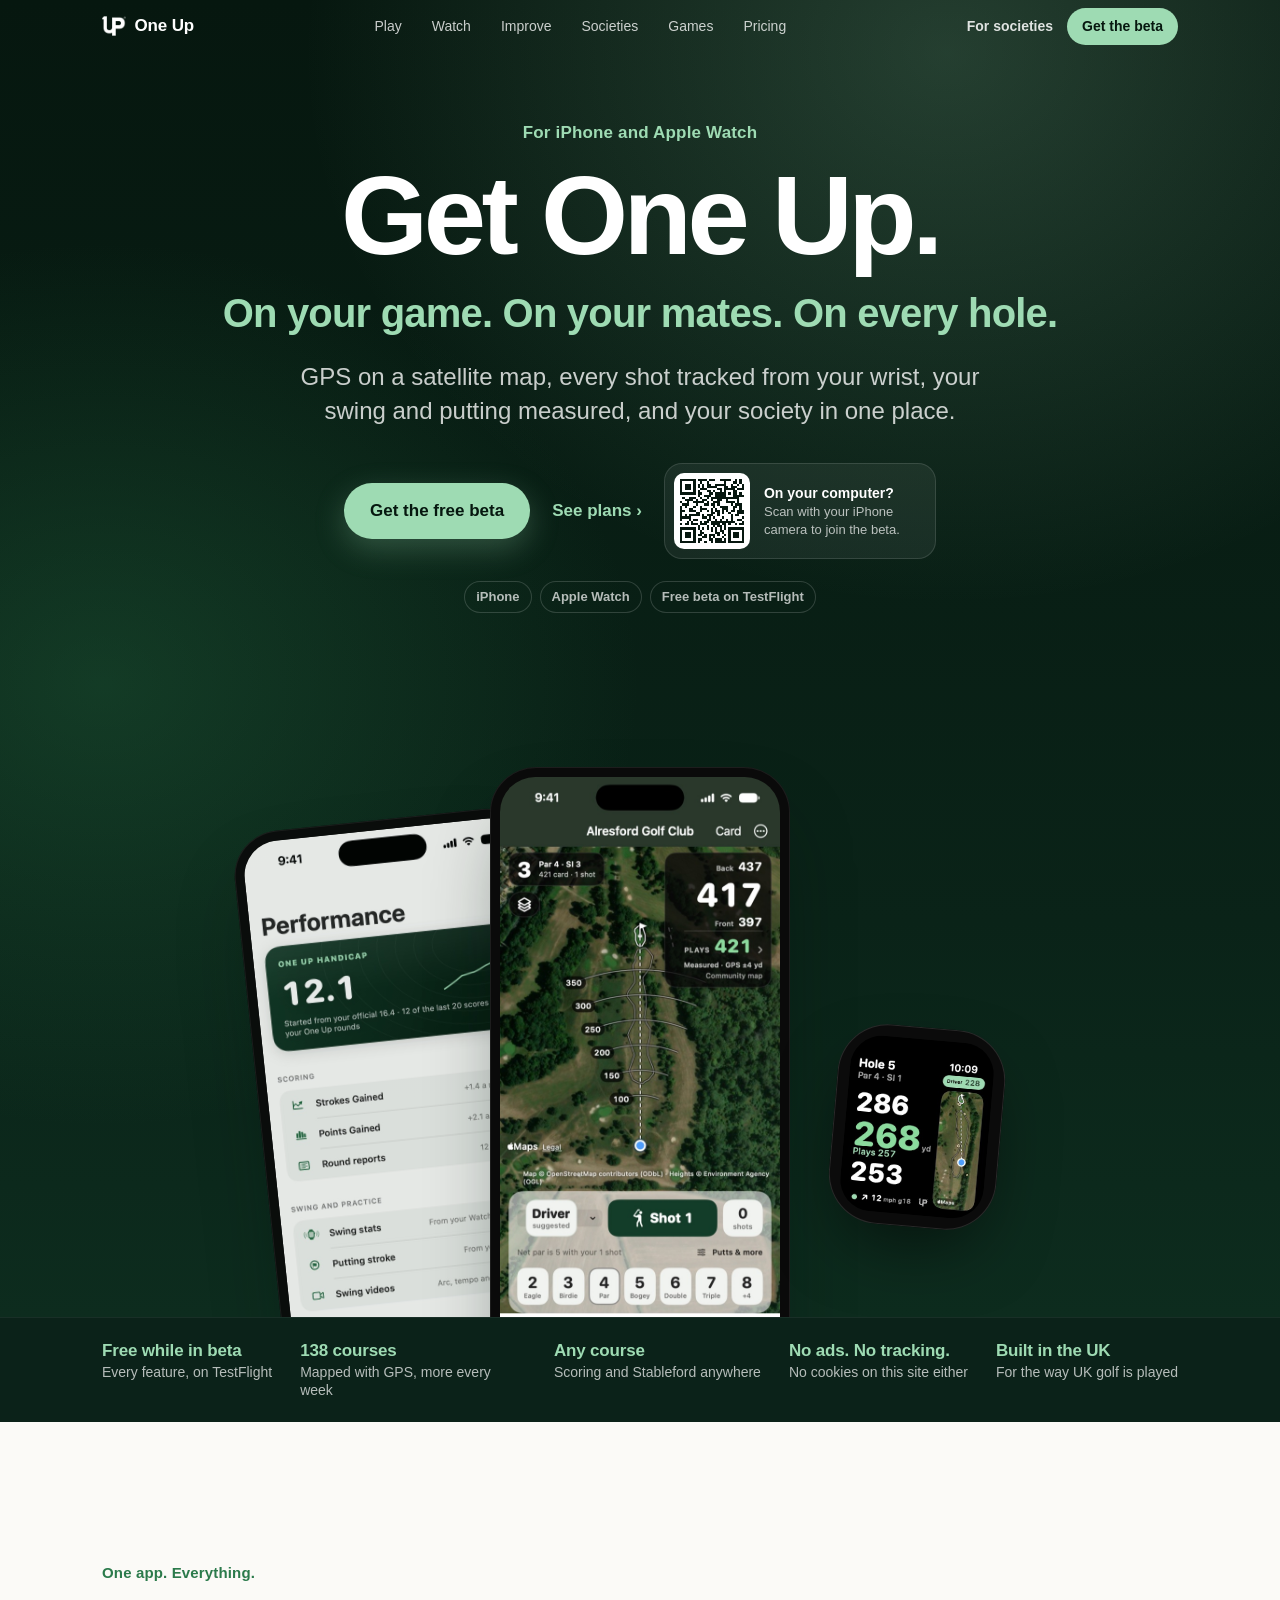
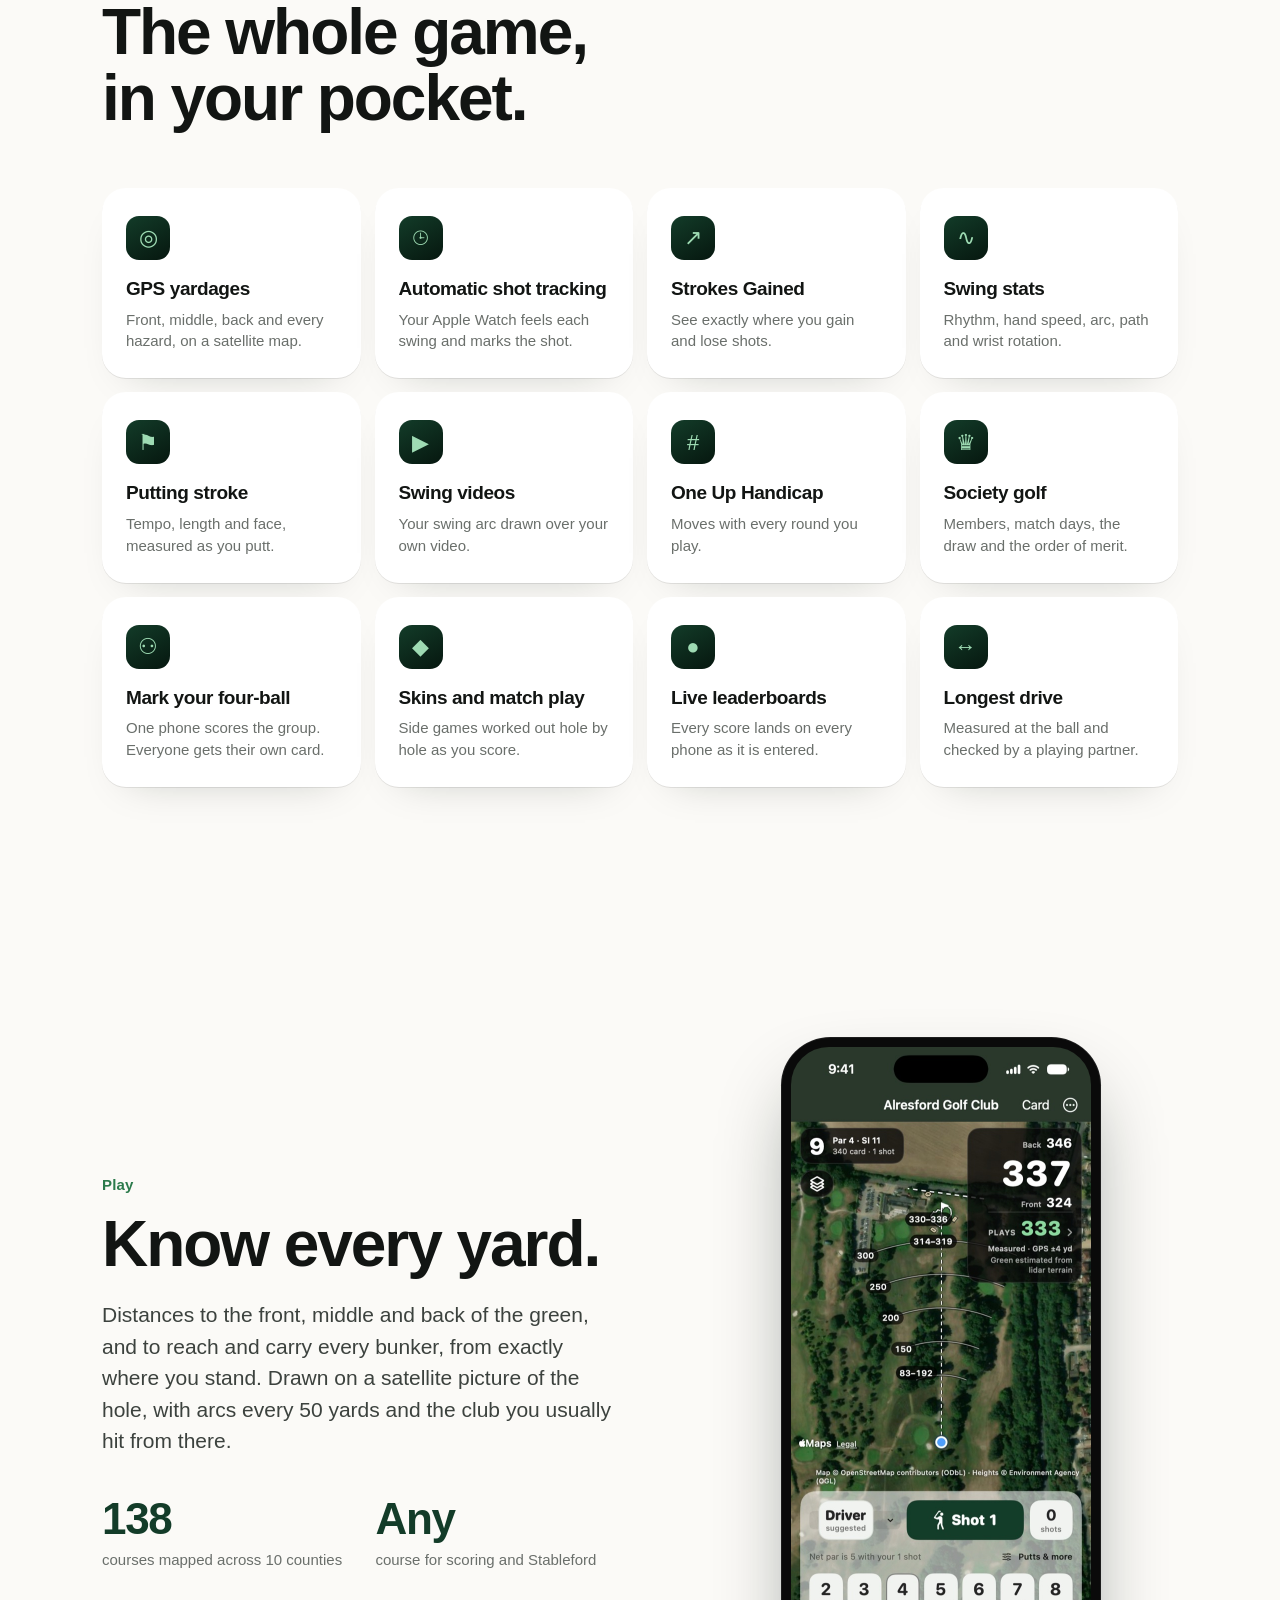
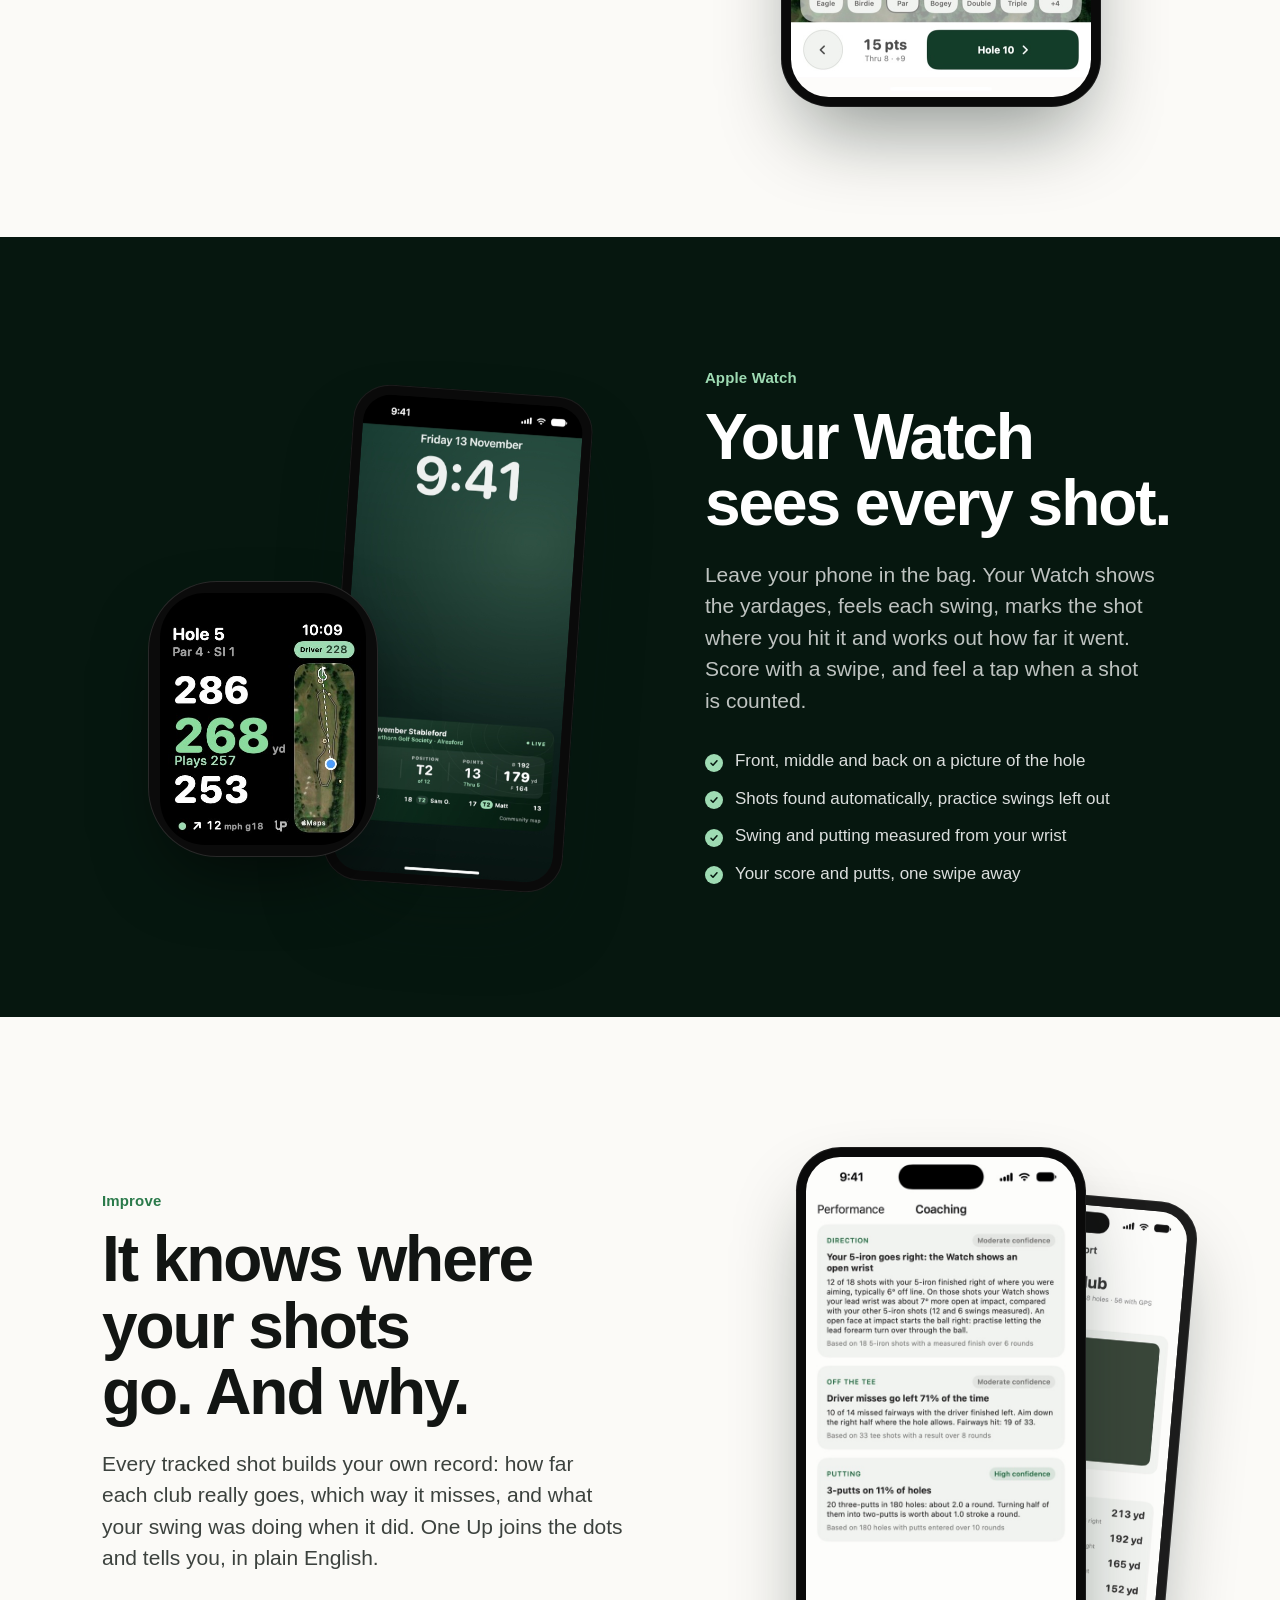
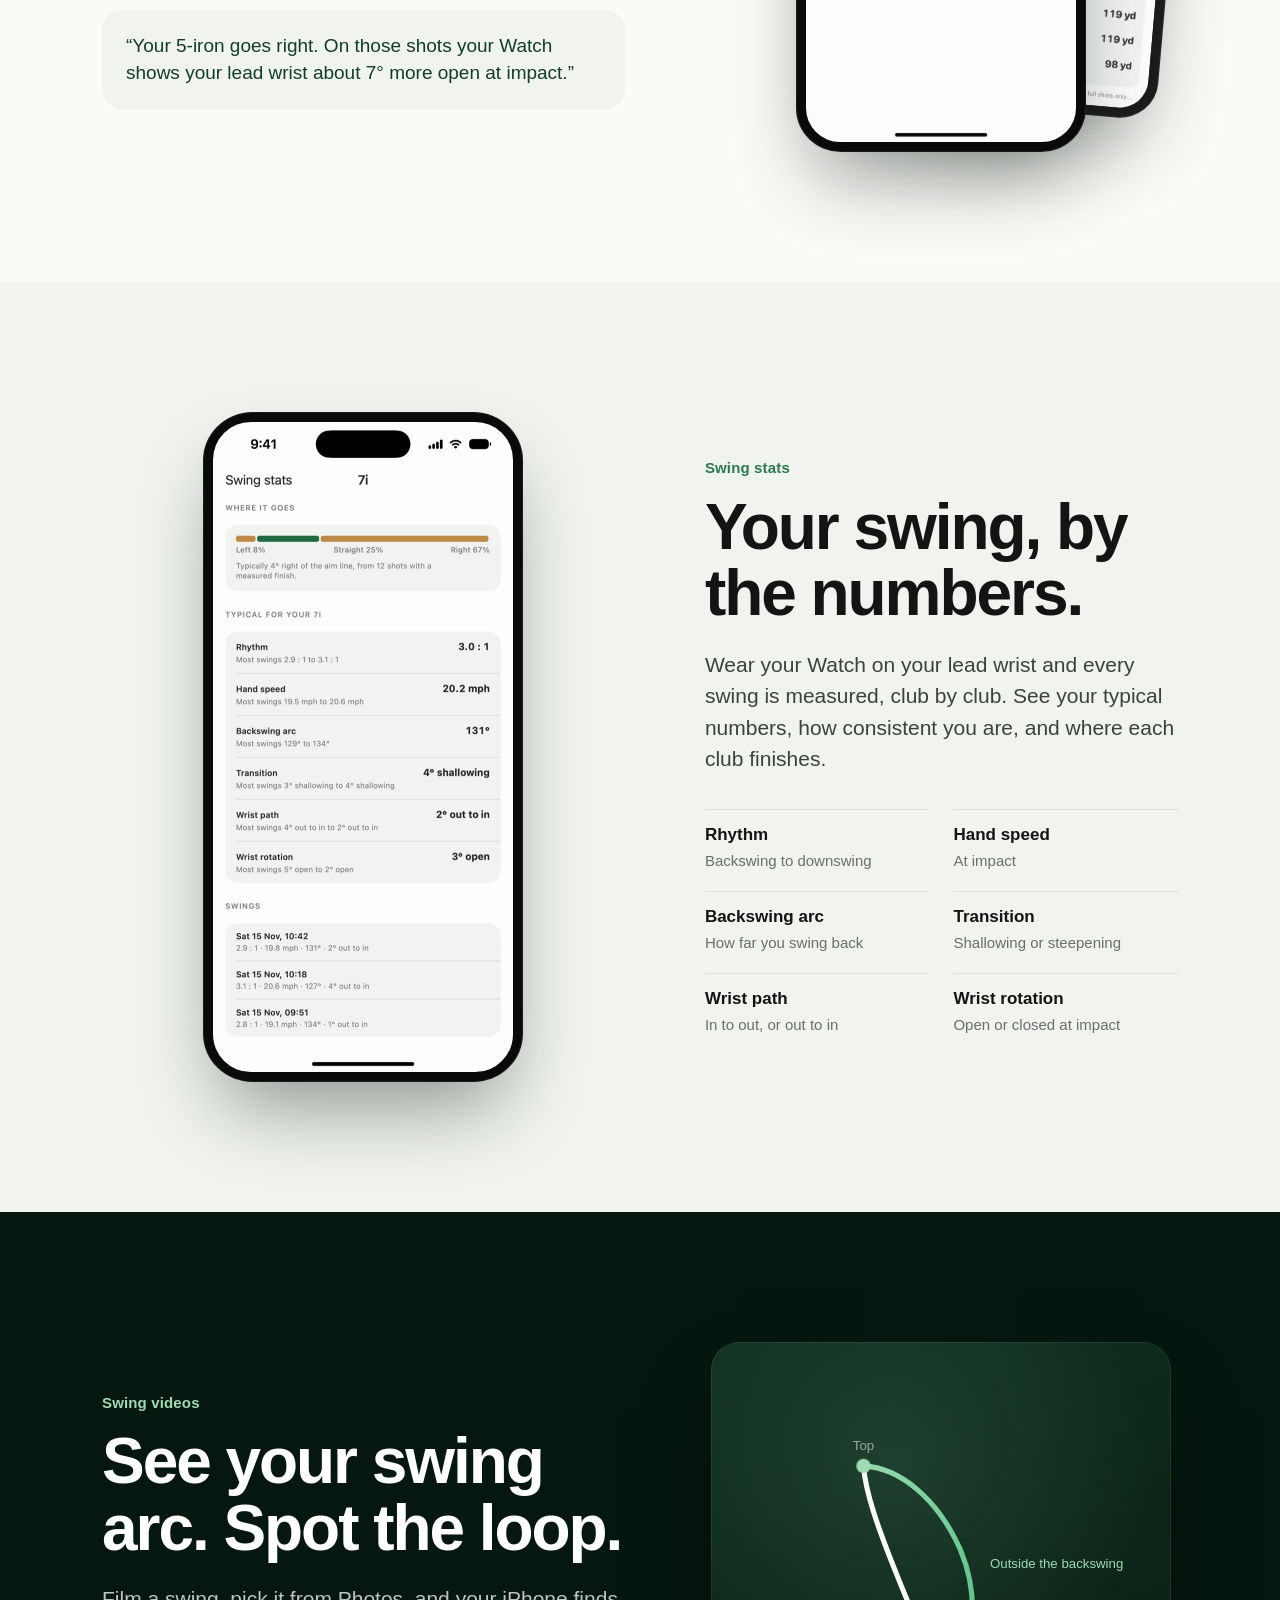
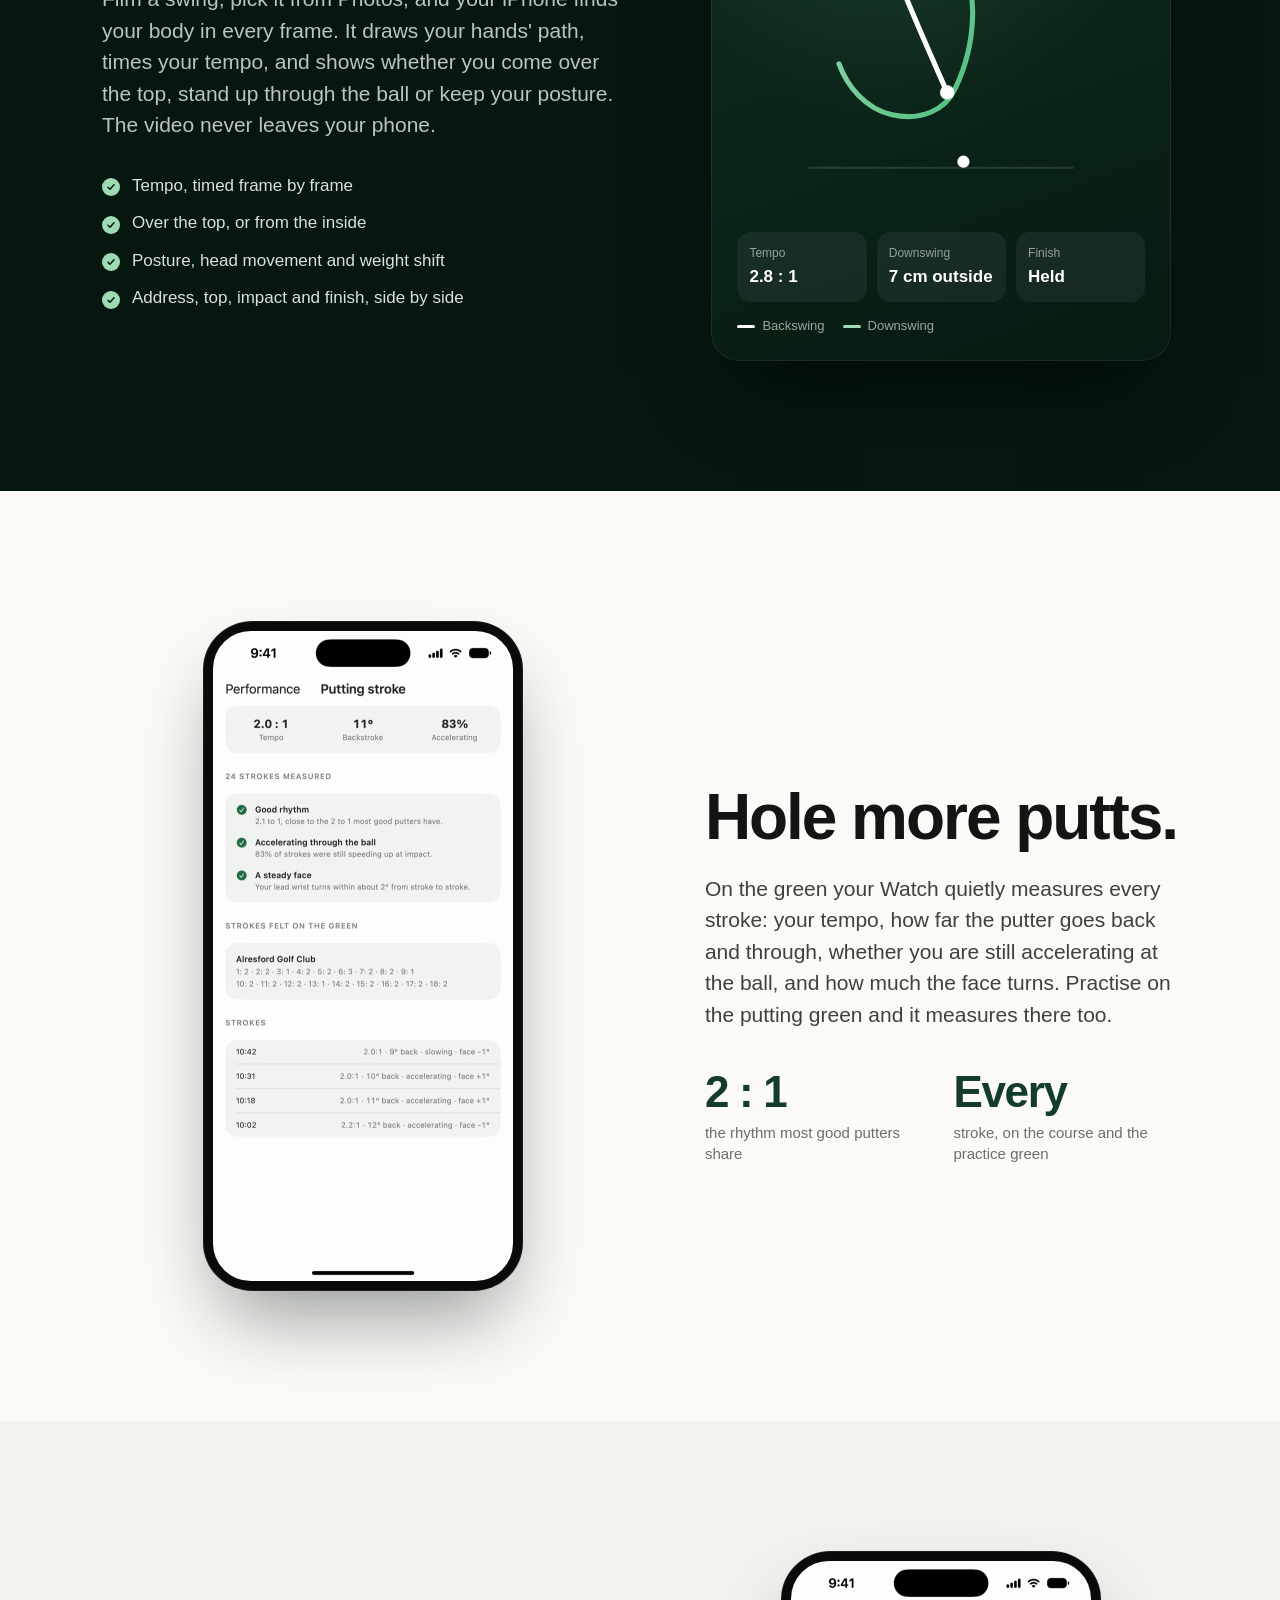
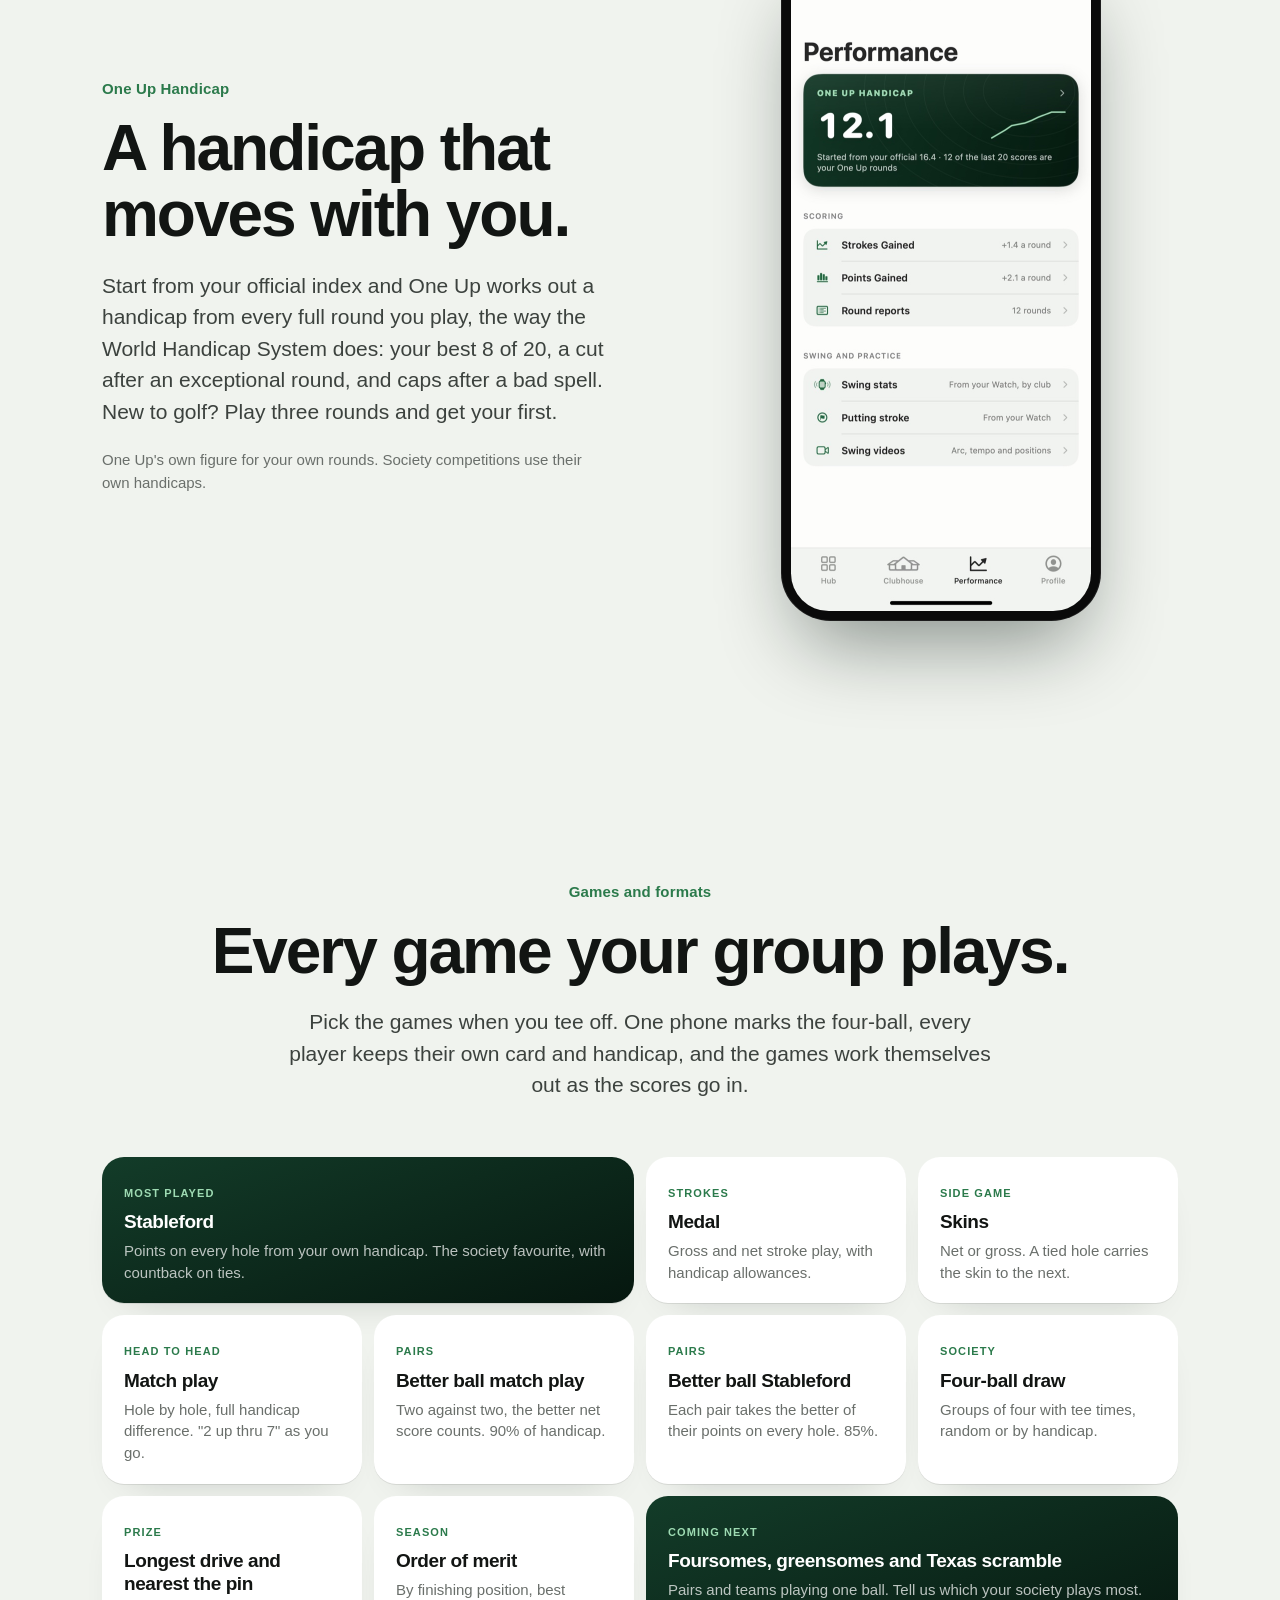
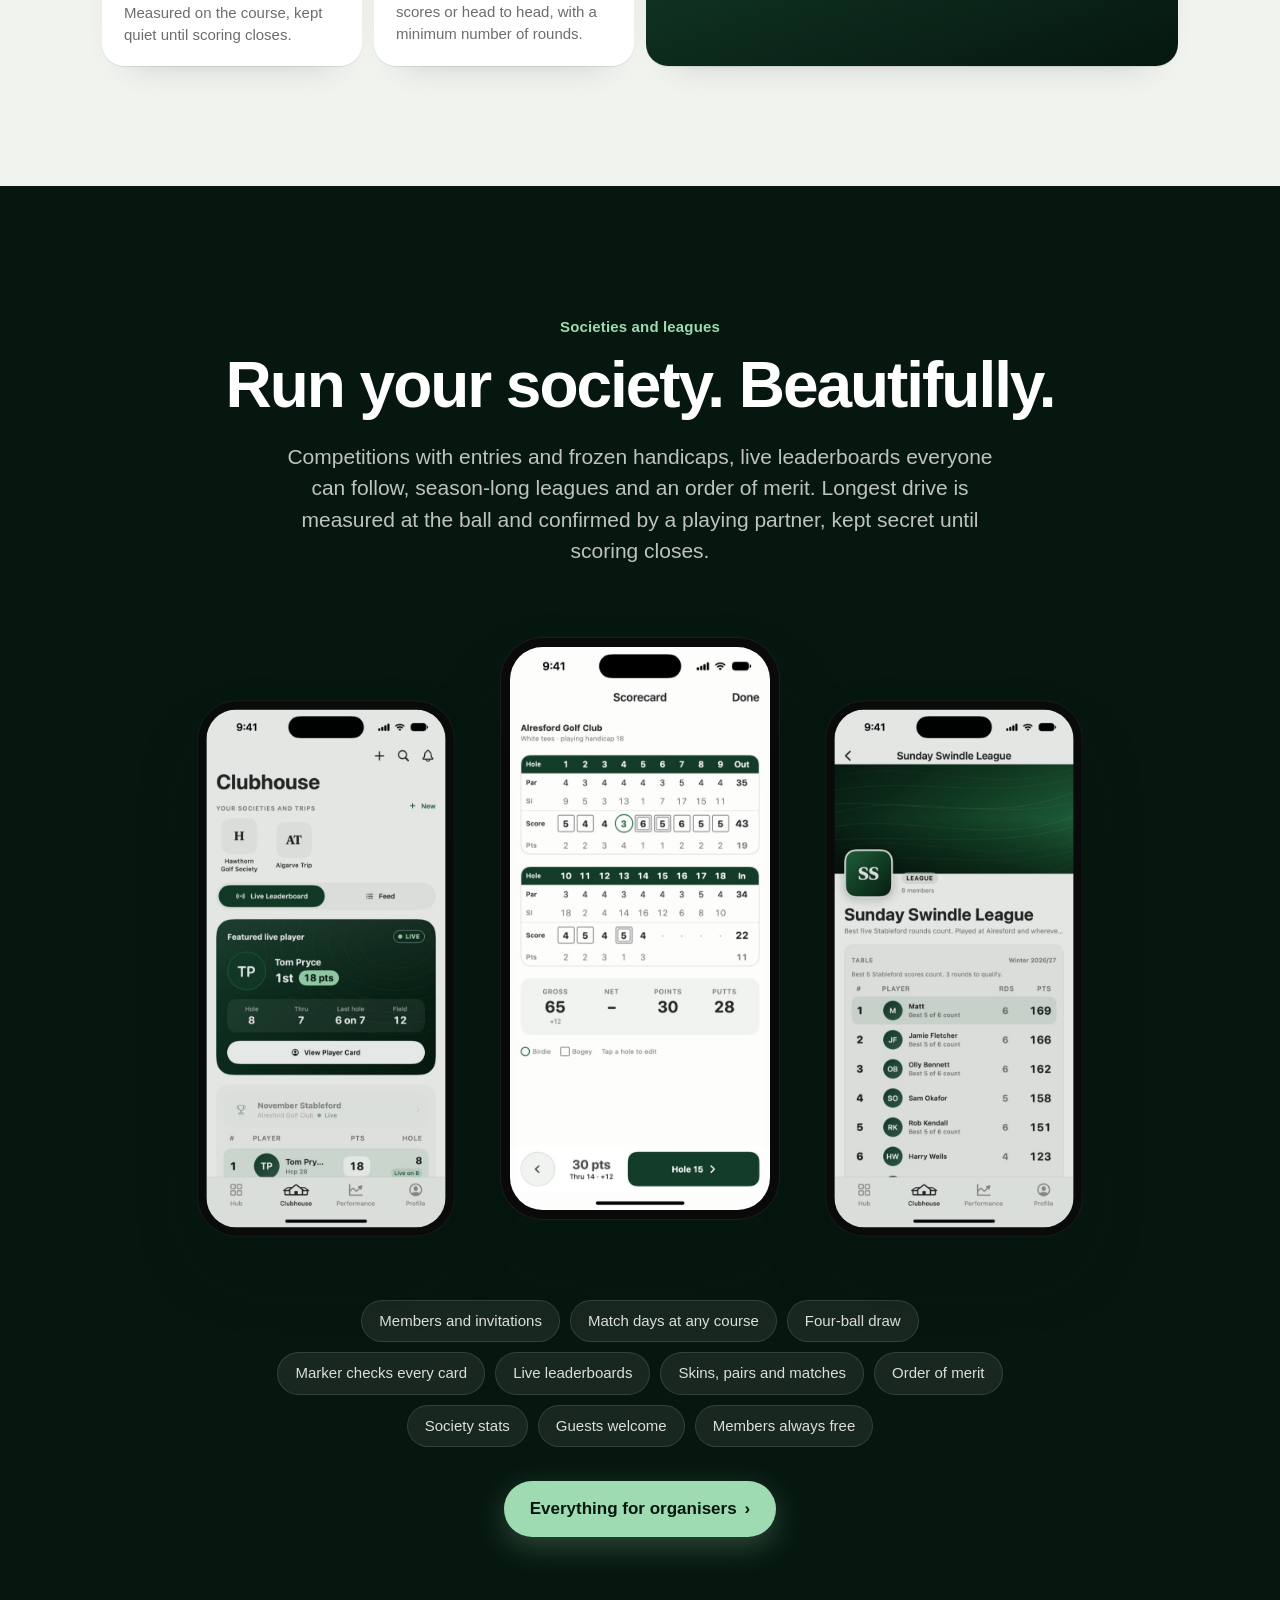
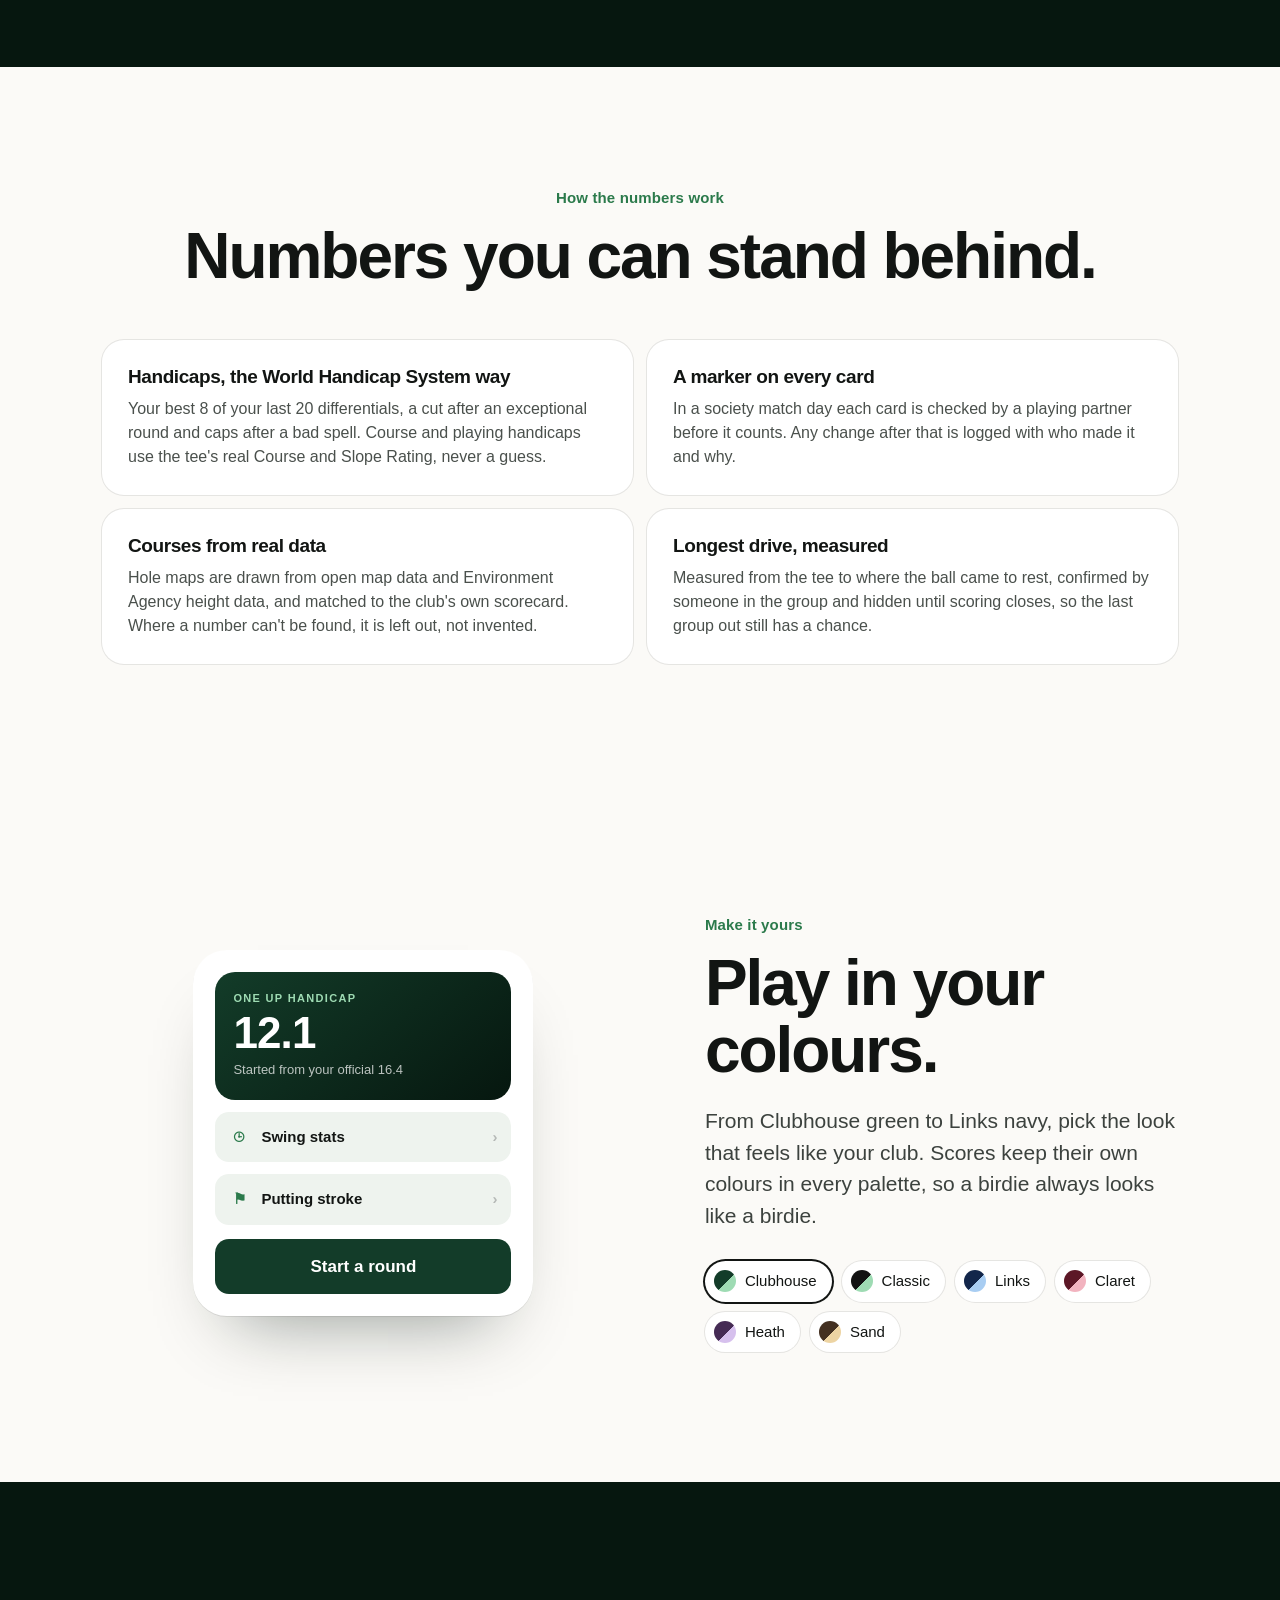
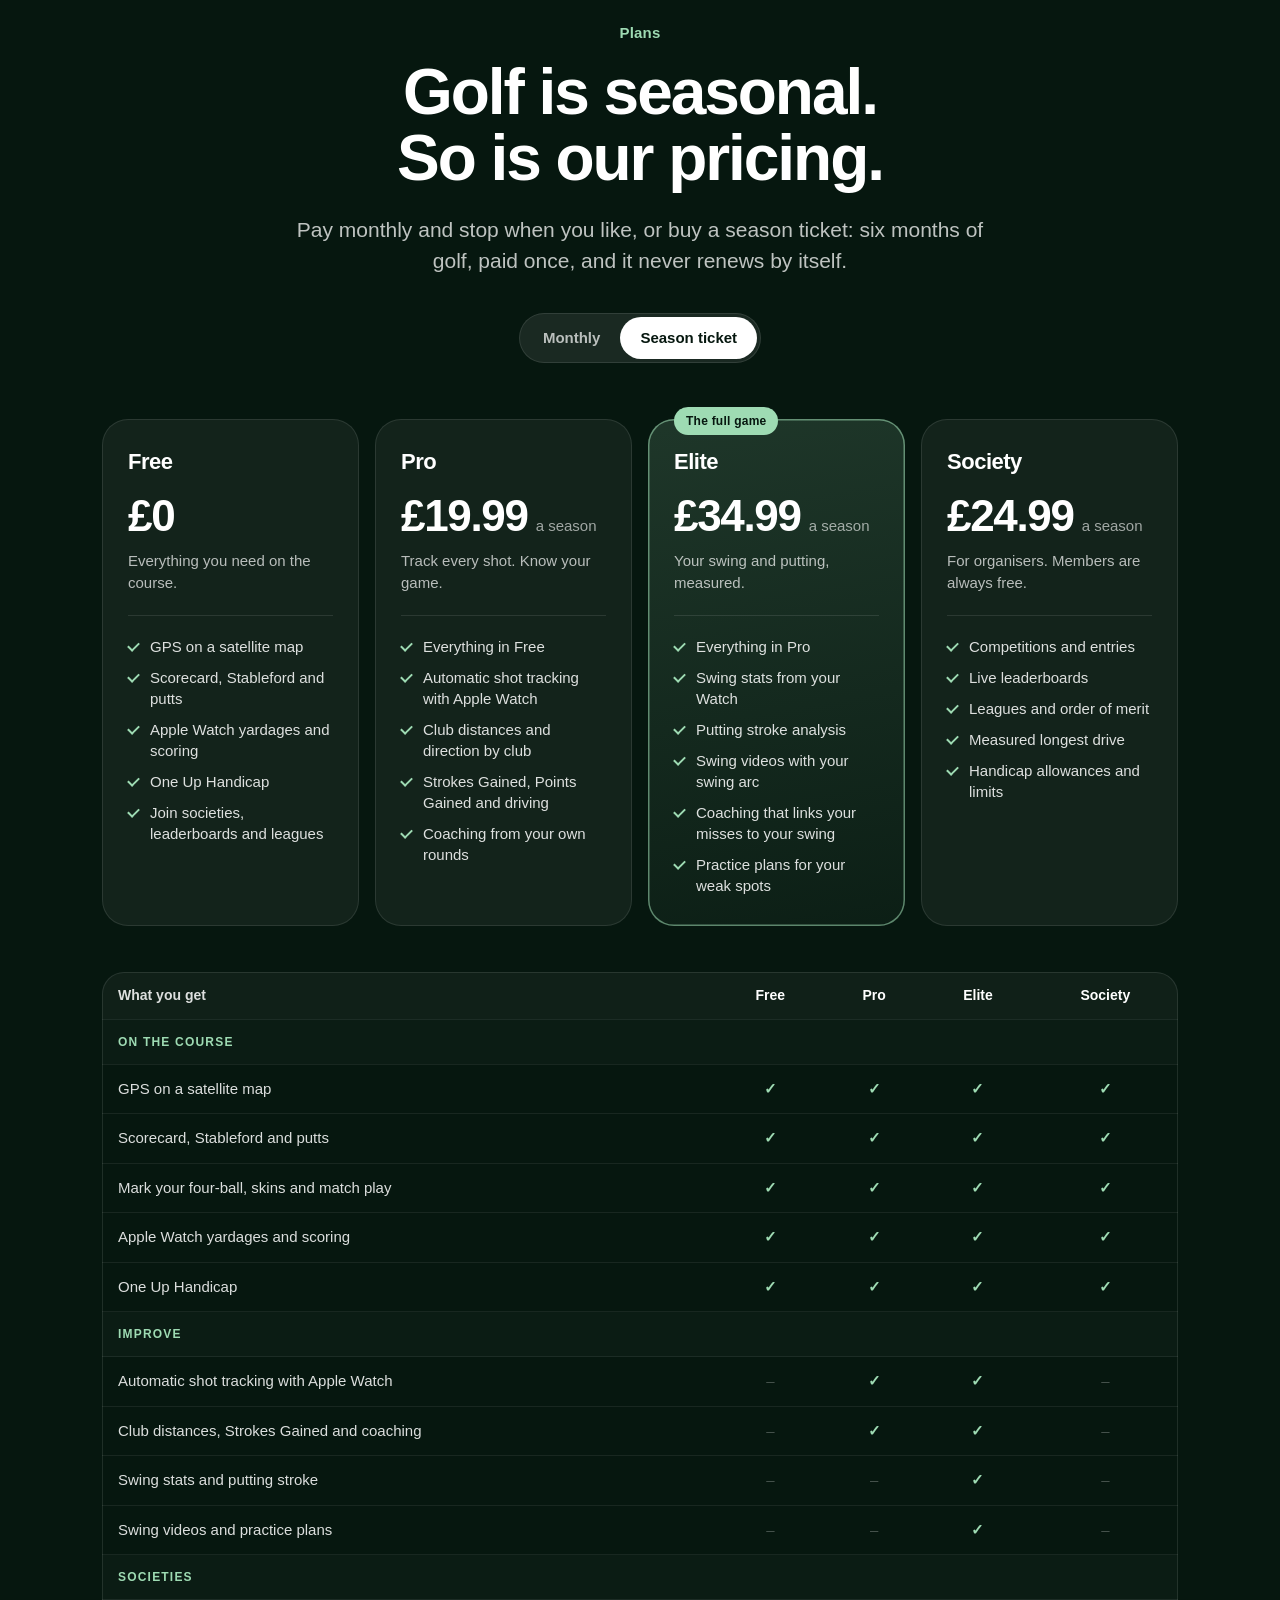
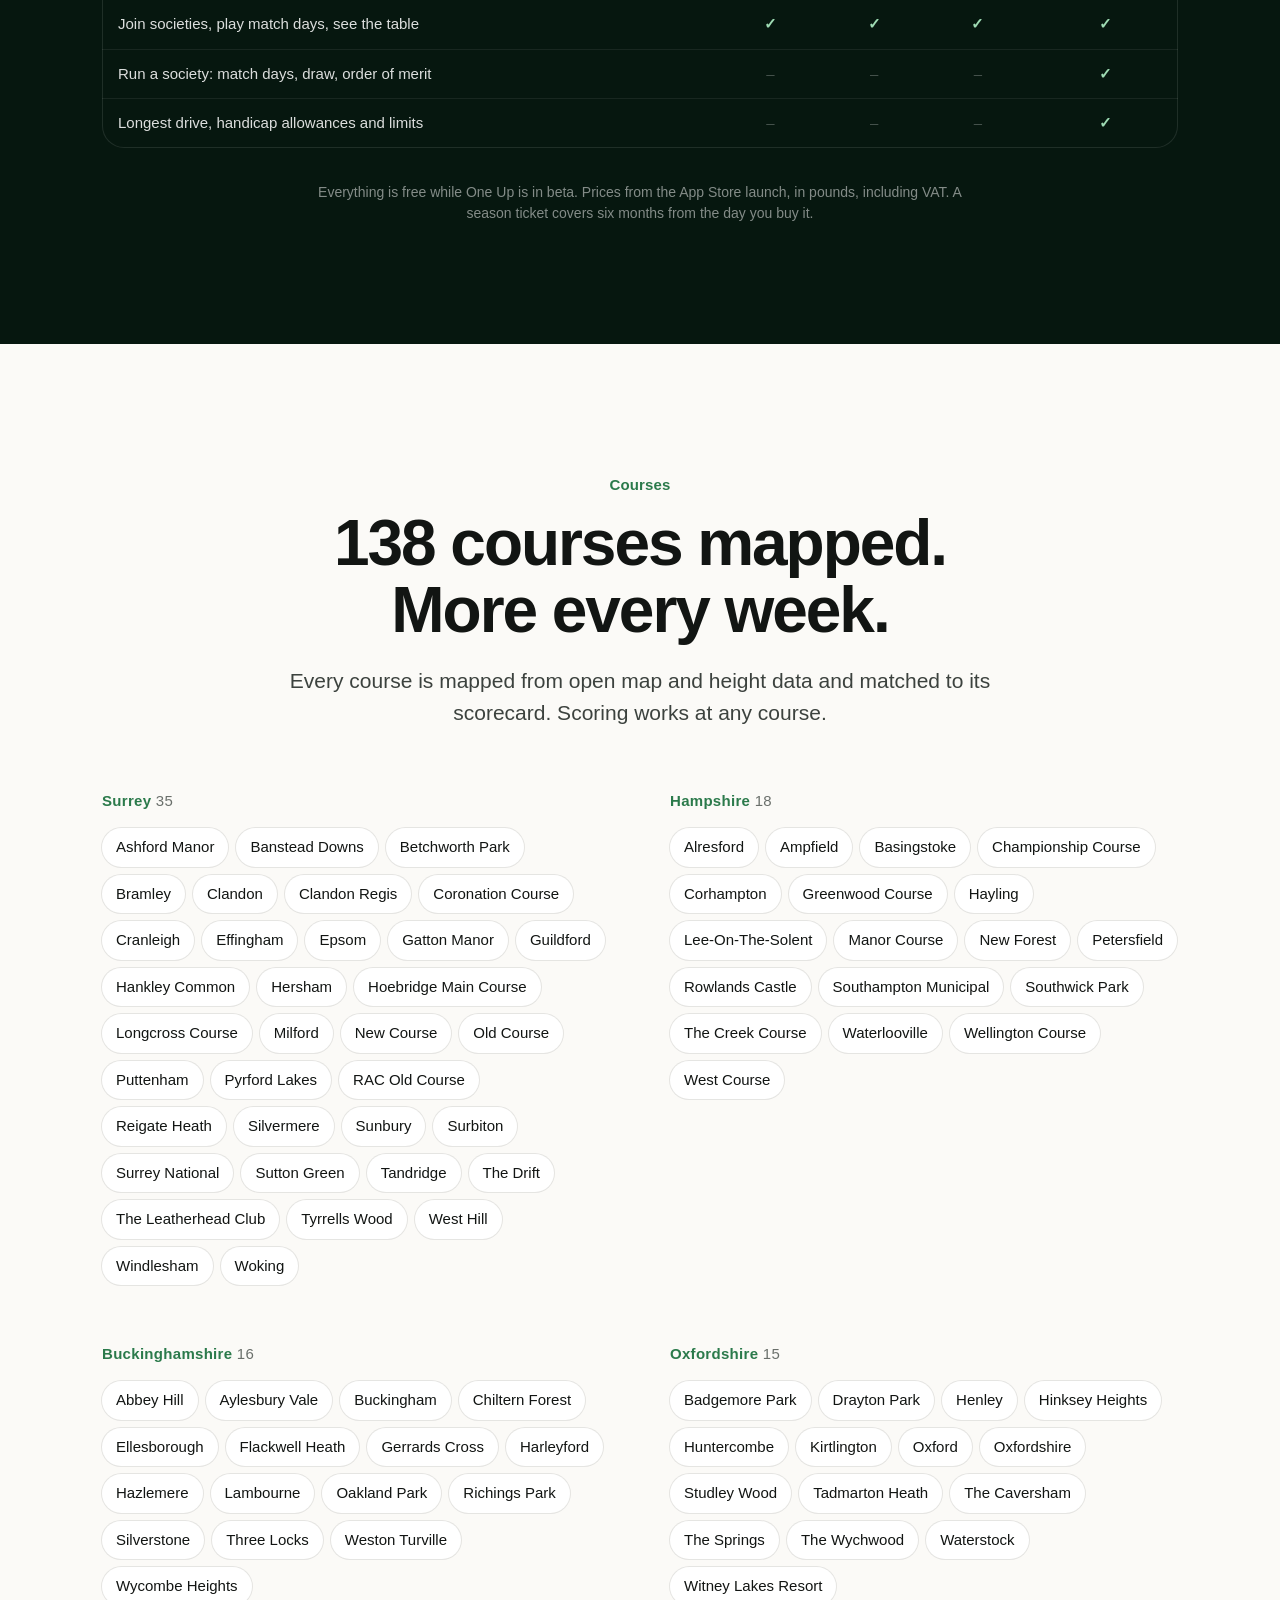
==== commit a8c9ba14: "Home page FAQ: One Up for Android is in testing" ====
--- a/index.html
+++ b/index.html
@@ -555,7 +555,7 @@
       <details class="reveal"><summary>Can I score for my whole group?</summary><p>Yes. Choose Group when you start a round and add your playing partners by their One Up code or by name. You mark everyone on your phone, each player keeps their own card and handicap, and players with One Up get their card in their own app when the round finishes.</p></details>
       <details class="reveal"><summary>Which games can we play?</summary><p>Stableford and medal on everyone's card, plus skins (net or gross, with carry-overs), match play and better ball, worked out as you score. Society match days add skins across the field, better ball pairs and four-ball matches from the draw.</p></details>
       <details class="reveal"><summary>Do my society's members have to pay?</summary><p>No. Members are always free. The Society plan is for the organiser who runs it, and everything is free during the beta.</p></details>
-      <details class="reveal"><summary>Is there an Android version?</summary><p>Not yet. One Up is for iPhone, with Apple Watch optional.</p></details>
+      <details class="reveal"><summary>Is there an Android version?</summary><p>Yes, in testing. Open this page on your Android phone and tap Download. iPhone and Android golfers play in the same societies; the Apple Watch features are iPhone only.</p></details>
     </div>
   </div>
 </section>
